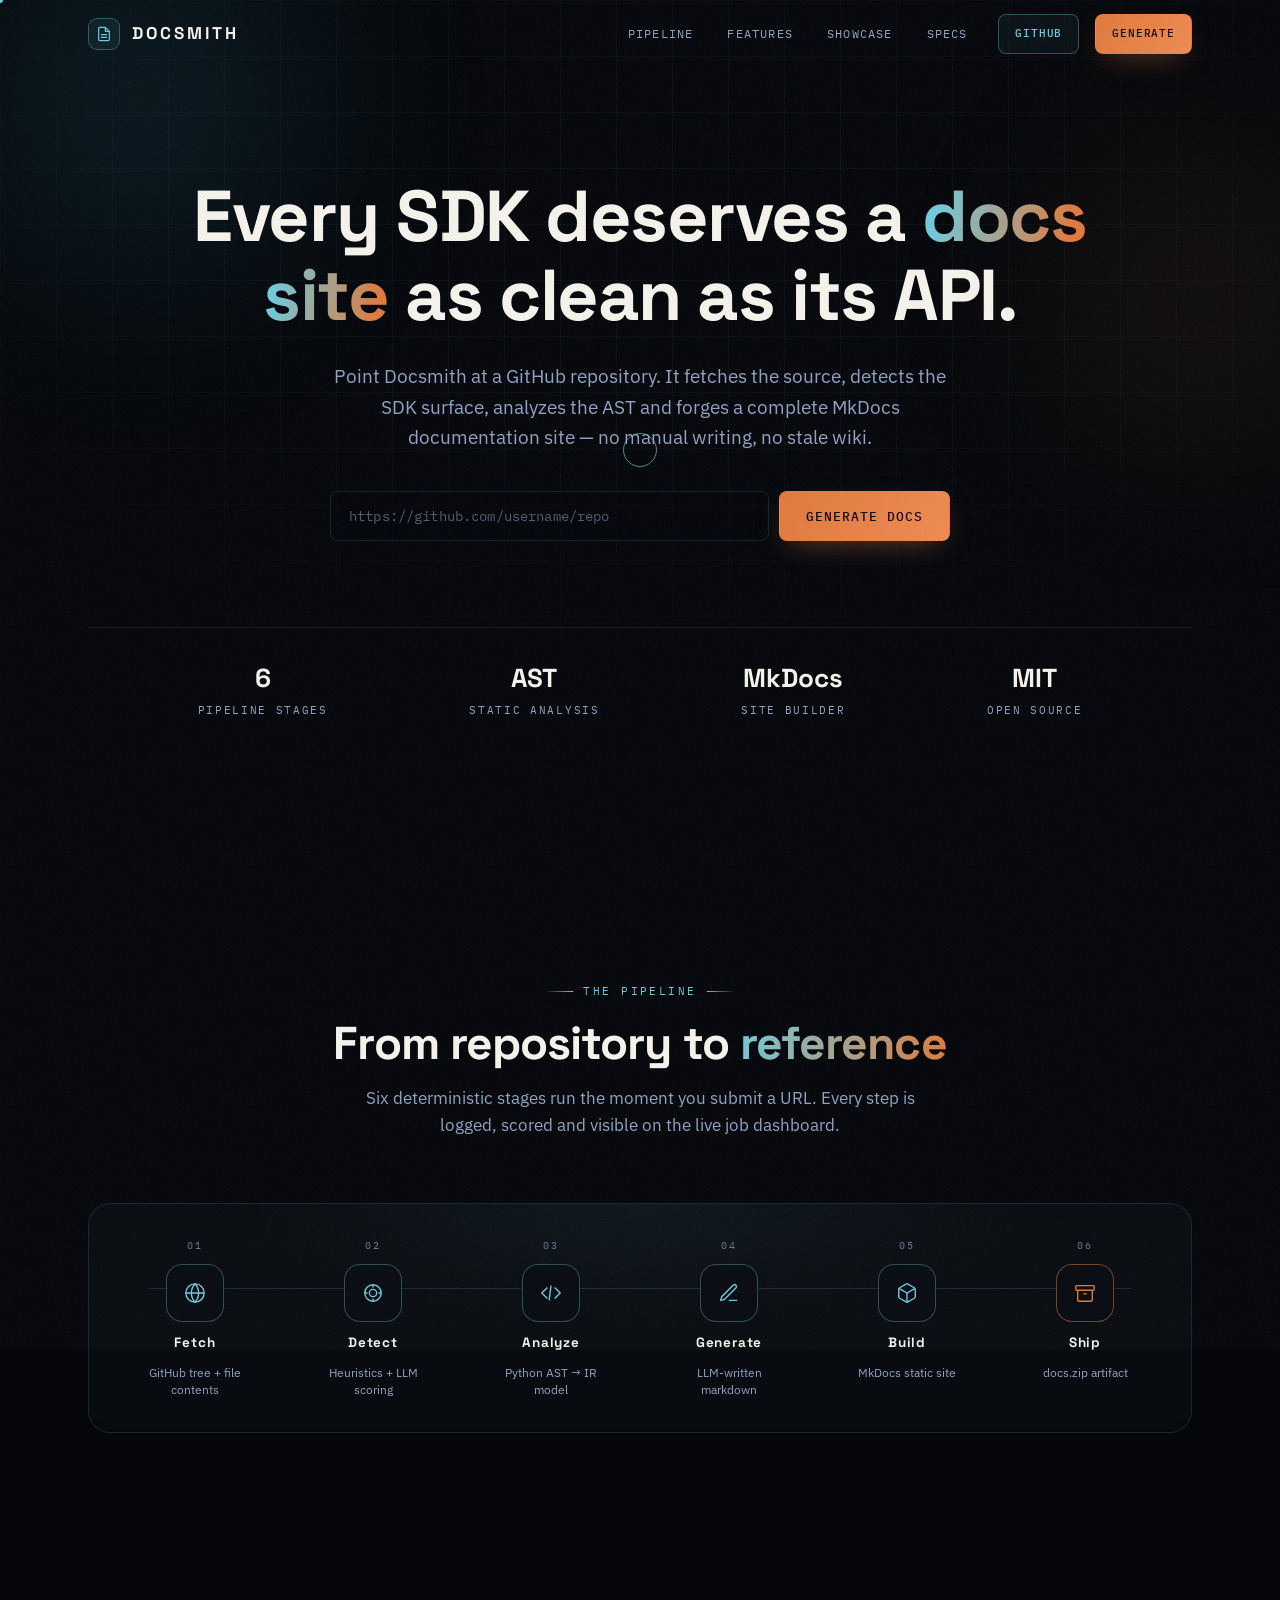
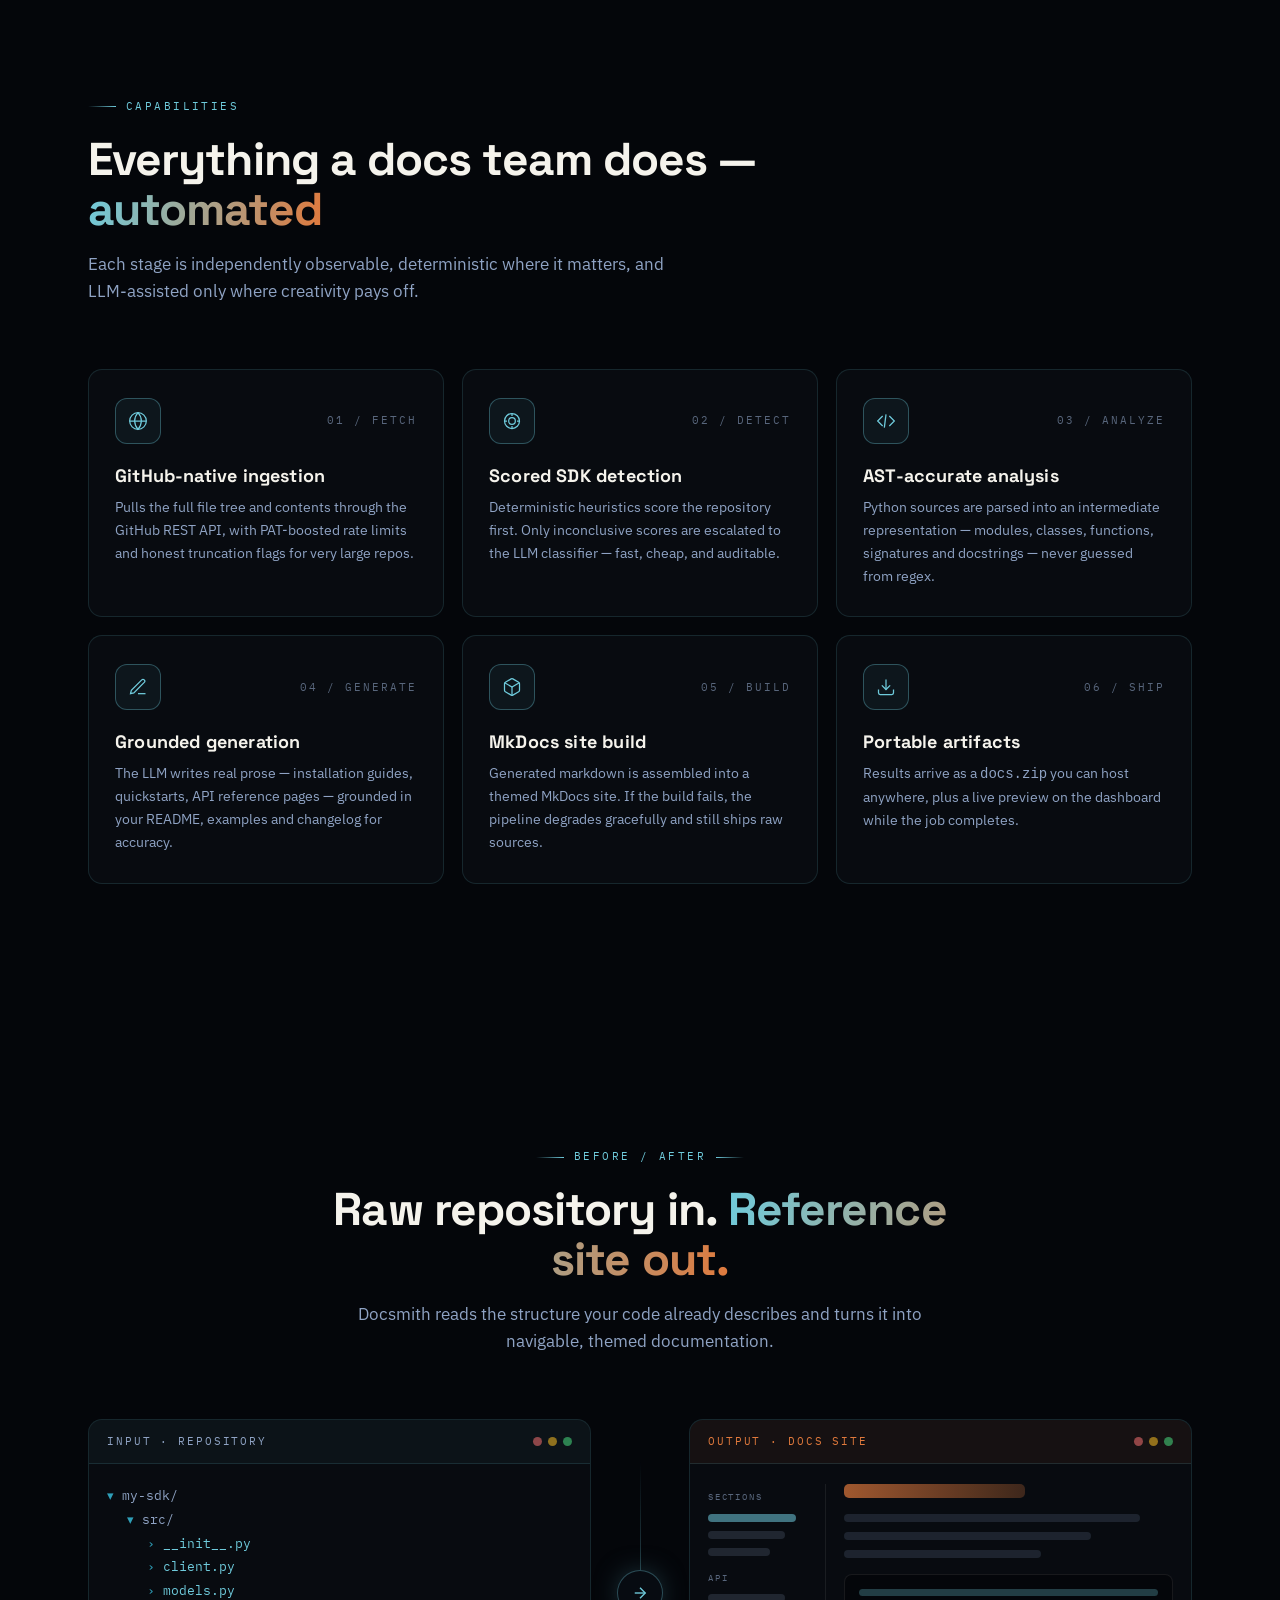
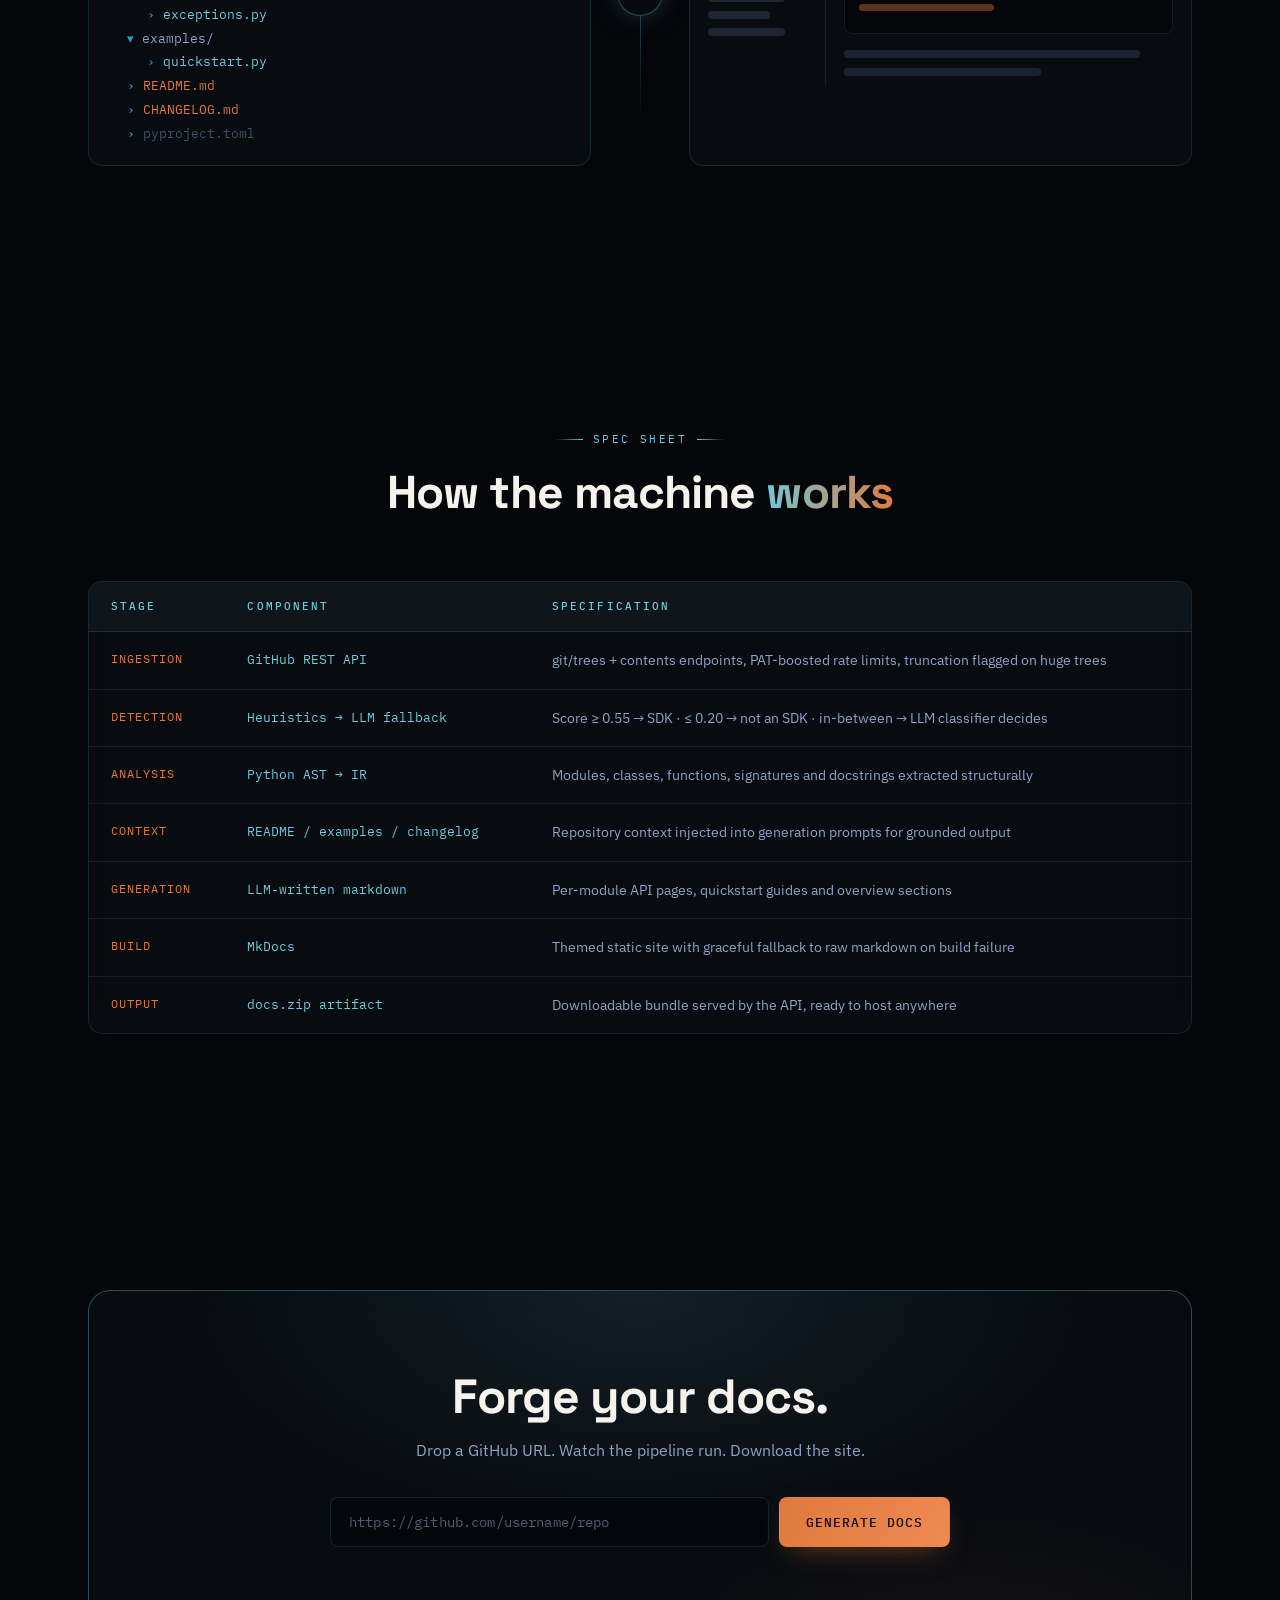
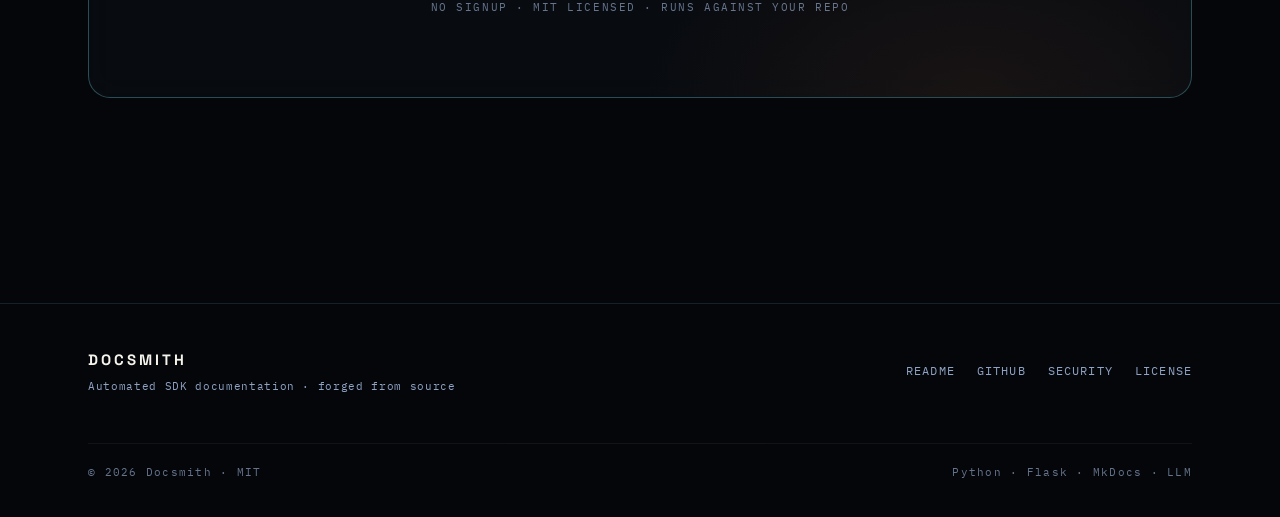
==== templates/landing.html @ de10f851 "feat: premium UI overhaul for landing and dashboard - Restyle landing page and dashboard with dark p" ====
<!DOCTYPE html>
<html lang="en">
<head>
<meta charset="UTF-8">
<meta name="viewport" content="width=device-width, initial-scale=1.0">
<meta name="description" content="Docsmith turns any GitHub SDK repo into a polished MkDocs documentation site — fetched, analyzed and generated automatically.">
<meta name="theme-color" content="#04060a">
<link rel="icon" href="data:image/svg+xml,%3Csvg xmlns='http://www.w3.org/2000/svg' viewBox='0 0 64 64'%3E%3Crect width='64' height='64' rx='16' fill='%2304060a'/%3E%3Crect x='2' y='2' width='60' height='60' rx='14' fill='none' stroke='%236fcbdc' stroke-opacity='.65' stroke-width='2'/%3E%3Ctext x='32' y='46' text-anchor='middle' font-family='monospace' font-weight='700' font-style='italic' font-size='38' fill='%23e08a55'%3ED%3C/text%3E%3C/svg%3E">
<title>Docsmith — Automated SDK Documentation</title>
<link rel="preconnect" href="https://fonts.googleapis.com">
<link rel="preconnect" href="https://fonts.gstatic.com" crossorigin>
<link href="https://fonts.googleapis.com/css2?family=Space+Grotesk:wght@500;700&family=IBM+Plex+Sans:wght@400;500;600&family=IBM+Plex+Mono:wght@400;500&display=swap" rel="stylesheet">
<link rel="stylesheet" href="/static/app.css">
<noscript>
  <style>
    .preloader { display: none !important; }
    [data-reveal] { opacity: 1 !important; transform: none !important; }
    .hero-title .w, .hero-lede, .hero-form-wrap, .hero-metrics { opacity: 1 !important; transform: none !important; }
  </style>
</noscript>
</head>
<body>

<!-- Entry sequence -->
<div class="preloader" id="preloader" aria-hidden="true">
  <div class="preloader-logo">DOCSMITH</div>
  <div class="preloader-bar"><div class="preloader-fill"></div></div>
  <div class="preloader-tag">forging documentation</div>
</div>

<!-- Custom cursor (fine pointers only) -->
<div class="cursor-dot" id="cursor-dot" aria-hidden="true"></div>
<div class="cursor-ring" id="cursor-ring" aria-hidden="true"></div>

<!-- Film grain -->
<div class="grain" aria-hidden="true"></div>

<!-- Header -->
<header class="site-header" id="site-header">
  <div class="container nav">
    <a class="nav-brand" href="/" aria-label="Docsmith home">
      <span class="brand-mark" aria-hidden="true">
        <svg width="16" height="16" viewBox="0 0 24 24" fill="none" stroke="currentColor" stroke-width="1.8" stroke-linecap="round" stroke-linejoin="round"><path d="M14 2H6a2 2 0 0 0-2 2v16a2 2 0 0 0 2 2h12a2 2 0 0 0 2-2V8z"/><polyline points="14 2 14 8 20 8"/><line x1="16" y1="13" x2="8" y2="13"/><line x1="16" y1="17" x2="8" y2="17"/></svg>
      </span>
      DOCSMITH
    </a>

    <nav class="nav-links" id="nav-links" aria-label="Primary">
      <a class="nav-link" href="#pipeline">Pipeline</a>
      <a class="nav-link" href="#features">Features</a>
      <a class="nav-link" href="#showcase">Showcase</a>
      <a class="nav-link" href="#specs">Specs</a>
      <a class="btn btn-ghost btn-sm" href="https://github.com/Big-BenW3/Docsmith" target="_blank" rel="noopener">GitHub</a>
      <a class="btn btn-primary btn-sm" href="#generate">Generate</a>
    </nav>

    <button class="nav-toggle" id="nav-toggle" aria-label="Toggle menu" aria-expanded="false">
      <span></span><span></span><span></span>
    </button>
  </div>
</header>

<main>

<!-- ============================== HERO ============================== -->
<section class="hero" id="generate">
  <div class="aurora a1" aria-hidden="true"></div>
  <div class="aurora a2" aria-hidden="true"></div>
  <div class="grid-overlay" aria-hidden="true"></div>

  <div class="container">
    <h1 class="hero-title">
      <span class="line"><span class="w" style="--i:0">Every</span> <span class="w" style="--i:1">SDK</span> <span class="w" style="--i:2">deserves</span> <span class="w" style="--i:3">a</span> <span class="w grad" style="--i:4">docs</span></span>
      <span class="line"><span class="w grad" style="--i:5">site</span> <span class="w" style="--i:6">as</span> <span class="w" style="--i:7">clean</span> <span class="w" style="--i:8">as</span> <span class="w" style="--i:9">its</span> <span class="w" style="--i:10">API.</span></span>
    </h1>

    <p class="hero-lede">
      Point Docsmith at a GitHub repository. It fetches the source, detects the SDK surface,
      analyzes the AST and forges a complete MkDocs documentation site — no manual writing, no stale wiki.
    </p>

    <div class="hero-form-wrap">
      <form class="repo-form" novalidate>
        <div class="field">
          <input type="text" name="repo_url" placeholder="https://github.com/username/repo" autocomplete="off" spellcheck="false" aria-label="GitHub repository URL">
        </div>
        <button type="submit" class="btn btn-primary">Generate docs</button>
      </form>
      <div class="form-msg" role="status" aria-live="polite"></div>
    </div>

    <div class="hero-metrics">
      <div class="metric">
        <span class="metric-num">6</span>
        <span class="metric-label">Pipeline stages</span>
      </div>
      <div class="metric">
        <span class="metric-num">AST</span>
        <span class="metric-label">Static analysis</span>
      </div>
      <div class="metric">
        <span class="metric-num">MkDocs</span>
        <span class="metric-label">Site builder</span>
      </div>
      <div class="metric">
        <span class="metric-num">MIT</span>
        <span class="metric-label">Open source</span>
      </div>
    </div>
  </div>
</section>

<!-- ============================ PIPELINE ============================ -->
<section class="section" id="pipeline">
  <div class="container">
    <div class="section-head center" data-reveal>
      <span class="eyebrow">The pipeline</span>
      <h2 class="section-title">From repository to <span class="accent">reference</span></h2>
      <p class="section-desc">Six deterministic stages run the moment you submit a URL. Every step is logged, scored and visible on the live job dashboard.</p>
    </div>

    <div class="flow-shell" data-reveal style="--d:120ms">
      <div class="flow-line" aria-hidden="true"></div>
      <div class="flow">
        <div class="flow-node">
          <span class="node-idx">01</span>
          <span class="node-icon"><svg width="22" height="22" viewBox="0 0 24 24" fill="none" stroke="currentColor" stroke-width="1.5"><circle cx="12" cy="12" r="10"/><path d="M2 12h20"/><path d="M12 2a15.3 15.3 0 0 1 4 10 15.3 15.3 0 0 1-4 10 15.3 15.3 0 0 1-4-10 15.3 15.3 0 0 1 4-10z"/></svg></span>
          <span class="node-title">Fetch</span>
          <span class="node-desc">GitHub tree + file contents</span>
        </div>
        <div class="flow-node">
          <span class="node-idx">02</span>
          <span class="node-icon"><svg width="22" height="22" viewBox="0 0 24 24" fill="none" stroke="currentColor" stroke-width="1.5"><circle cx="12" cy="12" r="9"/><circle cx="12" cy="12" r="4"/><path d="M12 3v3M12 18v3M3 12h3M18 12h3"/></svg></span>
          <span class="node-title">Detect</span>
          <span class="node-desc">Heuristics + LLM scoring</span>
        </div>
        <div class="flow-node">
          <span class="node-idx">03</span>
          <span class="node-icon"><svg width="22" height="22" viewBox="0 0 24 24" fill="none" stroke="currentColor" stroke-width="1.5"><polyline points="16 18 22 12 16 6"/><polyline points="8 6 2 12 8 18"/><line x1="12" y1="4" x2="10" y2="20"/></svg></span>
          <span class="node-title">Analyze</span>
          <span class="node-desc">Python AST → IR model</span>
        </div>
        <div class="flow-node">
          <span class="node-idx">04</span>
          <span class="node-icon"><svg width="22" height="22" viewBox="0 0 24 24" fill="none" stroke="currentColor" stroke-width="1.5"><path d="M12 20h9"/><path d="M16.5 3.5a2.12 2.12 0 0 1 3 3L7 19l-4 1 1-4L16.5 3.5z"/></svg></span>
          <span class="node-title">Generate</span>
          <span class="node-desc">LLM-written markdown</span>
        </div>
        <div class="flow-node">
          <span class="node-idx">05</span>
          <span class="node-icon"><svg width="22" height="22" viewBox="0 0 24 24" fill="none" stroke="currentColor" stroke-width="1.5"><path d="M21 16V8a2 2 0 0 0-1-1.73l-7-4a2 2 0 0 0-2 0l-7 4A2 2 0 0 0 3 8v8a2 2 0 0 0 1 1.73l7 4a2 2 0 0 0 2 0l7-4A2 2 0 0 0 21 16z"/><polyline points="3.27 6.96 12 12.01 20.73 6.96"/><line x1="12" y1="22.08" x2="12" y2="12"/></svg></span>
          <span class="node-title">Build</span>
          <span class="node-desc">MkDocs static site</span>
        </div>
        <div class="flow-node">
          <span class="node-idx">06</span>
          <span class="node-icon"><svg width="22" height="22" viewBox="0 0 24 24" fill="none" stroke="currentColor" stroke-width="1.5"><rect x="2" y="4" width="20" height="5" rx="1"/><path d="M4 9v10a2 2 0 0 0 2 2h12a2 2 0 0 0 2-2V9"/><line x1="10" y1="13" x2="14" y2="13"/></svg></span>
          <span class="node-title">Ship</span>
          <span class="node-desc">docs.zip artifact</span>
        </div>
      </div>
    </div>
  </div>
</section>

<!-- ============================ FEATURES ============================ -->
<section class="section" id="features">
  <div class="container">
    <div class="section-head" data-reveal>
      <span class="eyebrow">Capabilities</span>
      <h2 class="section-title">Everything a docs team does — <span class="accent">automated</span></h2>
      <p class="section-desc">Each stage is independently observable, deterministic where it matters, and LLM-assisted only where creativity pays off.</p>
    </div>

    <div class="feature-grid">
      <article class="feature-card" data-reveal style="--d:0ms">
        <div class="fc-head">
          <span class="fc-icon"><svg width="20" height="20" viewBox="0 0 24 24" fill="none" stroke="currentColor" stroke-width="1.5"><circle cx="12" cy="12" r="10"/><path d="M2 12h20"/><path d="M12 2a15.3 15.3 0 0 1 4 10 15.3 15.3 0 0 1-4 10 15.3 15.3 0 0 1-4-10 15.3 15.3 0 0 1 4-10z"/></svg></span>
          <span class="fc-idx">01 / FETCH</span>
        </div>
        <h3>GitHub-native ingestion</h3>
        <p>Pulls the full file tree and contents through the GitHub REST API, with PAT-boosted rate limits and honest truncation flags for very large repos.</p>
      </article>

      <article class="feature-card" data-reveal style="--d:80ms">
        <div class="fc-head">
          <span class="fc-icon"><svg width="20" height="20" viewBox="0 0 24 24" fill="none" stroke="currentColor" stroke-width="1.5"><circle cx="12" cy="12" r="9"/><circle cx="12" cy="12" r="4"/><path d="M12 3v3M12 18v3M3 12h3M18 12h3"/></svg></span>
          <span class="fc-idx">02 / DETECT</span>
        </div>
        <h3>Scored SDK detection</h3>
        <p>Deterministic heuristics score the repository first. Only inconclusive scores are escalated to the LLM classifier — fast, cheap, and auditable.</p>
      </article>

      <article class="feature-card" data-reveal style="--d:160ms">
        <div class="fc-head">
          <span class="fc-icon"><svg width="20" height="20" viewBox="0 0 24 24" fill="none" stroke="currentColor" stroke-width="1.5"><polyline points="16 18 22 12 16 6"/><polyline points="8 6 2 12 8 18"/><line x1="12" y1="4" x2="10" y2="20"/></svg></span>
          <span class="fc-idx">03 / ANALYZE</span>
        </div>
        <h3>AST-accurate analysis</h3>
        <p>Python sources are parsed into an intermediate representation — modules, classes, functions, signatures and docstrings — never guessed from regex.</p>
      </article>

      <article class="feature-card" data-reveal style="--d:0ms">
        <div class="fc-head">
          <span class="fc-icon"><svg width="20" height="20" viewBox="0 0 24 24" fill="none" stroke="currentColor" stroke-width="1.5"><path d="M12 20h9"/><path d="M16.5 3.5a2.12 2.12 0 0 1 3 3L7 19l-4 1 1-4L16.5 3.5z"/></svg></span>
          <span class="fc-idx">04 / GENERATE</span>
        </div>
        <h3>Grounded generation</h3>
        <p>The LLM writes real prose — installation guides, quickstarts, API reference pages — grounded in your README, examples and changelog for accuracy.</p>
      </article>

      <article class="feature-card" data-reveal style="--d:80ms">
        <div class="fc-head">
          <span class="fc-icon"><svg width="20" height="20" viewBox="0 0 24 24" fill="none" stroke="currentColor" stroke-width="1.5"><path d="M21 16V8a2 2 0 0 0-1-1.73l-7-4a2 2 0 0 0-2 0l-7 4A2 2 0 0 0 3 8v8a2 2 0 0 0 1 1.73l7 4a2 2 0 0 0 2 0l7-4A2 2 0 0 0 21 16z"/><polyline points="3.27 6.96 12 12.01 20.73 6.96"/><line x1="12" y1="22.08" x2="12" y2="12"/></svg></span>
          <span class="fc-idx">05 / BUILD</span>
        </div>
        <h3>MkDocs site build</h3>
        <p>Generated markdown is assembled into a themed MkDocs site. If the build fails, the pipeline degrades gracefully and still ships raw sources.</p>
      </article>

      <article class="feature-card" data-reveal style="--d:160ms">
        <div class="fc-head">
          <span class="fc-icon"><svg width="20" height="20" viewBox="0 0 24 24" fill="none" stroke="currentColor" stroke-width="1.5"><path d="M21 15v4a2 2 0 0 1-2 2H5a2 2 0 0 1-2-2v-4"/><polyline points="7 10 12 15 17 10"/><line x1="12" y1="15" x2="12" y2="3"/></svg></span>
          <span class="fc-idx">06 / SHIP</span>
        </div>
        <h3>Portable artifacts</h3>
        <p>Results arrive as a <code>docs.zip</code> you can host anywhere, plus a live preview on the dashboard while the job completes.</p>
      </article>
    </div>
  </div>
</section>

<!-- ============================ SHOWCASE ============================ -->
<section class="section" id="showcase">
  <div class="container">
    <div class="section-head center" data-reveal>
      <span class="eyebrow">Before / after</span>
      <h2 class="section-title">Raw repository in. <span class="accent">Reference site out.</span></h2>
      <p class="section-desc">Docsmith reads the structure your code already describes and turns it into navigable, themed documentation.</p>
    </div>

    <div class="compare" data-reveal style="--d:120ms">
      <!-- Input -->
      <div class="compare-pane pane-input">
        <div class="pane-head">
          <span>Input · repository</span>
          <span class="pane-dots" aria-hidden="true"><i></i><i></i><i></i></span>
        </div>
        <div class="pane-body">
          <div class="file-tree" aria-hidden="true">
            <div class="row"><span class="ico">▾</span><span>my-sdk/</span></div>
            <div class="row indent-1"><span class="ico">▾</span><span>src/</span></div>
            <div class="row indent-2"><span class="ico">›</span><span class="py">__init__.py</span></div>
            <div class="row indent-2"><span class="ico">›</span><span class="py">client.py</span></div>
            <div class="row indent-2"><span class="ico">›</span><span class="py">models.py</span></div>
            <div class="row indent-2"><span class="ico">›</span><span class="py">exceptions.py</span></div>
            <div class="row indent-1"><span class="ico">▾</span><span>examples/</span></div>
            <div class="row indent-2"><span class="ico">›</span><span class="py">quickstart.py</span></div>
            <div class="row indent-1"><span class="ico">›</span><span class="md">README.md</span></div>
            <div class="row indent-1"><span class="ico">›</span><span class="md">CHANGELOG.md</span></div>
            <div class="row indent-1"><span class="ico">›</span><span class="dim">pyproject.toml</span></div>
          </div>
        </div>
      </div>

      <!-- Arrow -->
      <div class="compare-arrow" aria-hidden="true">
        <span class="pill">
          <svg width="18" height="18" viewBox="0 0 24 24" fill="none" stroke="currentColor" stroke-width="1.8"><line x1="5" y1="12" x2="19" y2="12"/><polyline points="12 5 19 12 12 19"/></svg>
        </span>
      </div>

      <!-- Output -->
      <div class="compare-pane pane-output">
        <div class="pane-head">
          <span>Output · docs site</span>
          <span class="pane-dots" aria-hidden="true"><i></i><i></i><i></i></span>
        </div>
        <div class="pane-body">
          <div class="doc-mock" aria-hidden="true">
            <div class="doc-nav">
              <span class="nav-label">Sections</span>
              <span class="nav-item active"></span>
              <span class="nav-item mid"></span>
              <span class="nav-item short"></span>
              <span class="nav-label">API</span>
              <span class="nav-item mid"></span>
              <span class="nav-item short"></span>
              <span class="nav-item mid"></span>
            </div>
            <div class="doc-page">
              <div class="dm-title"></div>
              <div class="dm-line w90"></div>
              <div class="dm-line w75"></div>
              <div class="dm-line w60"></div>
              <div class="dm-code">
                <div class="dm-line"></div>
                <div class="dm-line copper"></div>
              </div>
              <div class="dm-line w90"></div>
              <div class="dm-line w60"></div>
            </div>
          </div>
        </div>
      </div>
    </div>
  </div>
</section>

<!-- ============================== SPECS ============================== -->
<section class="section" id="specs">
  <div class="container">
    <div class="section-head center" data-reveal>
      <span class="eyebrow">Spec sheet</span>
      <h2 class="section-title">How the machine <span class="accent">works</span></h2>
    </div>

    <div class="table-wrap" data-reveal style="--d:100ms">
      <table class="spec-table">
        <thead>
          <tr><th>Stage</th><th>Component</th><th>Specification</th></tr>
        </thead>
        <tbody>
          <tr>
            <td>Ingestion</td>
            <td>GitHub REST API</td>
            <td>git/trees + contents endpoints, PAT-boosted rate limits, truncation flagged on huge trees</td>
          </tr>
          <tr>
            <td>Detection</td>
            <td>Heuristics → LLM fallback</td>
            <td>Score ≥ 0.55 → SDK · ≤ 0.20 → not an SDK · in-between → LLM classifier decides</td>
          </tr>
          <tr>
            <td>Analysis</td>
            <td>Python AST → IR</td>
            <td>Modules, classes, functions, signatures and docstrings extracted structurally</td>
          </tr>
          <tr>
            <td>Context</td>
            <td>README / examples / changelog</td>
            <td>Repository context injected into generation prompts for grounded output</td>
          </tr>
          <tr>
            <td>Generation</td>
            <td>LLM-written markdown</td>
            <td>Per-module API pages, quickstart guides and overview sections</td>
          </tr>
          <tr>
            <td>Build</td>
            <td>MkDocs</td>
            <td>Themed static site with graceful fallback to raw markdown on build failure</td>
          </tr>
          <tr>
            <td>Output</td>
            <td>docs.zip artifact</td>
            <td>Downloadable bundle served by the API, ready to host anywhere</td>
          </tr>
        </tbody>
      </table>
    </div>
  </div>
</section>

<!-- =============================== CTA =============================== -->
<section class="section" id="cta">
  <div class="container">
    <div class="cta-box" data-reveal>
      <h2>Forge your docs.</h2>
      <p class="cta-sub">Drop a GitHub URL. Watch the pipeline run. Download the site.</p>
      <form class="repo-form" novalidate>
        <div class="field">
          <input type="text" name="repo_url" placeholder="https://github.com/username/repo" autocomplete="off" spellcheck="false" aria-label="GitHub repository URL">
        </div>
        <button type="submit" class="btn btn-primary">Generate docs</button>
      </form>
      <div class="form-msg" role="status" aria-live="polite"></div>
      <div class="cta-note">No signup · MIT licensed · runs against your repo</div>
    </div>
  </div>
</section>

</main>

<!-- ============================= FOOTER ============================= -->
<footer class="site-footer">
  <div class="container">
    <div class="footer-grid">
      <div class="footer-brand">
        <span class="flogo">DOCSMITH</span>
        <span class="ftag">Automated SDK documentation · forged from source</span>
      </div>
      <nav class="footer-links" aria-label="Footer">
        <a href="https://github.com/Big-BenW3/Docsmith#readme" target="_blank" rel="noopener">README</a>
        <a href="https://github.com/Big-BenW3/Docsmith" target="_blank" rel="noopener">GitHub</a>
        <a href="https://github.com/Big-BenW3/Docsmith/blob/main/SECURITY.md" target="_blank" rel="noopener">Security</a>
        <a href="https://github.com/Big-BenW3/Docsmith/blob/main/LICENSE" target="_blank" rel="noopener">License</a>
      </nav>
      <div class="footer-meta">
        <span>© 2026 Docsmith · MIT</span>
        <span>Python · Flask · MkDocs · LLM</span>
      </div>
    </div>
  </div>
</footer>

<div class="toast-stack" id="toast-stack" aria-live="polite"></div>

<script>
/* =========================================================================
   Docsmith landing — interactions
   Vanilla JS, no dependencies. Everything degrades gracefully without it.
   ========================================================================= */
(function () {
  'use strict';

  const $  = (s, c) => (c || document).querySelector(s);
  const $$ = (s, c) => Array.from((c || document).querySelectorAll(s));
  const finePointer = window.matchMedia('(hover: hover) and (pointer: fine)');

  /* ---------------------------------------------------------------------
     Toasts
     --------------------------------------------------------------------- */
  const toastStack = $('#toast-stack');
  function toast(message, kind) {
    if (!toastStack) return;
    const el = document.createElement('div');
    el.className = 'toast ' + (kind || '');
    el.textContent = message;
    toastStack.appendChild(el);
    requestAnimationFrame(() => el.classList.add('in'));
    setTimeout(() => {
      el.classList.remove('in');
      setTimeout(() => el.remove(), 400);
    }, 3600);
  }

  /* ---------------------------------------------------------------------
     Preloader — reveal once assets settle (with hard fallbacks)
     --------------------------------------------------------------------- */
  const preloader = $('#preloader');
  const bootAt = Date.now();
  function dismissPreloader() {
    if (!preloader || preloader.classList.contains('done')) return;
    const wait = Math.max(0, 750 - (Date.now() - bootAt));
    setTimeout(() => preloader.classList.add('done'), wait);
  }
  if (document.readyState === 'complete') dismissPreloader();
  else window.addEventListener('load', dismissPreloader);
  setTimeout(dismissPreloader, 2600); // never trap the user

  /* ---------------------------------------------------------------------
     Custom cursor — lerped ring + instant dot (fine pointers only)
     --------------------------------------------------------------------- */
  const dot = $('#cursor-dot');
  const ring = $('#cursor-ring');
  if (finePointer.matches && dot && ring) {
    document.body.classList.add('has-cursor');
    let mx = innerWidth / 2, my = innerHeight / 2;
    let rx = mx, ry = my;

    window.addEventListener('mousemove', (e) => {
      mx = e.clientX; my = e.clientY;
      dot.style.transform = 'translate(' + (mx - 3) + 'px,' + (my - 3) + 'px)';
    }, { passive: true });

    (function loop() {
      rx += (mx - rx) * 0.16;
      ry += (my - ry) * 0.16;
      ring.style.transform = 'translate(' + (rx - 17) + 'px,' + (ry - 17) + 'px)';
      requestAnimationFrame(loop);
    })();

    document.addEventListener('mouseover', (e) => {
      if (e.target.closest('a, button, input, .feature-card, .flow-node')) ring.classList.add('hovering');
    });
    document.addEventListener('mouseout', (e) => {
      if (e.target.closest('a, button, input, .feature-card, .flow-node')) ring.classList.remove('hovering');
    });
    window.addEventListener('mousedown', () => ring.classList.add('pressed'));
    window.addEventListener('mouseup', () => ring.classList.remove('pressed'));
  }

  /* ---------------------------------------------------------------------
     Header — glass on scroll, hide on scroll-down / reveal on scroll-up
     --------------------------------------------------------------------- */
  const header = $('#site-header');
  let lastY = window.scrollY;
  function onScroll() {
    if (!header) return;
    const y = window.scrollY;
    header.classList.toggle('scrolled', y > 12);
    const goingDown = y > lastY && y > 240;
    const menuOpen = $('#nav-links') && $('#nav-links').classList.contains('open');
    header.classList.toggle('hidden-up', goingDown && !menuOpen);
    lastY = y;
  }
  window.addEventListener('scroll', onScroll, { passive: true });
  onScroll();

  /* ---------------------------------------------------------------------
     Mobile nav
     --------------------------------------------------------------------- */
  const navToggle = $('#nav-toggle');
  const navLinks = $('#nav-links');
  if (navToggle && navLinks) {
    navToggle.addEventListener('click', () => {
      const open = navLinks.classList.toggle('open');
      navToggle.classList.toggle('open', open);
      navToggle.setAttribute('aria-expanded', String(open));
    });
    navLinks.addEventListener('click', (e) => {
      if (e.target.closest('a')) {
        navLinks.classList.remove('open');
        navToggle.classList.remove('open');
        navToggle.setAttribute('aria-expanded', 'false');
      }
    });
  }

  /* ---------------------------------------------------------------------
     Smooth anchor scrolling (accounts for fixed header)
     --------------------------------------------------------------------- */
  $$('a[href^="#"]').forEach((a) => {
    a.addEventListener('click', (e) => {
      const id = a.getAttribute('href');
      if (!id || id === '#') return;
      const target = document.querySelector(id);
      if (!target) return;
      e.preventDefault();
      const top = target.getBoundingClientRect().top + window.scrollY - 74;
      window.scrollTo({ top: top, behavior: 'smooth' });
    });
  });

  /* ---------------------------------------------------------------------
     Scroll reveals
     --------------------------------------------------------------------- */
  const revealables = $$('[data-reveal]');
  if ('IntersectionObserver' in window) {
    const io = new IntersectionObserver((entries) => {
      entries.forEach((entry) => {
        if (entry.isIntersecting) {
          entry.target.classList.add('in');
          io.unobserve(entry.target);
        }
      });
    }, { rootMargin: '0px 0px -8% 0px', threshold: 0.08 });
    revealables.forEach((el) => io.observe(el));
  } else {
    revealables.forEach((el) => el.classList.add('in'));
  }

  /* ---------------------------------------------------------------------
     Repo submission forms — validation, loading and inline error states
     --------------------------------------------------------------------- */
  function setMsg(form, text, ok) {
    const msg = form.parentElement.querySelector('.form-msg');
    if (!msg) return;
    msg.textContent = text || '';
    msg.classList.toggle('ok', !!ok);
    msg.classList.toggle('visible', !!text);
  }

  function normalizeRepoUrl(raw) {
    let url = raw.trim();
    if (!url) return null;
    if (!/^https?:\/\//i.test(url)) url = 'https://' + url;
    if (!/^https?:\/\/(www\.)?github\.com\/[\w.-]+\/[\w.-]+\/?$/i.test(url)) return null;
    return url.replace(/\/+$/, '');
  }

  $$('.repo-form').forEach((form) => {
    const input = form.querySelector('input');
    const button = form.querySelector('button');
    const defaultLabel = button.textContent;

    input.addEventListener('input', () => {
      form.classList.remove('error');
      setMsg(form, '');
    });

    form.addEventListener('submit', async (e) => {
      e.preventDefault();
      const repoUrl = normalizeRepoUrl(input.value);

      if (!repoUrl) {
        form.classList.remove('error');
        void form.offsetWidth; /* restart shake animation */
        form.classList.add('error');
        setMsg(form, '✕ Enter a valid GitHub URL — e.g. https://github.com/owner/repo');
        input.focus();
        return;
      }

      form.classList.remove('error');
      button.disabled = true;
      button.innerHTML = '<span class="spinner" aria-hidden="true"></span> Queued…';
      setMsg(form, 'Contacting the pipeline…', true);

      try {
        const resp = await fetch('/api/generate', {
          method: 'POST',
          headers: { 'Content-Type': 'application/json' },
          body: JSON.stringify({ repo_url: repoUrl, branch: 'main' }),
        });
        const data = await resp.json().catch(() => ({}));
        if (!resp.ok) throw new Error(data.error || ('HTTP ' + resp.status));

        setMsg(form, '✓ Job ' + data.job_id + ' queued — opening dashboard…', true);
        toast('Job queued: ' + data.job_id, 'ok');
        setTimeout(() => { window.location.href = '/generate?job=' + data.job_id; }, 550);
      } catch (err) {
        setMsg(form, '✕ ' + (err.message || 'Request failed') + ' — try again');
        toast(err.message || 'Failed to queue job', 'err');
        button.disabled = false;
        button.textContent = defaultLabel;
      }
    });
  });

  /* ---------------------------------------------------------------------
     Magnetic pull on primary CTAs (fine pointers only)
     --------------------------------------------------------------------- */
  if (finePointer.matches) {
    $$('.btn-primary').forEach((btn) => {
      btn.addEventListener('mousemove', (e) => {
        const r = btn.getBoundingClientRect();
        const dx = e.clientX - (r.left + r.width / 2);
        const dy = e.clientY - (r.top + r.height / 2);
        btn.style.transform = 'translate(' + dx * 0.14 + 'px,' + dy * 0.22 + 'px)';
      });
      btn.addEventListener('mouseleave', () => { btn.style.transform = ''; });
    });
  }
})();
</script>
</body>
</html>
---- static/app.css ----
/* =============================================================================
   DOCSMITH — Premium Design System
   -----------------------------------------------------------------------------
   Deep-space dark theme · cyan/copper accents · glass surfaces · grain texture
   Type: Space Grotesk (display) / IBM Plex Sans (body) / IBM Plex Mono (data)

   Performance rules:
     - Only transform & opacity are animated (compositor-friendly).
     - Heavy loops are gated behind (hover:hover) / prefers-reduced-motion.
     - Custom properties are read once at paint time, never animated.
   ============================================================================= */

/* ---------------------------------------------------------------------------
   1. Tokens
   --------------------------------------------------------------------------- */
:root {
  /* Surfaces */
  --bg:            #04060a;
  --bg-2:          #070b11;
  --panel:         rgba(10, 14, 20, 0.72);
  --panel-solid:   #0a0e14;
  --panel-raise:   rgba(16, 22, 30, 0.85);

  /* Lines */
  --border:        rgba(111, 203, 220, 0.14);
  --border-hi:     rgba(111, 203, 220, 0.34);
  --hair:          rgba(245, 243, 236, 0.08);

  /* Accents */
  --cyan:          #6FCBDC;
  --cyan-deep:     #2f9fb8;
  --copper:        #E0793C;
  --copper-hi:     #f08a52;
  --bone:          #F5F3EC;
  --slate:         #8FA3C4;
  --ok:            #4ade80;
  --err:           #f87171;
  --warn:          #fbbf24;

  /* Type */
  --font-display:  'Space Grotesk', system-ui, sans-serif;
  --font-body:     'IBM Plex Sans', system-ui, sans-serif;
  --font-mono:     'IBM Plex Mono', ui-monospace, 'SF Mono', Menlo, monospace;

  /* Geometry */
  --r-sm: 8px;
  --r-md: 14px;
  --r-lg: 22px;
  --r-pill: 999px;
  --wrap: 1160px;

  /* Motion */
  --ease-out:   cubic-bezier(0.16, 1, 0.3, 1);
  --ease-soft:  cubic-bezier(0.4, 0, 0.2, 1);
  --ease-spring: cubic-bezier(0.34, 1.56, 0.64, 1);
  --t-fast: 0.18s;
  --t-med: 0.35s;
  --t-slow: 0.7s;

  /* Elevation */
  --glow-cyan:  0 0 0 1px rgba(111, 203, 220, 0.25), 0 8px 40px -12px rgba(111, 203, 220, 0.35);
  --shadow-lg:  0 24px 60px -24px rgba(0, 0, 0, 0.8);
}

/* ---------------------------------------------------------------------------
   2. Reset & base
   --------------------------------------------------------------------------- */
*, *::before, *::after { box-sizing: border-box; }

html {
  scroll-behavior: smooth;
  -webkit-text-size-adjust: 100%;
}

body {
  margin: 0;
  background: var(--bg);
  color: var(--bone);
  font-family: var(--font-body);
  font-size: 16px;
  line-height: 1.6;
  -webkit-font-smoothing: antialiased;
  text-rendering: optimizeLegibility;
  overflow-x: hidden;
}

h1, h2, h3, h4 {
  font-family: var(--font-display);
  font-weight: 700;
  line-height: 1.1;
  letter-spacing: -0.02em;
  margin: 0;
}

p { margin: 0; }
a { color: inherit; text-decoration: none; }
img, svg { display: block; max-width: 100%; }
button { font: inherit; color: inherit; background: none; border: 0; cursor: pointer; }
input { font: inherit; }

[hidden] { display: none !important; }

::selection { background: rgba(111, 203, 220, 0.35); color: #04121a; }

:focus-visible {
  outline: 2px solid var(--cyan);
  outline-offset: 3px;
  border-radius: 4px;
}

/* Scrollbars */
* { scrollbar-width: thin; scrollbar-color: rgba(111, 203, 220, 0.3) transparent; }
*::-webkit-scrollbar { width: 10px; height: 10px; }
*::-webkit-scrollbar-track { background: transparent; }
*::-webkit-scrollbar-thumb {
  background: rgba(111, 203, 220, 0.25);
  border-radius: 8px;
  border: 3px solid var(--bg);
}
*::-webkit-scrollbar-thumb:hover { background: rgba(111, 203, 220, 0.5); }

/* ---------------------------------------------------------------------------
   3. Layout helpers
   --------------------------------------------------------------------------- */
.container {
  width: 100%;
  max-width: var(--wrap);
  margin-inline: auto;
  padding-inline: 28px;
}

.section { position: relative; padding: clamp(72px, 10vw, 128px) 0; }

.section-head {
  max-width: 680px;
  margin-bottom: clamp(40px, 6vw, 64px);
}
.section-head.center { margin-inline: auto; text-align: center; }

.eyebrow {
  display: inline-flex;
  align-items: center;
  gap: 10px;
  font-family: var(--font-mono);
  font-size: 11px;
  letter-spacing: 0.22em;
  text-transform: uppercase;
  color: var(--cyan);
  margin-bottom: 18px;
}
.eyebrow::before {
  content: "";
  width: 28px;
  height: 1px;
  background: linear-gradient(90deg, transparent, var(--cyan));
}
.section-head.center .eyebrow::after {
  content: "";
  width: 28px;
  height: 1px;
  background: linear-gradient(270deg, transparent, var(--cyan));
}

.section-title {
  font-size: clamp(30px, 4.4vw, 46px);
  margin-bottom: 16px;
}
.section-title .accent {
  background: linear-gradient(100deg, var(--cyan), var(--copper));
  -webkit-background-clip: text;
  background-clip: text;
  color: transparent;
}

.section-desc {
  color: var(--slate);
  font-size: 17px;
  max-width: 58ch;
}
.section-head.center .section-desc { margin-inline: auto; }

/* ---------------------------------------------------------------------------
   4. Shared components
   --------------------------------------------------------------------------- */

/* --- Chips & badges ------------------------------------------------------ */
.chip {
  display: inline-flex;
  align-items: center;
  gap: 9px;
  padding: 8px 16px;
  border: 1px solid var(--border);
  border-radius: var(--r-pill);
  background: rgba(111, 203, 220, 0.05);
  font-family: var(--font-mono);
  font-size: 11px;
  letter-spacing: 0.14em;
  text-transform: uppercase;
  color: var(--slate);
}
.chip .dot {
  width: 7px;
  height: 7px;
  border-radius: 50%;
  background: var(--cyan);
  box-shadow: 0 0 10px var(--cyan);
  animation: pulse-dot 2s var(--ease-soft) infinite;
}

.mono-tag {
  font-family: var(--font-mono);
  font-size: 11px;
  letter-spacing: 0.1em;
  color: var(--slate);
}

/* --- Buttons ------------------------------------------------------------- */
.btn {
  position: relative;
  display: inline-flex;
  align-items: center;
  justify-content: center;
  gap: 10px;
  padding: 14px 26px;
  border-radius: var(--r-sm);
  font-family: var(--font-mono);
  font-size: 12.5px;
  font-weight: 500;
  letter-spacing: 0.08em;
  text-transform: uppercase;
  white-space: nowrap;
  border: 1px solid transparent;
  transition: transform var(--t-fast) var(--ease-out),
              box-shadow var(--t-med) var(--ease-out),
              background-color var(--t-fast) var(--ease-soft),
              border-color var(--t-fast) var(--ease-soft),
              color var(--t-fast) var(--ease-soft);
  overflow: hidden;
  will-change: transform;
}
.btn:active { transform: translateY(1px) scale(0.985); }
.btn:disabled {
  opacity: 0.55;
  cursor: not-allowed;
  transform: none;
}

/* Sweeping highlight on primary */
.btn-primary {
  background: linear-gradient(120deg, var(--copper), var(--copper-hi));
  color: #12080a;
  box-shadow: 0 10px 30px -12px rgba(224, 121, 60, 0.55);
}
.btn-primary::after {
  content: "";
  position: absolute;
  inset: 0;
  background: linear-gradient(110deg, transparent 30%, rgba(255, 255, 255, 0.35) 50%, transparent 70%);
  transform: translateX(-120%);
  transition: transform 0.6s var(--ease-out);
  pointer-events: none;
}
.btn-primary:hover::after { transform: translateX(120%); }
.btn-primary:hover {
  box-shadow: 0 14px 38px -12px rgba(224, 121, 60, 0.7);
}

.btn-ghost {
  background: rgba(111, 203, 220, 0.06);
  border-color: var(--border-hi);
  color: var(--cyan);
}
.btn-ghost:hover {
  background: rgba(111, 203, 220, 0.14);
  border-color: var(--cyan);
  box-shadow: 0 0 24px -6px rgba(111, 203, 220, 0.45);
}

.btn-solid-cyan {
  background: linear-gradient(120deg, var(--cyan), #8fdcec);
  color: #04121a;
  box-shadow: 0 10px 30px -12px rgba(111, 203, 220, 0.6);
}
.btn-solid-cyan:hover { box-shadow: 0 14px 38px -12px rgba(111, 203, 220, 0.8); }

.btn-sm { padding: 10px 16px; font-size: 11px; }

/* Spinner inside buttons */
.btn .spinner {
  width: 14px;
  height: 14px;
  border: 2px solid rgba(18, 8, 10, 0.3);
  border-top-color: #12080a;
  border-radius: 50%;
  animation: spin 0.7s linear infinite;
}
.btn-ghost .spinner,
.btn-secondary .spinner {
  border-color: rgba(111, 203, 220, 0.25);
  border-top-color: var(--cyan);
}

/* --- Glass card ---------------------------------------------------------- */
.card {
  position: relative;
  background: var(--panel);
  border: 1px solid var(--border);
  border-radius: var(--r-md);
  padding: clamp(20px, 3vw, 28px);
  backdrop-filter: blur(14px);
  -webkit-backdrop-filter: blur(14px);
  transition: border-color var(--t-med) var(--ease-soft),
              transform var(--t-med) var(--ease-out),
              box-shadow var(--t-med) var(--ease-out);
}
.card::before {
  content: "";
  position: absolute;
  inset: 0;
  border-radius: inherit;
  background: linear-gradient(160deg, rgba(111, 203, 220, 0.07), transparent 40%);
  pointer-events: none;
}
.card-hover:hover {
  border-color: var(--border-hi);
  transform: translateY(-4px);
  box-shadow: var(--shadow-lg);
}

.card-title {
  font-family: var(--font-display);
  font-size: 15px;
  font-weight: 700;
  letter-spacing: 0.02em;
  margin-bottom: 18px;
  display: flex;
  align-items: center;
  gap: 10px;
}
.card-title::after {
  content: "";
  flex: 1;
  height: 1px;
  background: linear-gradient(90deg, var(--border-hi), transparent);
}

/* --- Forms --------------------------------------------------------------- */
.repo-form {
  display: flex;
  gap: 10px;
  width: 100%;
  max-width: 620px;
}
.repo-form .field {
  position: relative;
  flex: 1;
  min-width: 0;
}
.repo-form input {
  width: 100%;
  height: 100%;
  padding: 15px 18px;
  background: rgba(4, 6, 10, 0.7);
  border: 1px solid var(--border);
  border-radius: var(--r-sm);
  color: var(--bone);
  font-family: var(--font-mono);
  font-size: 14px;
  letter-spacing: 0.01em;
  transition: border-color var(--t-fast) var(--ease-soft),
              box-shadow var(--t-med) var(--ease-out),
              background-color var(--t-fast) var(--ease-soft);
}
.repo-form input::placeholder { color: var(--slate); opacity: 0.55; }
.repo-form input:hover { border-color: var(--border-hi); }
.repo-form input:focus {
  outline: none;
  border-color: var(--cyan);
  background: rgba(111, 203, 220, 0.04);
  box-shadow: 0 0 0 3px rgba(111, 203, 220, 0.12), 0 0 30px -8px rgba(111, 203, 220, 0.4);
}
.repo-form.error input {
  border-color: var(--err);
  animation: shake 0.4s var(--ease-soft);
}
.repo-form.error input:focus {
  box-shadow: 0 0 0 3px rgba(248, 113, 113, 0.15);
}
.repo-form .btn { flex-shrink: 0; }

.form-msg {
  min-height: 22px;
  margin-top: 12px;
  font-family: var(--font-mono);
  font-size: 12px;
  letter-spacing: 0.04em;
  color: var(--err);
  opacity: 0;
  transform: translateY(-4px);
  transition: opacity var(--t-fast) var(--ease-soft), transform var(--t-fast) var(--ease-out);
}
.form-msg.visible { opacity: 1; transform: translateY(0); }
.form-msg.ok { color: var(--ok); }

/* --- Scroll reveal ------------------------------------------------------- */
[data-reveal] {
  opacity: 0;
  transform: translateY(26px);
  transition: opacity 0.8s var(--ease-out), transform 0.8s var(--ease-out);
  transition-delay: var(--d, 0ms);
}
[data-reveal].in {
  opacity: 1;
  transform: translateY(0);
}

/* --- Toasts -------------------------------------------------------------- */
.toast-stack {
  position: fixed;
  bottom: 24px;
  right: 24px;
  z-index: 90;
  display: flex;
  flex-direction: column;
  gap: 10px;
  pointer-events: none;
}
.toast {
  display: flex;
  align-items: center;
  gap: 10px;
  padding: 13px 18px;
  background: var(--panel-raise);
  border: 1px solid var(--border-hi);
  border-radius: var(--r-sm);
  backdrop-filter: blur(16px);
  -webkit-backdrop-filter: blur(16px);
  font-family: var(--font-mono);
  font-size: 12.5px;
  color: var(--bone);
  box-shadow: var(--shadow-lg);
  opacity: 0;
  transform: translateY(14px) scale(0.97);
  transition: opacity 0.35s var(--ease-out), transform 0.35s var(--ease-spring);
  max-width: min(380px, calc(100vw - 48px));
}
.toast.in { opacity: 1; transform: translateY(0) scale(1); }
.toast::before {
  content: "";
  width: 8px;
  height: 8px;
  border-radius: 50%;
  flex-shrink: 0;
  background: var(--cyan);
  box-shadow: 0 0 8px var(--cyan);
}
.toast.ok::before   { background: var(--ok);   box-shadow: 0 0 8px var(--ok); }
.toast.err::before  { background: var(--err);  box-shadow: 0 0 8px var(--err); }

/* ---------------------------------------------------------------------------
   5. Atmosphere — preloader, cursor, grain, aurora
   --------------------------------------------------------------------------- */
.preloader {
  position: fixed;
  inset: 0;
  z-index: 100;
  display: flex;
  flex-direction: column;
  align-items: center;
  justify-content: center;
  gap: 22px;
  background: var(--bg);
  transition: transform 0.8s var(--ease-out), opacity 0.6s var(--ease-soft);
}
.preloader.done {
  transform: translateY(-100%);
  opacity: 0;
  pointer-events: none;
}
.preloader-logo {
  font-family: var(--font-display);
  font-weight: 700;
  font-size: clamp(26px, 4vw, 36px);
  letter-spacing: 0.34em;
  padding-left: 0.34em; /* optical centering for tracking */
  color: var(--bone);
  animation: preloader-breathe 1.4s var(--ease-soft) infinite alternate;
}
.preloader-bar {
  width: min(240px, 60vw);
  height: 2px;
  background: rgba(111, 203, 220, 0.15);
  border-radius: 2px;
  overflow: hidden;
}
.preloader-fill {
  height: 100%;
  width: 100%;
  background: linear-gradient(90deg, var(--cyan), var(--copper));
  transform: translateX(-100%);
  animation: preloader-fill 1s var(--ease-soft) forwards;
}
.preloader-tag {
  font-family: var(--font-mono);
  font-size: 10px;
  letter-spacing: 0.3em;
  text-transform: uppercase;
  color: var(--slate);
}

/* Film grain */
.grain {
  position: fixed;
  inset: -50%;
  z-index: 80;
  pointer-events: none;
  opacity: 0.05;
  background-image: url("data:image/svg+xml,%3Csvg xmlns='http://www.w3.org/2000/svg' width='240' height='240'%3E%3Cfilter id='n'%3E%3CfeTurbulence type='fractalNoise' baseFrequency='0.85' numOctaves='2' stitchTiles='stitch'/%3E%3C/filter%3E%3Crect width='100%25' height='100%25' filter='url(%23n)'/%3E%3C/svg%3E");
  animation: grain-shift 0.9s steps(4) infinite;
}

/* Custom cursor — fine pointers only */
.cursor-dot, .cursor-ring { display: none; }

@media (hover: hover) and (pointer: fine) {
  body.has-cursor, body.has-cursor a, body.has-cursor button, body.has-cursor input { cursor: none; }
  .cursor-dot {
    display: block;
    position: fixed;
    top: 0; left: 0;
    width: 6px; height: 6px;
    z-index: 95;
    border-radius: 50%;
    background: var(--cyan);
    pointer-events: none;
    transform: translate(-50%, -50%);
    will-change: transform;
  }
  .cursor-ring {
    display: block;
    position: fixed;
    top: 0; left: 0;
    width: 34px; height: 34px;
    z-index: 94;
    border: 1px solid rgba(111, 203, 220, 0.65);
    border-radius: 50%;
    pointer-events: none;
    transform: translate(-50%, -50%);
    transition: width 0.25s var(--ease-out), height 0.25s var(--ease-out),
                border-color 0.25s var(--ease-soft), background-color 0.25s var(--ease-soft);
    will-change: transform;
  }
  .cursor-ring.hovering {
    width: 56px; height: 56px;
    border-color: rgba(224, 121, 60, 0.8);
    background: rgba(224, 121, 60, 0.08);
  }
  .cursor-ring.pressed { width: 26px; height: 26px; }
}

/* Aurora glow blobs */
.aurora {
  position: absolute;
  border-radius: 50%;
  filter: blur(90px);
  opacity: 0.5;
  pointer-events: none;
  will-change: transform;
}
.aurora.a1 {
  width: 560px; height: 560px;
  top: -180px; left: -140px;
  background: radial-gradient(circle, rgba(47, 159, 184, 0.35), transparent 65%);
  animation: aurora-a 16s var(--ease-soft) infinite alternate;
}
.aurora.a2 {
  width: 480px; height: 480px;
  top: 60px; right: -160px;
  background: radial-gradient(circle, rgba(224, 121, 60, 0.22), transparent 65%);
  animation: aurora-b 20s var(--ease-soft) infinite alternate;
}

/* Faint technical grid */
.grid-overlay {
  position: absolute;
  inset: 0;
  pointer-events: none;
  background-image:
    linear-gradient(rgba(111, 203, 220, 0.05) 1px, transparent 1px),
    linear-gradient(90deg, rgba(111, 203, 220, 0.05) 1px, transparent 1px);
  background-size: 56px 56px;
  mask-image: radial-gradient(ellipse 90% 70% at 50% 30%, black 30%, transparent 75%);
  -webkit-mask-image: radial-gradient(ellipse 90% 70% at 50% 30%, black 30%, transparent 75%);
}

/* ---------------------------------------------------------------------------
   6. Site header (scroll-reactive glass nav)
   --------------------------------------------------------------------------- */
.site-header {
  position: fixed;
  top: 0; left: 0; right: 0;
  z-index: 70;
  transition: transform 0.45s var(--ease-out),
              background-color 0.35s var(--ease-soft),
              border-color 0.35s var(--ease-soft),
              backdrop-filter 0.35s var(--ease-soft);
  border-bottom: 1px solid transparent;
}
.site-header.hidden-up { transform: translateY(-100%); }
.site-header.scrolled {
  background: rgba(4, 6, 10, 0.72);
  backdrop-filter: blur(18px) saturate(1.4);
  -webkit-backdrop-filter: blur(18px) saturate(1.4);
  border-bottom-color: var(--border);
}

.nav {
  display: flex;
  align-items: center;
  justify-content: space-between;
  gap: 24px;
  height: 68px;
}

.nav-brand {
  display: inline-flex;
  align-items: center;
  gap: 12px;
  font-family: var(--font-display);
  font-weight: 700;
  font-size: 17px;
  letter-spacing: 0.18em;
}
.nav-brand .brand-mark {
  display: grid;
  place-items: center;
  width: 32px;
  height: 32px;
  border: 1px solid var(--border-hi);
  border-radius: 9px;
  color: var(--cyan);
  background: rgba(111, 203, 220, 0.07);
  transition: transform var(--t-med) var(--ease-spring), box-shadow var(--t-med) var(--ease-out);
}
.nav-brand:hover .brand-mark {
  transform: rotate(-8deg) scale(1.06);
  box-shadow: 0 0 22px -6px rgba(111, 203, 220, 0.7);
}

.nav-links {
  display: flex;
  align-items: center;
  gap: 6px;
}
.nav-links a.nav-link {
  position: relative;
  padding: 8px 14px;
  font-family: var(--font-mono);
  font-size: 12px;
  letter-spacing: 0.1em;
  text-transform: uppercase;
  color: var(--slate);
  transition: color var(--t-fast) var(--ease-soft);
}
.nav-links a.nav-link::after {
  content: "";
  position: absolute;
  left: 14px; right: 14px; bottom: 4px;
  height: 1px;
  background: var(--cyan);
  transform: scaleX(0);
  transform-origin: left;
  transition: transform 0.3s var(--ease-out);
}
.nav-links a.nav-link:hover { color: var(--bone); }
.nav-links a.nav-link:hover::after { transform: scaleX(1); }
.nav-links .btn { margin-left: 10px; }

/* Mobile nav */
.nav-toggle {
  display: none;
  flex-direction: column;
  justify-content: center;
  gap: 5px;
  width: 40px;
  height: 40px;
  padding: 8px;
  border: 1px solid var(--border);
  border-radius: var(--r-sm);
  background: rgba(111, 203, 220, 0.05);
}
.nav-toggle span {
  display: block;
  height: 1.5px;
  background: var(--bone);
  transition: transform 0.3s var(--ease-out), opacity 0.2s;
}
.nav-toggle.open span:nth-child(1) { transform: translateY(6.5px) rotate(45deg); }
.nav-toggle.open span:nth-child(2) { opacity: 0; }
.nav-toggle.open span:nth-child(3) { transform: translateY(-6.5px) rotate(-45deg); }

/* Breadcrumb (dashboard) */
.crumb {
  font-family: var(--font-mono);
  font-size: 12px;
  color: var(--slate);
  display: flex;
  align-items: center;
  gap: 8px;
  min-width: 0;
}
.crumb a { color: var(--slate); transition: color var(--t-fast); }
.crumb a:hover { color: var(--cyan); }
.crumb .sep { opacity: 0.4; }
.crumb .cur {
  color: var(--bone);
  overflow: hidden;
  text-overflow: ellipsis;
  white-space: nowrap;
}

/* ---------------------------------------------------------------------------
   7. Hero
   --------------------------------------------------------------------------- */
.hero {
  position: relative;
  min-height: min(94vh, 920px);
  display: flex;
  align-items: center;
  padding: 140px 0 90px;
  overflow: hidden;
}
.hero .container { position: relative; z-index: 2; text-align: center; }

.hero-title {
  font-size: clamp(36px, 6vw, 72px);
  margin-inline: auto;
  margin-bottom: 26px;
}
.hero-title .line { display: block; }
.hero-title .w {
  display: inline-block;
  opacity: 0;
  transform: translateY(0.6em) rotate(2deg);
  animation: word-in 0.9s var(--ease-out) forwards;
  animation-delay: calc(var(--i, 0) * 70ms + 1.05s);
}
.hero-title .grad {
  background: linear-gradient(100deg, var(--cyan) 10%, var(--copper) 90%);
  -webkit-background-clip: text;
  background-clip: text;
  color: transparent;
}

.hero-lede {
  font-size: clamp(16px, 1.6vw, 19px);
  color: var(--slate);
  max-width: 56ch;
  margin-inline: auto;
  margin-bottom: 38px;
  opacity: 0;
  animation: fade-up 0.9s var(--ease-out) 1.5s forwards;
}

.hero-form-wrap {
  opacity: 0;
  animation: fade-up 0.9s var(--ease-out) 1.65s forwards;
}
.hero-form-wrap .repo-form { margin-inline: auto; }

.hero-metrics {
  display: flex;
  flex-wrap: wrap;
  justify-content: space-evenly;
  gap: 16px 32px;
  margin-top: 52px;
  padding-top: 30px;
  border-top: 1px solid var(--hair);
  opacity: 0;
  animation: fade-up 0.9s var(--ease-out) 1.85s forwards;
}
.metric { display: flex; flex-direction: column; gap: 3px; }
.metric-num {
  font-family: var(--font-display);
  font-size: 26px;
  font-weight: 700;
  color: var(--bone);
}
.metric-num .unit { font-size: 14px; color: var(--cyan); }
.metric-label {
  font-family: var(--font-mono);
  font-size: 10.5px;
  letter-spacing: 0.16em;
  text-transform: uppercase;
  color: var(--slate);
}

/* ---------------------------------------------------------------------------
   8. Pipeline flow diagram
   --------------------------------------------------------------------------- */
.flow-shell {
  position: relative;
  padding: 34px 26px;
  background: var(--panel);
  border: 1px solid var(--border);
  border-radius: var(--r-lg);
  backdrop-filter: blur(14px);
  -webkit-backdrop-filter: blur(14px);
  overflow: hidden;
}
.flow-shell::after {
  content: "";
  position: absolute;
  inset: 0;
  background: radial-gradient(ellipse 60% 90% at 50% 0%, rgba(111, 203, 220, 0.06), transparent 60%);
  pointer-events: none;
}

.flow-line {
  position: absolute;
  top: 84px;
  left: 60px;
  right: 60px;
  height: 1px;
  background: rgba(111, 203, 220, 0.16);
  overflow: hidden;
  z-index: 0;
}
.flow-line::after {
  content: "";
  position: absolute;
  top: -1px;
  left: 0;
  width: 22%;
  height: 3px;
  background: linear-gradient(90deg, transparent, var(--cyan), transparent);
  transform: translateX(-120%);
  animation: flow-sweep 3.2s linear infinite;
}

.flow {
  position: relative;
  z-index: 1;
  display: grid;
  grid-template-columns: repeat(6, 1fr);
  gap: 18px;
}
.flow-node {
  display: flex;
  flex-direction: column;
  align-items: center;
  text-align: center;
  gap: 10px;
  transition: transform var(--t-med) var(--ease-out);
}
.flow-node:hover { transform: translateY(-6px); }

.node-idx {
  font-family: var(--font-mono);
  font-size: 10px;
  letter-spacing: 0.2em;
  color: var(--slate);
  opacity: 0.7;
}
.node-icon {
  display: grid;
  place-items: center;
  width: 58px;
  height: 58px;
  border: 1px solid var(--border-hi);
  border-radius: 16px;
  background: var(--bg-2);
  color: var(--cyan);
  position: relative;
  transition: box-shadow var(--t-med) var(--ease-out),
              border-color var(--t-med) var(--ease-soft),
              color var(--t-med) var(--ease-soft);
}
.node-icon::after {
  content: "";
  position: absolute;
  inset: -5px;
  border-radius: 20px;
  border: 1px solid transparent;
  transition: border-color var(--t-med) var(--ease-soft);
}
.flow-node:hover .node-icon {
  border-color: var(--cyan);
  color: var(--bone);
  box-shadow: 0 0 34px -8px rgba(111, 203, 220, 0.8);
}
.flow-node:last-child .node-icon {
  border-color: rgba(224, 121, 60, 0.5);
  color: var(--copper);
}
.flow-node:last-child:hover .node-icon {
  border-color: var(--copper);
  box-shadow: 0 0 34px -8px rgba(224, 121, 60, 0.8);
}
.node-title {
  font-family: var(--font-display);
  font-weight: 700;
  font-size: 13.5px;
  letter-spacing: 0.06em;
}
.node-desc {
  font-size: 11.5px;
  line-height: 1.5;
  color: var(--slate);
  max-width: 16ch;
}

/* ---------------------------------------------------------------------------
   9. Feature cards
   --------------------------------------------------------------------------- */
.feature-grid {
  display: grid;
  grid-template-columns: repeat(3, 1fr);
  gap: 18px;
}
.feature-card {
  position: relative;
  background: var(--panel);
  border: 1px solid var(--border);
  border-radius: var(--r-md);
  padding: 28px 26px;
  overflow: hidden;
  transition: transform var(--t-med) var(--ease-out),
              border-color var(--t-med) var(--ease-soft),
              box-shadow var(--t-med) var(--ease-out);
}
.feature-card::before {
  content: "";
  position: absolute;
  top: 0; left: 0; right: 0;
  height: 1px;
  background: linear-gradient(90deg, transparent, var(--cyan), transparent);
  opacity: 0;
  transition: opacity var(--t-med) var(--ease-soft);
}
.feature-card::after {
  content: "";
  position: absolute;
  width: 300px; height: 300px;
  top: -140px; right: -140px;
  border-radius: 50%;
  background: radial-gradient(circle, rgba(111, 203, 220, 0.14), transparent 65%);
  opacity: 0;
  transition: opacity var(--t-slow) var(--ease-soft);
  pointer-events: none;
}
.feature-card:hover {
  transform: translateY(-6px);
  border-color: var(--border-hi);
  box-shadow: var(--shadow-lg);
}
.feature-card:hover::before, .feature-card:hover::after { opacity: 1; }

.fc-head {
  display: flex;
  align-items: center;
  justify-content: space-between;
  margin-bottom: 22px;
}
.fc-icon {
  display: grid;
  place-items: center;
  width: 46px;
  height: 46px;
  border: 1px solid var(--border-hi);
  border-radius: 12px;
  color: var(--cyan);
  background: rgba(111, 203, 220, 0.06);
  transition: transform var(--t-med) var(--ease-spring);
}
.feature-card:hover .fc-icon { transform: scale(1.1) rotate(-6deg); }
.fc-idx {
  font-family: var(--font-mono);
  font-size: 11px;
  letter-spacing: 0.18em;
  color: var(--slate);
  opacity: 0.6;
}
.feature-card h3 {
  font-size: 18px;
  margin-bottom: 10px;
  letter-spacing: 0.01em;
}
.feature-card p {
  font-size: 14px;
  line-height: 1.65;
  color: var(--slate);
}

/* ---------------------------------------------------------------------------
   10. Showcase — before / after comparison
   --------------------------------------------------------------------------- */
.compare {
  display: grid;
  grid-template-columns: 1fr auto 1fr;
  gap: 26px;
  align-items: stretch;
}
.compare-pane {
  background: var(--panel);
  border: 1px solid var(--border);
  border-radius: var(--r-md);
  overflow: hidden;
  transition: border-color var(--t-med) var(--ease-soft), transform var(--t-med) var(--ease-out);
}
.compare-pane:hover { border-color: var(--border-hi); transform: translateY(-4px); }
.pane-head {
  display: flex;
  align-items: center;
  justify-content: space-between;
  padding: 13px 18px;
  border-bottom: 1px solid var(--border);
  background: rgba(111, 203, 220, 0.04);
  font-family: var(--font-mono);
  font-size: 10.5px;
  letter-spacing: 0.18em;
  text-transform: uppercase;
  color: var(--slate);
}
.pane-output .pane-head {
  background: rgba(224, 121, 60, 0.06);
  color: var(--copper);
}
.pane-dots { display: flex; gap: 6px; }
.pane-dots i {
  width: 9px; height: 9px;
  border-radius: 50%;
  background: rgba(143, 163, 196, 0.3);
}
.pane-dots i:first-child { background: rgba(248, 113, 113, 0.55); }
.pane-dots i:nth-child(2) { background: rgba(251, 191, 36, 0.55); }
.pane-dots i:nth-child(3) { background: rgba(74, 222, 128, 0.55); }

.pane-body { padding: 20px 18px; min-height: 300px; }

/* Input side — file tree */
.file-tree {
  font-family: var(--font-mono);
  font-size: 12.5px;
  line-height: 1.9;
  color: var(--slate);
}
.file-tree .row { display: flex; gap: 8px; align-items: center; white-space: nowrap; }
.file-tree .ico { color: var(--cyan-deep); flex-shrink: 0; }
.file-tree .py { color: var(--cyan); }
.file-tree .md { color: var(--copper); }
.file-tree .dim { opacity: 0.45; }
.file-tree .indent-1 { padding-left: 20px; }
.file-tree .indent-2 { padding-left: 40px; }

/* Output side — docs mock */
.doc-mock { display: flex; gap: 18px; }
.doc-nav {
  width: 118px;
  flex-shrink: 0;
  border-right: 1px solid var(--hair);
  padding-right: 14px;
  display: flex;
  flex-direction: column;
  gap: 9px;
}
.doc-nav .nav-item {
  height: 8px;
  border-radius: 4px;
  background: rgba(143, 163, 196, 0.18);
}
.doc-nav .nav-item.active { background: rgba(111, 203, 220, 0.55); width: 85%; }
.doc-nav .nav-item.short { width: 60%; }
.doc-nav .nav-item.mid { width: 75%; }
.doc-nav .nav-label {
  font-family: var(--font-mono);
  font-size: 9px;
  letter-spacing: 0.2em;
  text-transform: uppercase;
  color: var(--slate);
  opacity: 0.6;
  margin-top: 6px;
}
.doc-page { flex: 1; min-width: 0; }
.doc-page .dm-title {
  height: 14px;
  width: 55%;
  border-radius: 5px;
  background: linear-gradient(90deg, rgba(224, 121, 60, 0.7), rgba(224, 121, 60, 0.25));
  margin-bottom: 16px;
}
.doc-page .dm-line {
  height: 8px;
  border-radius: 4px;
  background: rgba(143, 163, 196, 0.16);
  margin-bottom: 10px;
}
.doc-page .dm-line.w90 { width: 90%; }
.doc-page .dm-line.w75 { width: 75%; }
.doc-page .dm-line.w60 { width: 60%; }
.doc-page .dm-code {
  margin: 16px 0;
  padding: 14px;
  border: 1px solid var(--hair);
  border-radius: 8px;
  background: rgba(4, 6, 10, 0.75);
}
.doc-page .dm-code .dm-line { background: rgba(111, 203, 220, 0.28); margin-bottom: 8px; height: 7px; }
.doc-page .dm-code .dm-line.copper { background: rgba(224, 121, 60, 0.4); width: 45%; }

.compare-arrow {
  display: flex;
  align-items: center;
  justify-content: center;
  color: var(--cyan);
  position: relative;
}
.compare-arrow::before {
  content: "";
  position: absolute;
  width: 1px;
  top: 12%; bottom: 12%;
  background: linear-gradient(transparent, var(--border-hi), transparent);
}
.compare-arrow .pill {
  position: relative;
  z-index: 1;
  display: grid;
  place-items: center;
  width: 46px;
  height: 46px;
  border: 1px solid var(--border-hi);
  border-radius: 50%;
  background: var(--bg-2);
  box-shadow: 0 0 30px -8px rgba(111, 203, 220, 0.5);
  animation: pulse-glow 2.4s var(--ease-soft) infinite;
}

/* ---------------------------------------------------------------------------
   11. Spec table
   --------------------------------------------------------------------------- */
.table-wrap {
  border: 1px solid var(--border);
  border-radius: var(--r-md);
  overflow: hidden;
  background: var(--panel);
  backdrop-filter: blur(14px);
  -webkit-backdrop-filter: blur(14px);
}
.spec-table {
  width: 100%;
  border-collapse: collapse;
}
.spec-table th {
  font-family: var(--font-mono);
  font-size: 10.5px;
  font-weight: 500;
  letter-spacing: 0.2em;
  text-transform: uppercase;
  color: var(--cyan);
  text-align: left;
  padding: 16px 22px;
  background: rgba(111, 203, 220, 0.05);
  border-bottom: 1px solid var(--border);
}
.spec-table td {
  padding: 17px 22px;
  font-size: 14px;
  color: var(--bone);
  border-bottom: 1px solid var(--hair);
  vertical-align: top;
}
.spec-table tr:last-child td { border-bottom: none; }
.spec-table tbody tr {
  transition: background-color var(--t-fast) var(--ease-soft);
}
.spec-table tbody tr:hover { background: rgba(111, 203, 220, 0.05); }
.spec-table td:first-child {
  font-family: var(--font-mono);
  font-size: 12px;
  letter-spacing: 0.08em;
  text-transform: uppercase;
  color: var(--copper);
  white-space: nowrap;
}
.spec-table td:nth-child(2) {
  font-family: var(--font-mono);
  font-size: 12.5px;
  color: var(--cyan);
}
.spec-table td:nth-child(3) { color: var(--slate); }

/* ---------------------------------------------------------------------------
   12. CTA + footer
   --------------------------------------------------------------------------- */
.cta-box {
  position: relative;
  text-align: center;
  padding: clamp(44px, 7vw, 80px) clamp(24px, 5vw, 64px);
  background: var(--panel);
  border: 1px solid var(--border-hi);
  border-radius: var(--r-lg);
  overflow: hidden;
  backdrop-filter: blur(16px);
  -webkit-backdrop-filter: blur(16px);
}
.cta-box::before {
  content: "";
  position: absolute;
  inset: 0;
  background:
    radial-gradient(ellipse 70% 100% at 50% 0%, rgba(111, 203, 220, 0.1), transparent 60%),
    radial-gradient(ellipse 50% 80% at 80% 100%, rgba(224, 121, 60, 0.08), transparent 60%);
  pointer-events: none;
}
.cta-box > * { position: relative; }
.cta-box h2 {
  font-size: clamp(28px, 4.5vw, 48px);
  margin-bottom: 14px;
}
.cta-box .cta-sub {
  color: var(--slate);
  font-size: 16px;
  margin-bottom: 34px;
}
.cta-box .repo-form { margin-inline: auto; }
.cta-box .form-msg { text-align: left; max-width: 620px; margin-inline: auto; }
.cta-note {
  margin-top: 18px;
  font-family: var(--font-mono);
  font-size: 11px;
  letter-spacing: 0.14em;
  text-transform: uppercase;
  color: var(--slate);
  opacity: 0.7;
}

.site-footer {
  position: relative;
  border-top: 1px solid var(--border);
  padding: 44px 0 36px;
  margin-top: clamp(40px, 6vw, 80px);
}
.footer-grid {
  display: flex;
  flex-wrap: wrap;
  align-items: center;
  justify-content: space-between;
  gap: 22px;
}
.footer-brand {
  display: flex;
  flex-direction: column;
  gap: 6px;
}
.footer-brand .flogo {
  font-family: var(--font-display);
  font-weight: 700;
  font-size: 15px;
  letter-spacing: 0.2em;
}
.footer-brand .ftag {
  font-family: var(--font-mono);
  font-size: 11px;
  color: var(--slate);
  letter-spacing: 0.06em;
}
.footer-links {
  display: flex;
  flex-wrap: wrap;
  gap: 6px 22px;
}
.footer-links a {
  font-family: var(--font-mono);
  font-size: 11.5px;
  letter-spacing: 0.1em;
  text-transform: uppercase;
  color: var(--slate);
  transition: color var(--t-fast) var(--ease-soft);
}
.footer-links a:hover { color: var(--cyan); }
.footer-meta {
  width: 100%;
  display: flex;
  justify-content: space-between;
  gap: 14px;
  flex-wrap: wrap;
  margin-top: 26px;
  padding-top: 20px;
  border-top: 1px solid var(--hair);
  font-family: var(--font-mono);
  font-size: 10.5px;
  letter-spacing: 0.12em;
  color: var(--slate);
  opacity: 0.7;
}

/* ---------------------------------------------------------------------------
   13. Dashboard — job hero, progress ring, stage stepper
   --------------------------------------------------------------------------- */
.dashboard {
  padding: 128px 0 80px;
  min-height: 100vh;
}

.job-hero {
  display: grid;
  grid-template-columns: minmax(0, 1fr) auto;
  gap: 34px;
  align-items: center;
  margin-bottom: 20px;
}
.jh-left { min-width: 0; display: flex; flex-direction: column; gap: 18px; }

.status-badge {
  display: inline-flex;
  align-items: center;
  gap: 9px;
  width: fit-content;
  padding: 7px 15px;
  border-radius: var(--r-pill);
  border: 1px solid var(--border-hi);
  background: rgba(111, 203, 220, 0.07);
  font-family: var(--font-mono);
  font-size: 11px;
  letter-spacing: 0.16em;
  text-transform: uppercase;
  color: var(--cyan);
}
.status-badge::before {
  content: "";
  width: 8px; height: 8px;
  border-radius: 50%;
  background: currentColor;
  box-shadow: 0 0 10px currentColor;
  animation: pulse-dot 1.6s var(--ease-soft) infinite;
}
.status-badge.done { color: var(--ok); border-color: rgba(74, 222, 128, 0.4); background: rgba(74, 222, 128, 0.07); }
.status-badge.error { color: var(--err); border-color: rgba(248, 113, 113, 0.4); background: rgba(248, 113, 113, 0.07); }
.status-badge.queued { color: var(--warn); border-color: rgba(251, 191, 36, 0.4); background: rgba(251, 191, 36, 0.07); }
.status-badge.done::before,
.status-badge.error::before { animation: none; }

.job-id-row {
  display: flex;
  align-items: center;
  gap: 12px;
  flex-wrap: wrap;
  min-width: 0;
}
.job-id-label {
  font-family: var(--font-mono);
  font-size: 10px;
  letter-spacing: 0.22em;
  text-transform: uppercase;
  color: var(--slate);
}
.job-id {
  font-family: var(--font-display);
  font-size: clamp(24px, 3.4vw, 34px);
  font-weight: 700;
  letter-spacing: 0.04em;
  color: var(--bone);
  user-select: all;
}
.copy-btn {
  display: inline-grid;
  place-items: center;
  width: 36px; height: 36px;
  border: 1px solid var(--border);
  border-radius: 9px;
  color: var(--slate);
  background: rgba(111, 203, 220, 0.05);
  transition: color var(--t-fast), border-color var(--t-fast), transform var(--t-fast) var(--ease-out);
}
.copy-btn:hover { color: var(--cyan); border-color: var(--cyan); transform: translateY(-2px); }
.copy-btn.copied { color: var(--ok); border-color: var(--ok); }

.repo-badges { display: flex; flex-wrap: wrap; gap: 10px; }
.repo-badge {
  display: inline-flex;
  align-items: center;
  gap: 8px;
  max-width: 100%;
  padding: 8px 14px;
  border: 1px solid var(--hair);
  border-radius: var(--r-sm);
  background: rgba(4, 6, 10, 0.55);
  font-family: var(--font-mono);
  font-size: 12.5px;
  color: var(--slate);
  overflow: hidden;
}
.repo-badge svg { flex-shrink: 0; color: var(--cyan); }
.repo-badge .val {
  color: var(--bone);
  overflow: hidden;
  text-overflow: ellipsis;
  white-space: nowrap;
}
.repo-badge.branch .val { color: var(--copper); }

/* --- Progress ring ------------------------------------------------------- */
.ring-wrap {
  position: relative;
  width: 168px;
  height: 168px;
  flex-shrink: 0;
}
.ring-wrap svg { width: 100%; height: 100%; transform: rotate(-90deg); }
.ring-track {
  fill: none;
  stroke: rgba(111, 203, 220, 0.12);
  stroke-width: 7;
}
.ring-fill {
  fill: none;
  stroke: url(#ringGrad);
  stroke-width: 7;
  stroke-linecap: round;
  stroke-dasharray: 100;
  stroke-dashoffset: 100;
  transition: stroke-dashoffset 0.9s var(--ease-out);
  filter: drop-shadow(0 0 6px rgba(111, 203, 220, 0.7));
}
.ring-center {
  position: absolute;
  inset: 0;
  display: flex;
  flex-direction: column;
  align-items: center;
  justify-content: center;
  gap: 2px;
}
.ring-percent {
  font-family: var(--font-display);
  font-size: 40px;
  font-weight: 700;
  letter-spacing: -0.02em;
  color: var(--bone);
  line-height: 1;
}
.ring-percent .pct { font-size: 18px; color: var(--cyan); }
.ring-label {
  font-family: var(--font-mono);
  font-size: 9.5px;
  letter-spacing: 0.24em;
  text-transform: uppercase;
  color: var(--slate);
}

/* --- Linear progress ----------------------------------------------------- */
.progress-block { display: flex; flex-direction: column; gap: 10px; }
.progress-head {
  display: flex;
  justify-content: space-between;
  align-items: baseline;
  gap: 14px;
  font-family: var(--font-mono);
  font-size: 11.5px;
  letter-spacing: 0.1em;
  color: var(--slate);
}
.progress-head .stage-now { color: var(--cyan); text-transform: uppercase; }
.progress-head .elapsed { color: var(--slate); font-variant-numeric: tabular-nums; }

.progress-bar {
  position: relative;
  height: 8px;
  border-radius: var(--r-pill);
  background: rgba(111, 203, 220, 0.1);
  overflow: hidden;
}
.progress-fill {
  position: relative;
  height: 100%;
  width: 0%;
  border-radius: var(--r-pill);
  background: linear-gradient(90deg, var(--cyan-deep), var(--cyan) 60%, var(--copper));
  transition: width 0.9s var(--ease-out);
  overflow: hidden;
}
.progress-fill::after {
  content: "";
  position: absolute;
  inset: 0;
  background: linear-gradient(110deg, transparent 25%, rgba(255, 255, 255, 0.45) 50%, transparent 75%);
  transform: translateX(-100%);
  animation: shimmer 1.6s var(--ease-soft) infinite;
}
.progress-fill.full::after { animation: none; opacity: 0; }

/* --- Stage stepper ------------------------------------------------------- */
.steps {
  display: flex;
  justify-content: space-between;
  gap: 6px;
  margin-top: 22px;
  padding-top: 20px;
  border-top: 1px solid var(--hair);
}
.step {
  display: flex;
  flex-direction: column;
  align-items: center;
  gap: 8px;
  flex: 1;
  min-width: 0;
}
.step-dot {
  position: relative;
  width: 12px; height: 12px;
  border-radius: 50%;
  border: 2px solid rgba(143, 163, 196, 0.35);
  background: var(--bg-2);
  transition: border-color var(--t-med) var(--ease-soft),
              background-color var(--t-med) var(--ease-soft),
              box-shadow var(--t-med) var(--ease-out),
              transform var(--t-med) var(--ease-spring);
}
.step-label {
  font-family: var(--font-mono);
  font-size: 9px;
  letter-spacing: 0.14em;
  text-transform: uppercase;
  color: var(--slate);
  opacity: 0.55;
  white-space: nowrap;
  transition: color var(--t-med), opacity var(--t-med);
}
.step.active .step-dot {
  border-color: var(--cyan);
  background: rgba(111, 203, 220, 0.25);
  box-shadow: 0 0 14px -2px rgba(111, 203, 220, 0.9);
  transform: scale(1.25);
}
.step.active .step-label { color: var(--cyan); opacity: 1; }
.step.done .step-dot {
  border-color: var(--cyan);
  background: var(--cyan);
}
.step.done .step-label { color: var(--bone); opacity: 0.85; }
.step.head .step-dot { animation: pulse-dot 1.4s var(--ease-soft) infinite; }
.step.done.head .step-dot { animation: none; }

/* ---------------------------------------------------------------------------
   14. Dashboard grid — summary + detection
   --------------------------------------------------------------------------- */
.dash-grid {
  display: grid;
  grid-template-columns: 1fr 1fr;
  gap: 20px;
  margin-bottom: 20px;
  align-items: stretch;
}
.dash-grid > .card { margin-bottom: 0; }

.summary-rows { display: grid; gap: 14px; }
.summary-row {
  display: grid;
  grid-template-columns: 150px 1fr;
  gap: 14px;
  align-items: baseline;
  font-size: 13.5px;
}
.summary-label {
  font-family: var(--font-mono);
  font-size: 10.5px;
  letter-spacing: 0.16em;
  text-transform: uppercase;
  color: var(--slate);
}
.summary-value {
  color: var(--bone);
  font-family: var(--font-mono);
  font-size: 13px;
  word-break: break-all;
  min-width: 0;
}
.summary-value.accent { color: var(--cyan); }

/* --- Detection ----------------------------------------------------------- */
.det-grid {
  display: grid;
  grid-template-columns: auto 1fr;
  gap: 26px;
  align-items: center;
}
.det-meter { position: relative; width: 138px; height: 138px; }
.det-meter svg { width: 100%; height: 100%; transform: rotate(-90deg); }
.det-track { fill: none; stroke: rgba(111, 203, 220, 0.12); stroke-width: 8; }
.det-fill {
  fill: none;
  stroke: url(#detGrad);
  stroke-width: 8;
  stroke-linecap: round;
  stroke-dasharray: 100;
  stroke-dashoffset: 100;
  transition: stroke-dashoffset 1.1s var(--ease-out) 0.2s;
  filter: drop-shadow(0 0 6px rgba(111, 203, 220, 0.6));
}
.det-center {
  position: absolute;
  inset: 0;
  display: flex;
  flex-direction: column;
  align-items: center;
  justify-content: center;
  gap: 3px;
}
.confidence-score {
  font-family: var(--font-display);
  font-size: 32px;
  font-weight: 700;
  color: var(--bone);
  line-height: 1;
  font-variant-numeric: tabular-nums;
}
.confidence-label {
  font-family: var(--font-mono);
  font-size: 8.5px;
  letter-spacing: 0.2em;
  text-transform: uppercase;
  color: var(--slate);
}
.det-meta { min-width: 0; display: flex; flex-direction: column; gap: 14px; }
.det-facts { display: flex; flex-wrap: wrap; gap: 10px; }
.fact {
  display: inline-flex;
  align-items: center;
  gap: 8px;
  padding: 7px 13px;
  border: 1px solid var(--hair);
  border-radius: var(--r-pill);
  font-family: var(--font-mono);
  font-size: 11px;
  letter-spacing: 0.08em;
  color: var(--slate);
}
.fact .k { text-transform: uppercase; opacity: 0.65; font-size: 9.5px; letter-spacing: 0.16em; }
.fact .v { color: var(--bone); }
.fact.verdict-sdk { border-color: rgba(74, 222, 128, 0.4); background: rgba(74, 222, 128, 0.06); }
.fact.verdict-sdk .v { color: var(--ok); }
.fact.verdict-not { border-color: rgba(251, 191, 36, 0.4); background: rgba(251, 191, 36, 0.06); }
.fact.verdict-not .v { color: var(--warn); }
.fact .v.mono { color: var(--cyan); }

.heuristics-list {
  list-style: none;
  margin: 0;
  padding: 0;
  display: flex;
  flex-direction: column;
  gap: 8px;
  max-height: 190px;
  overflow-y: auto;
  padding-right: 6px;
}
.heuristics-list li {
  position: relative;
  padding: 8px 12px 8px 30px;
  background: rgba(4, 6, 10, 0.5);
  border: 1px solid var(--hair);
  border-radius: 9px;
  font-size: 12.5px;
  line-height: 1.5;
  color: var(--slate);
  opacity: 0;
  transform: translateX(-8px);
  animation: chip-in 0.5s var(--ease-out) forwards;
}
.heuristics-list li::before {
  content: "›";
  position: absolute;
  left: 12px;
  color: var(--copper);
  font-weight: 700;
}
.heuristics-list li strong { color: var(--bone); font-weight: 600; }

/* ---------------------------------------------------------------------------
   15. Success / error states
   --------------------------------------------------------------------------- */
.success-card {
  border-color: rgba(74, 222, 128, 0.35);
  display: flex;
  align-items: center;
  gap: 24px;
  flex-wrap: wrap;
  margin-bottom: 20px;
  animation: card-pop 0.6s var(--ease-spring) both;
}
.success-card::before {
  background: radial-gradient(ellipse 80% 120% at 0% 0%, rgba(74, 222, 128, 0.1), transparent 55%);
}
.success-ico {
  display: grid;
  place-items: center;
  width: 64px; height: 64px;
  flex-shrink: 0;
  border-radius: 50%;
  border: 1px solid rgba(74, 222, 128, 0.5);
  background: rgba(74, 222, 128, 0.08);
  color: var(--ok);
  box-shadow: 0 0 34px -8px rgba(74, 222, 128, 0.7);
}
.success-ico svg path {
  stroke-dasharray: 40;
  stroke-dashoffset: 40;
  animation: check-draw 0.7s var(--ease-out) 0.3s forwards;
}
.success-body { flex: 1; min-width: 220px; }
.success-body h3 {
  font-size: 19px;
  color: var(--ok);
  margin-bottom: 6px;
}
.success-body p { font-size: 13.5px; color: var(--slate); }
.success-body p code {
  font-family: var(--font-mono);
  color: var(--bone);
  background: rgba(4, 6, 10, 0.6);
  padding: 2px 7px;
  border-radius: 5px;
  border: 1px solid var(--hair);
}
.btn-row { display: flex; gap: 12px; flex-wrap: wrap; }

.error-card {
  border-color: rgba(248, 113, 113, 0.4);
  margin-bottom: 20px;
  animation: shake 0.45s var(--ease-soft) both;
}
.error-card::before {
  background: radial-gradient(ellipse 80% 120% at 0% 0%, rgba(248, 113, 113, 0.1), transparent 55%);
}
.error-head {
  display: flex;
  align-items: center;
  gap: 14px;
  margin-bottom: 14px;
}
.error-ico {
  display: grid;
  place-items: center;
  width: 44px; height: 44px;
  flex-shrink: 0;
  border-radius: 12px;
  border: 1px solid rgba(248, 113, 113, 0.5);
  background: rgba(248, 113, 113, 0.08);
  color: var(--err);
}
.error-head h3 { font-size: 18px; color: var(--err); }
.error-message {
  display: block;
  font-family: var(--font-mono);
  font-size: 13px;
  line-height: 1.6;
  color: var(--bone);
  background: rgba(4, 6, 10, 0.65);
  border: 1px solid var(--hair);
  border-radius: 9px;
  padding: 13px 16px;
  margin-bottom: 16px;
  word-break: break-word;
}
.hint-list {
  margin: 0 0 20px;
  padding-left: 18px;
  color: var(--slate);
  font-size: 13.5px;
  line-height: 1.8;
}
.hint-list strong { color: var(--bone); }

/* ---------------------------------------------------------------------------
   16. Terminal log
   --------------------------------------------------------------------------- */
.terminal {
  padding: 0;
  overflow: hidden;
  margin-bottom: 20px;
}
.term-head {
  display: flex;
  align-items: center;
  gap: 14px;
  padding: 13px 18px;
  border-bottom: 1px solid var(--border);
  background: rgba(111, 203, 220, 0.04);
}
.term-dots { display: flex; gap: 6px; }
.term-dots i {
  width: 10px; height: 10px;
  border-radius: 50%;
  background: rgba(143, 163, 196, 0.3);
}
.term-dots i:first-child { background: rgba(248, 113, 113, 0.6); }
.term-dots i:nth-child(2) { background: rgba(251, 191, 36, 0.6); }
.term-dots i:nth-child(3) { background: rgba(74, 222, 128, 0.6); }
.term-title {
  font-family: var(--font-mono);
  font-size: 11px;
  letter-spacing: 0.18em;
  text-transform: uppercase;
  color: var(--slate);
  flex: 1;
}
.term-actions { display: flex; gap: 8px; }
.term-btn {
  padding: 6px 12px;
  border: 1px solid var(--border);
  border-radius: 7px;
  font-family: var(--font-mono);
  font-size: 10px;
  letter-spacing: 0.12em;
  text-transform: uppercase;
  color: var(--slate);
  transition: color var(--t-fast), border-color var(--t-fast), background-color var(--t-fast);
}
.term-btn:hover { color: var(--cyan); border-color: var(--cyan); }
.term-btn.on { color: var(--ok); border-color: rgba(74, 222, 128, 0.45); }

.term-body {
  max-height: 320px;
  overflow-y: auto;
  background: rgba(2, 4, 7, 0.8);
  padding: 18px;
}
.term-body pre {
  margin: 0;
  font-family: var(--font-mono);
  font-size: 12.5px;
  line-height: 1.75;
  white-space: pre-wrap;
  word-break: break-word;
}
.log-line { color: var(--slate); }
.log-line .ts { color: rgba(143, 163, 196, 0.45); }
.log-line .msg { color: var(--cyan); }
.log-line.error .msg { color: var(--err); }
.log-line.ok .msg { color: var(--ok); }
.log-line .caret {
  display: inline-block;
  width: 7px;
  height: 13px;
  margin-left: 4px;
  background: var(--cyan);
  vertical-align: text-bottom;
  animation: blink 1s steps(2) infinite;
}

/* ---------------------------------------------------------------------------
   17. Skeleton loading
   --------------------------------------------------------------------------- */
.skeleton-wrap { display: grid; gap: 20px; }
.skeleton {
  position: relative;
  border: 1px solid var(--border);
  border-radius: var(--r-md);
  background: var(--panel);
  padding: 28px;
  overflow: hidden;
}
.skeleton::after {
  content: "";
  position: absolute;
  inset: 0;
  background: linear-gradient(100deg, transparent 30%, rgba(111, 203, 220, 0.07) 50%, transparent 70%);
  transform: translateX(-100%);
  animation: shimmer 1.4s var(--ease-soft) infinite;
}
.sk-line {
  height: 14px;
  border-radius: 7px;
  background: rgba(143, 163, 196, 0.12);
  margin-bottom: 14px;
}
.sk-line.w40 { width: 40%; }
.sk-line.w60 { width: 60%; }
.sk-line.w80 { width: 80%; }
.sk-line.big { height: 30px; }
.sk-line:last-child { margin-bottom: 0; }
.sk-label {
  font-family: var(--font-mono);
  font-size: 10.5px;
  letter-spacing: 0.2em;
  text-transform: uppercase;
  color: var(--slate);
  margin-bottom: 18px;
}

/* ---------------------------------------------------------------------------
   18. Keyframes
   --------------------------------------------------------------------------- */
@keyframes pulse-dot {
  0%, 100% { transform: scale(1);    opacity: 1; }
  50%      { transform: scale(1.5);  opacity: 0.55; }
}
@keyframes spin { to { transform: rotate(360deg); } }

@keyframes shake {
  0%, 100% { transform: translateX(0); }
  20%      { transform: translateX(-7px); }
  40%      { transform: translateX(6px); }
  60%      { transform: translateX(-4px); }
  80%      { transform: translateX(3px); }
}

@keyframes preloader-breathe {
  from { opacity: 0.65; letter-spacing: 0.3em; }
  to   { opacity: 1;    letter-spacing: 0.36em; }
}
@keyframes preloader-fill {
  from { transform: translateX(-100%); }
  to   { transform: translateX(0); }
}

@keyframes grain-shift {
  0%   { transform: translate(0, 0); }
  25%  { transform: translate(-4%, 3%); }
  50%  { transform: translate(3%, -4%); }
  75%  { transform: translate(-3%, -2%); }
  100% { transform: translate(0, 0); }
}

@keyframes aurora-a {
  from { transform: translate(0, 0) scale(1); }
  to   { transform: translate(70px, 50px) scale(1.15); }
}
@keyframes aurora-b {
  from { transform: translate(0, 0) scale(1); }
  to   { transform: translate(-60px, 40px) scale(0.9); }
}

@keyframes word-in {
  from { opacity: 0; transform: translateY(0.6em) rotate(2deg); }
  to   { opacity: 1; transform: translateY(0) rotate(0deg); }
}
@keyframes fade-up {
  from { opacity: 0; transform: translateY(22px); }
  to   { opacity: 1; transform: translateY(0); }
}

@keyframes flow-sweep {
  from { transform: translateX(-120%); }
  to   { transform: translateX(560%); }
}

@keyframes pulse-glow {
  0%, 100% { box-shadow: 0 0 24px -8px rgba(111, 203, 220, 0.5); }
  50%      { box-shadow: 0 0 40px -6px rgba(111, 203, 220, 0.9); }
}

@keyframes shimmer {
  from { transform: translateX(-100%); }
  to   { transform: translateX(100%); }
}

@keyframes blink {
  50% { opacity: 0; }
}

@keyframes check-draw {
  to { stroke-dashoffset: 0; }
}

@keyframes card-pop {
  from { opacity: 0; transform: translateY(18px) scale(0.97); }
  to   { opacity: 1; transform: translateY(0) scale(1); }
}

@keyframes chip-in {
  from { opacity: 0; transform: translateX(-8px); }
  to   { opacity: 1; transform: translateX(0); }
}

/* ---------------------------------------------------------------------------
   19. Responsive
   --------------------------------------------------------------------------- */
@media (max-width: 1080px) {
  .flow { grid-template-columns: repeat(3, 1fr); gap: 30px 18px; }
  .flow-line { display: none; }
  .feature-grid { grid-template-columns: repeat(2, 1fr); }
}

@media (max-width: 900px) {
  /* Mobile nav */
  .nav-toggle { display: flex; }
  .nav-links {
    position: absolute;
    top: 68px;
    left: 0;
    right: 0;
    flex-direction: column;
    align-items: stretch;
    gap: 4px;
    padding: 18px 28px 26px;
    background: rgba(4, 6, 10, 0.97);
    backdrop-filter: blur(20px);
    -webkit-backdrop-filter: blur(20px);
    border-bottom: 1px solid var(--border);
    opacity: 0;
    transform: translateY(-10px);
    pointer-events: none;
    transition: opacity 0.3s var(--ease-out), transform 0.3s var(--ease-out);
  }
  .nav-links.open {
    opacity: 1;
    transform: translateY(0);
    pointer-events: auto;
  }
  .nav-links .btn { margin-left: 0; margin-top: 10px; width: 100%; }
  .nav-links a.nav-link { padding: 12px 4px; }

  /* Dashboard stacking */
  .job-hero { grid-template-columns: minmax(0, 1fr); }
  .ring-wrap { align-self: center; justify-self: center; }
  .dash-grid { grid-template-columns: 1fr; }

  /* Showcase stacks */
  .compare { grid-template-columns: 1fr; }
  .compare-arrow { padding: 4px 0; }
  .compare-arrow::before {
    width: auto; height: 1px;
    left: 12%; right: 12%;
    top: auto; bottom: auto;
    background: linear-gradient(90deg, transparent, var(--border-hi), transparent);
  }
  .compare-arrow .pill { transform: rotate(90deg); }

  /* Steps scroll on narrow */
  .steps { overflow-x: auto; scrollbar-width: none; }
  .steps::-webkit-scrollbar { display: none; }
  .step { min-width: 84px; }
}

@media (max-width: 760px) {
  .section { padding: 72px 0; }
  .hero { padding: 120px 0 80px; min-height: auto; }
  .hero-metrics { gap: 18px 30px; }
  .metric-num { font-size: 22px; }

  .feature-grid { grid-template-columns: 1fr; }
  .flow { grid-template-columns: repeat(2, 1fr); }

  .det-grid { grid-template-columns: 1fr; justify-items: center; text-align: center; }
  .det-meta { align-items: center; }
  .det-facts { justify-content: center; }

  .summary-row { grid-template-columns: 1fr; gap: 4px; }

  .success-card { flex-direction: column; align-items: flex-start; }

  .table-wrap { overflow-x: auto; }
  .spec-table { min-width: 640px; }

  .footer-grid { flex-direction: column; align-items: flex-start; }
}

@media (max-width: 560px) {
  .container { padding-inline: 18px; }

  /* Stacked form */
  .repo-form { flex-direction: column; }
  .repo-form .btn { width: 100%; }

  .hero-title { font-size: clamp(34px, 10vw, 44px); }
  .cta-box { padding: 40px 18px; }

  .ring-wrap { width: 138px; height: 138px; }
  .ring-percent { font-size: 32px; }

  .job-id { font-size: 22px; }
  .btn-row { width: 100%; }
  .btn-row .btn { flex: 1; }

  .term-head { flex-wrap: wrap; }
  .term-title { flex-basis: 100%; order: 3; }

  .toast-stack { left: 18px; right: 18px; align-items: stretch; }
  .toast { max-width: none; }
}

/* ---------------------------------------------------------------------------
   20. Reduced motion & print
   --------------------------------------------------------------------------- */
@media (prefers-reduced-motion: reduce) {
  *, *::before, *::after {
    animation-duration: 0.01ms !important;
    animation-iteration-count: 1 !important;
    transition-duration: 0.01ms !important;
    scroll-behavior: auto !important;
  }
  .hero-title .w,
  .hero-lede,
  .hero-form-wrap,
  .hero-metrics { opacity: 1; transform: none; }
  [data-reveal] { opacity: 1; transform: none; }
  .grain, .aurora { display: none; }
}

@media print {
  .site-header, .grain, .preloader, .cursor-dot, .cursor-ring,
  .toast-stack, .aurora { display: none !important; }
  body { background: #fff; color: #000; }
}
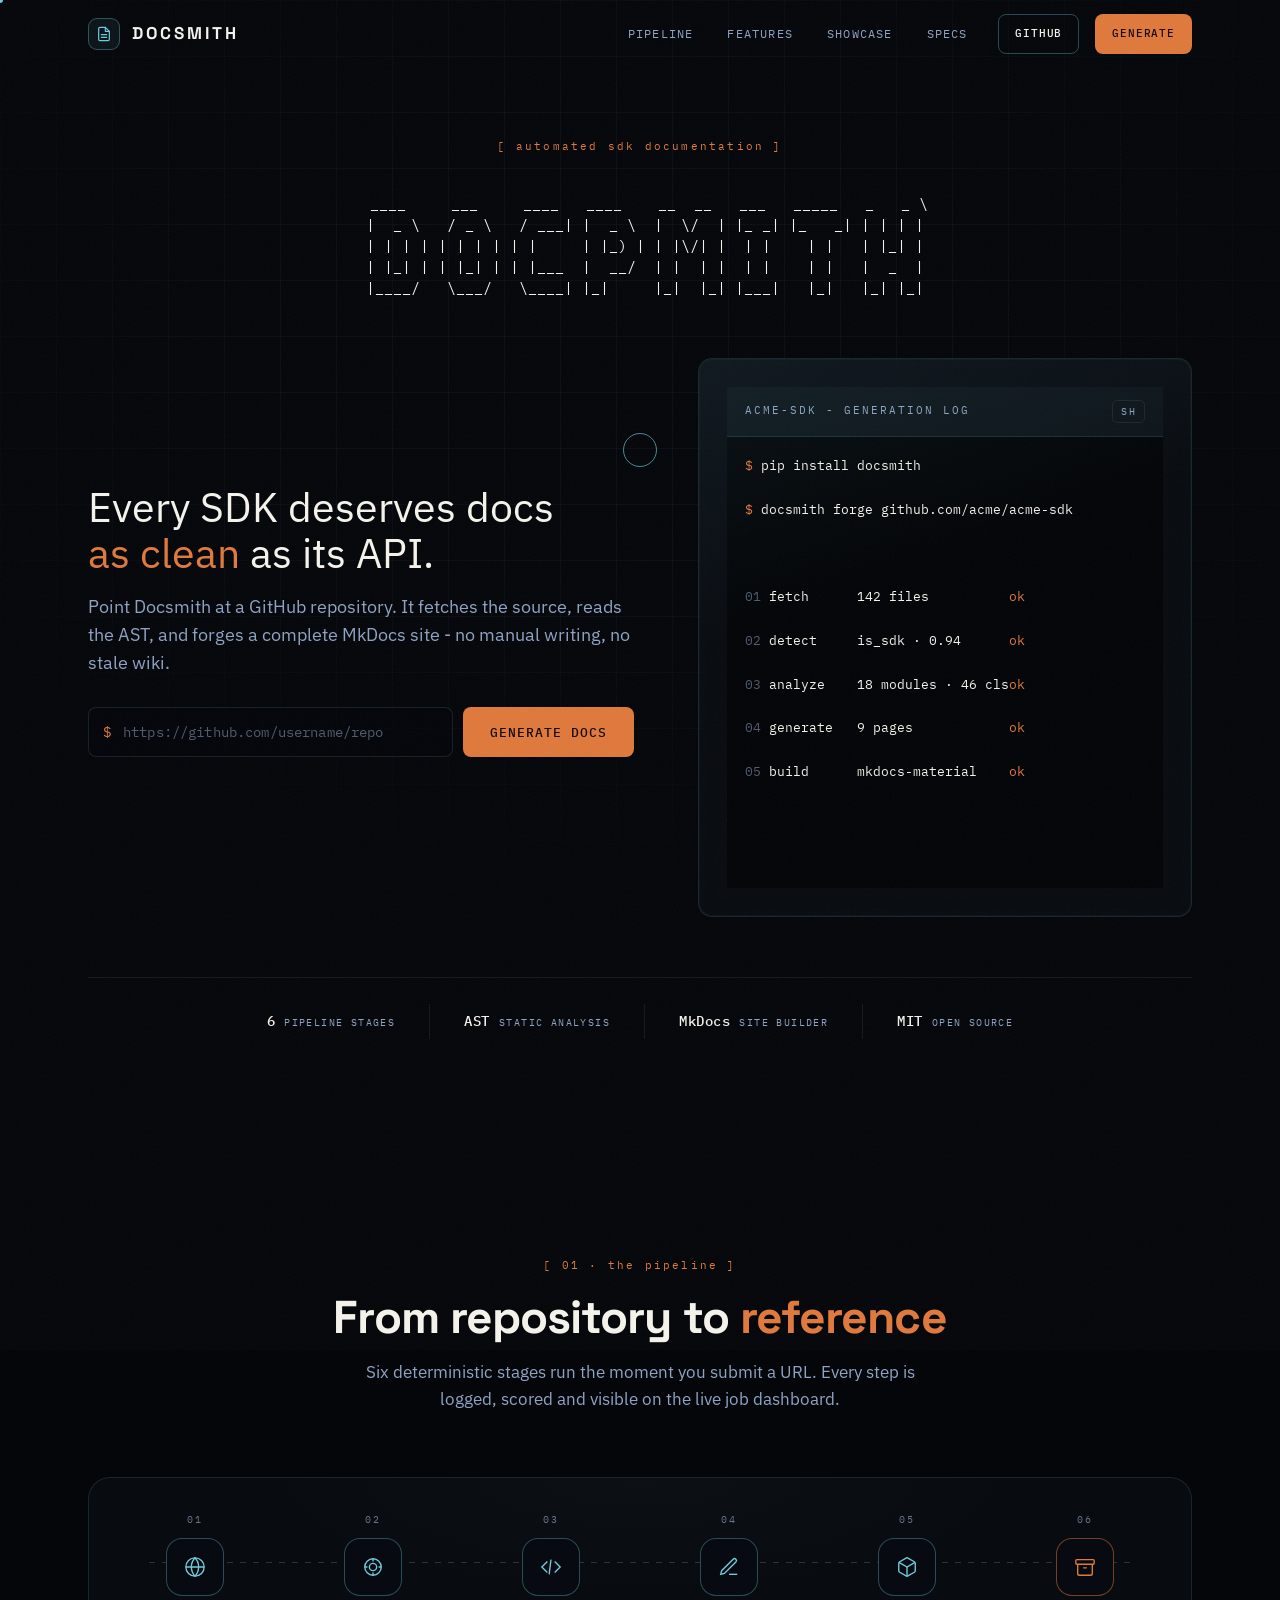
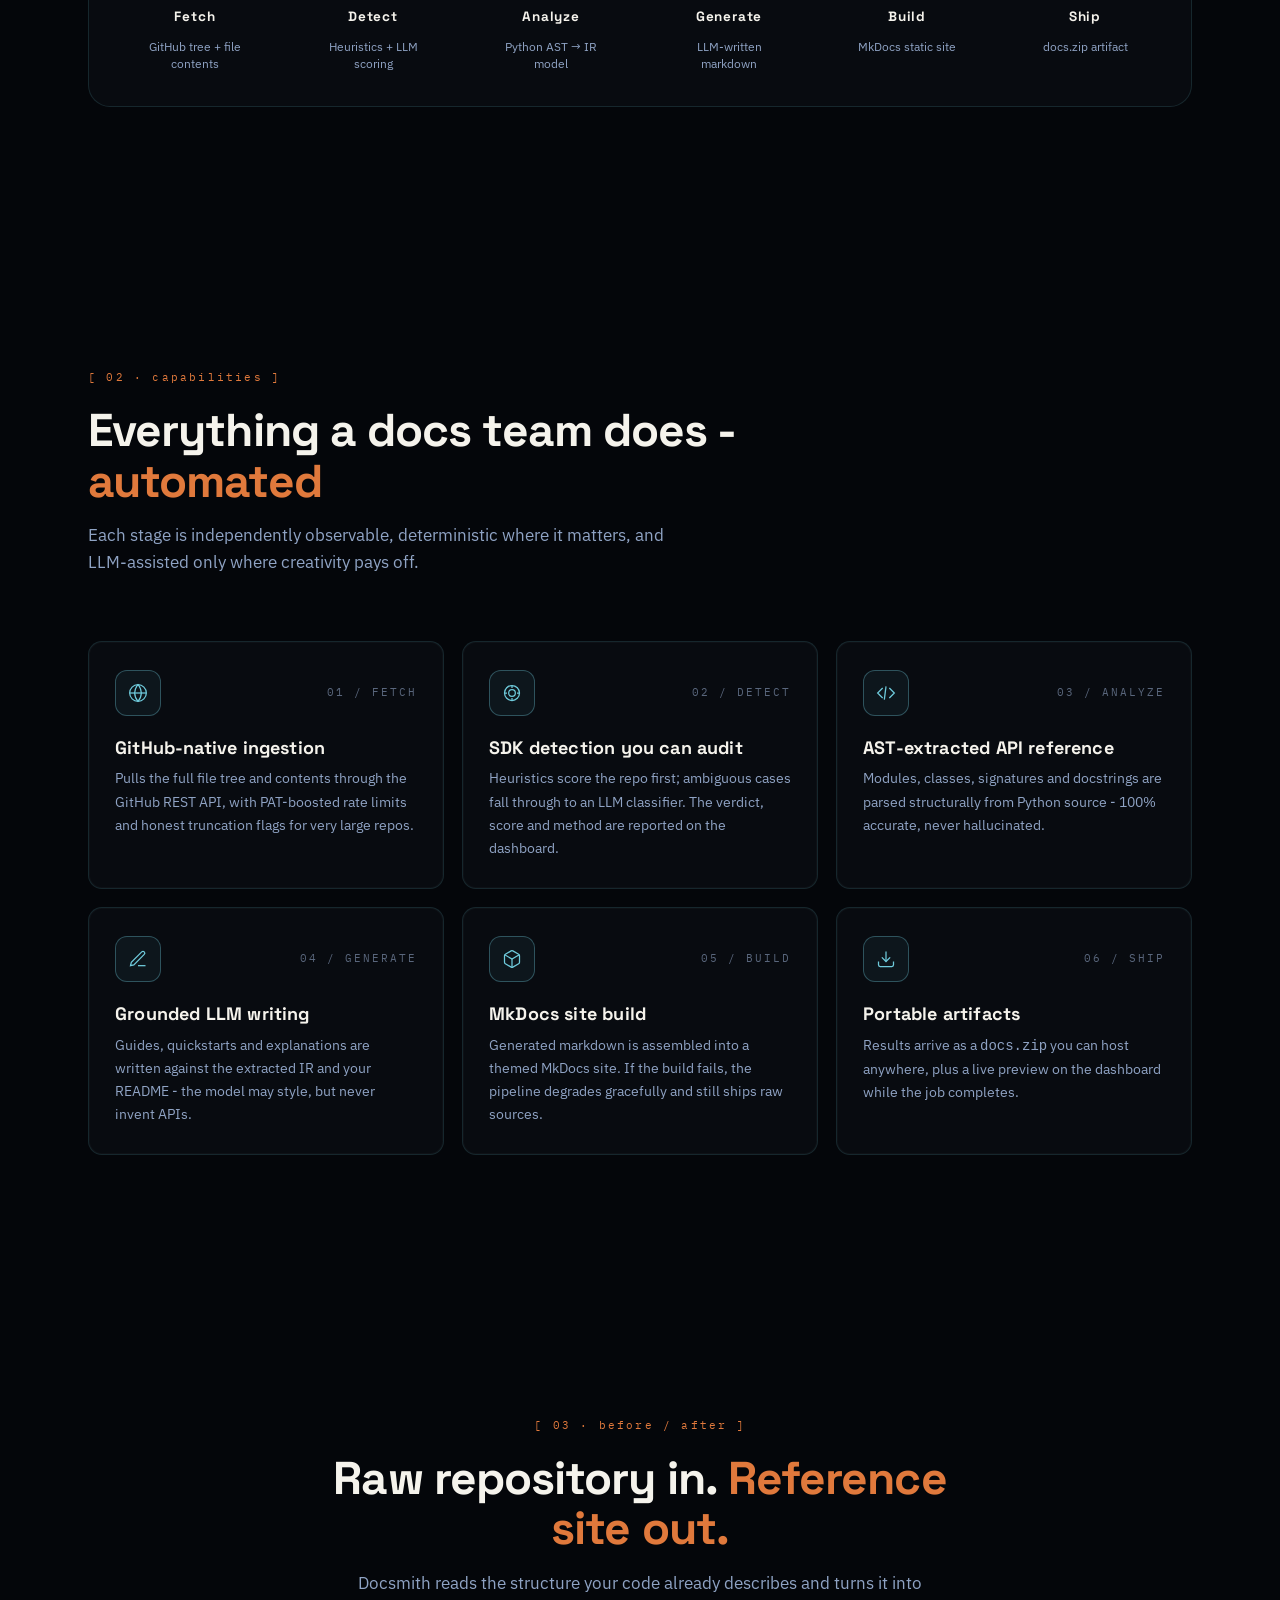
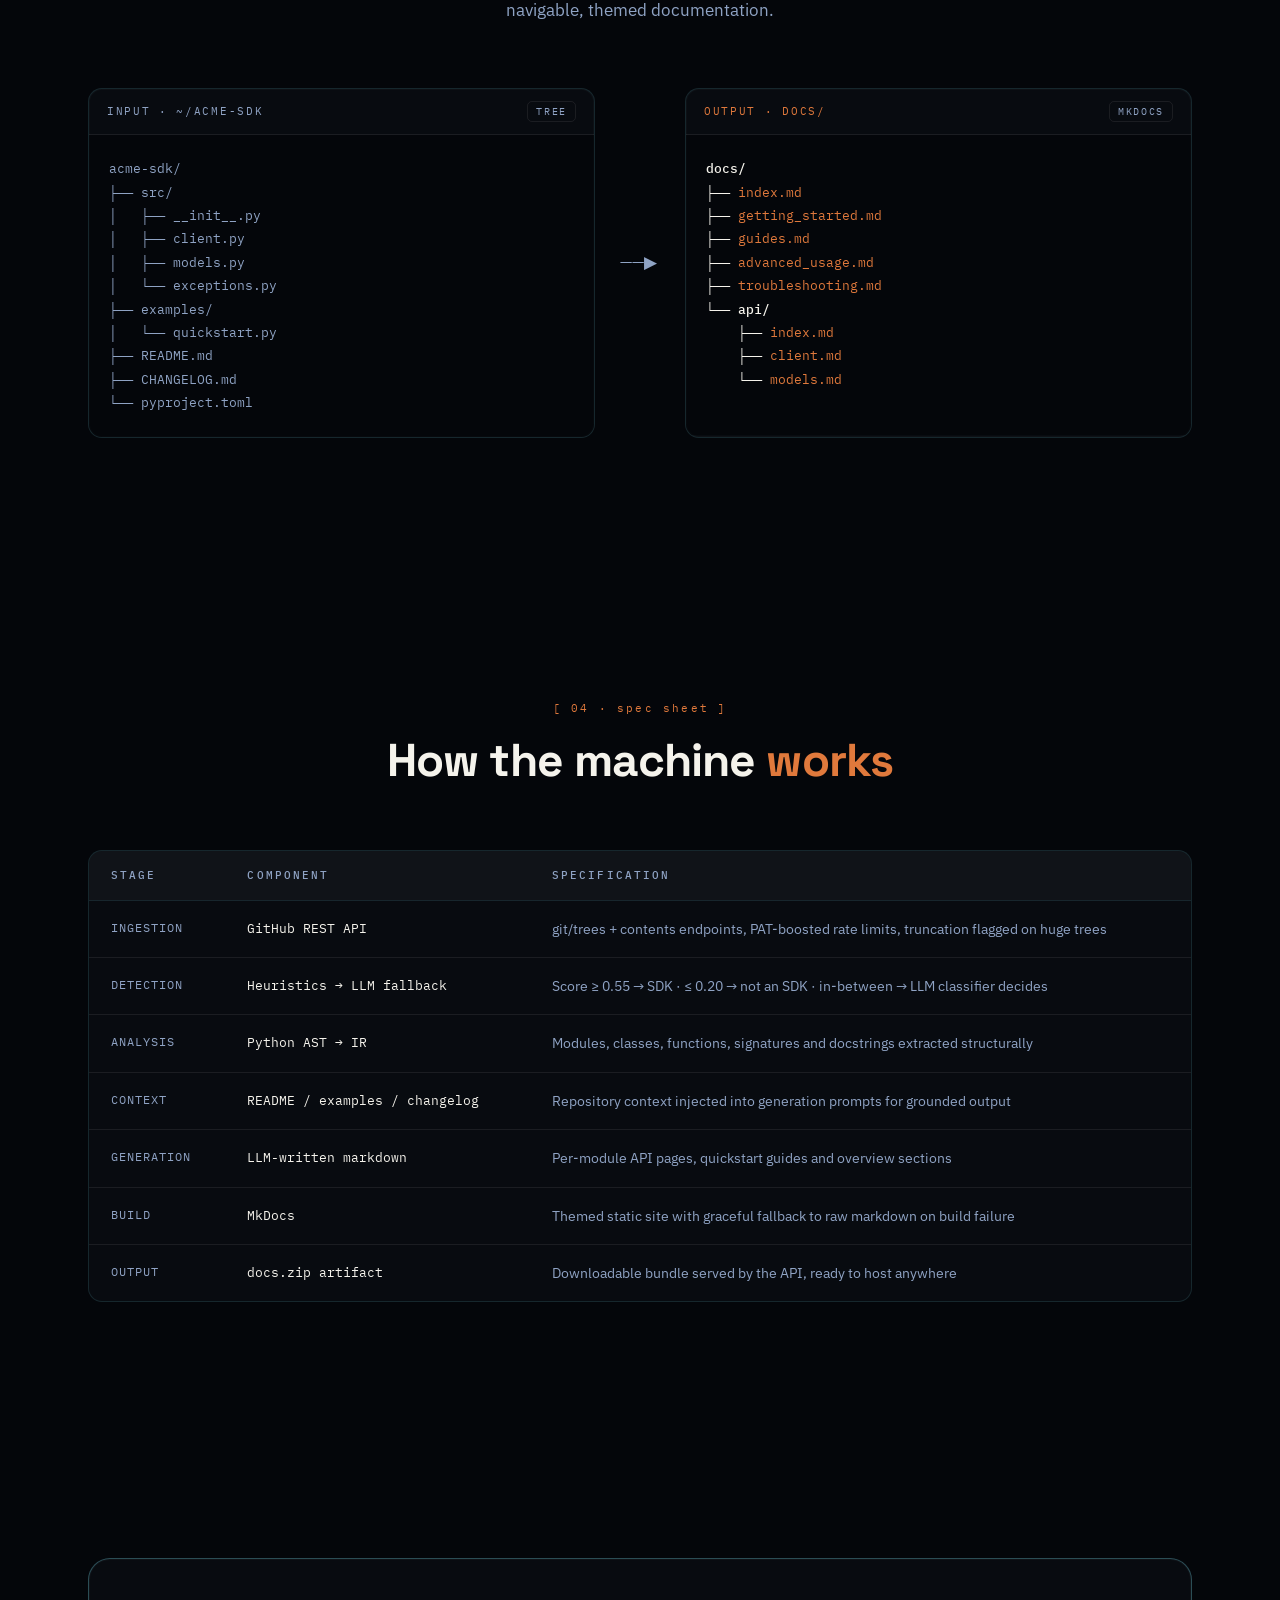
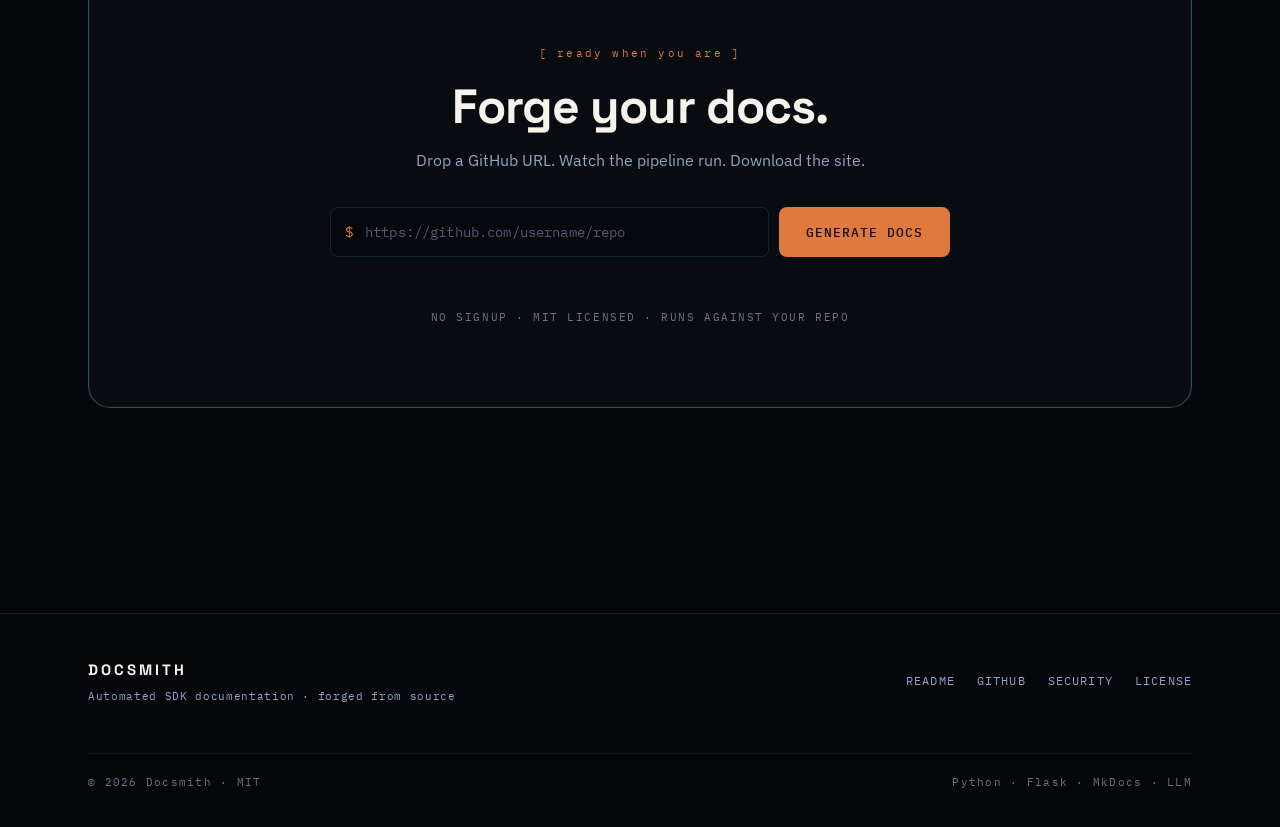
==== commit 4cf92641: "feat: solana-mobile inspired minimal landing, ascii masthead, em-dash-free docs - Minimalist landing" ====
--- a/templates/landing.html
+++ b/templates/landing.html
@@ -3,19 +3,19 @@
 <head>
 <meta charset="UTF-8">
 <meta name="viewport" content="width=device-width, initial-scale=1.0">
-<meta name="description" content="Docsmith turns any GitHub SDK repo into a polished MkDocs documentation site — fetched, analyzed and generated automatically.">
+<meta name="description" content="Docsmith turns any GitHub SDK repo into a polished MkDocs documentation site - fetched, analyzed and generated automatically.">
 <meta name="theme-color" content="#04060a">
 <link rel="icon" href="data:image/svg+xml,%3Csvg xmlns='http://www.w3.org/2000/svg' viewBox='0 0 64 64'%3E%3Crect width='64' height='64' rx='16' fill='%2304060a'/%3E%3Crect x='2' y='2' width='60' height='60' rx='14' fill='none' stroke='%236fcbdc' stroke-opacity='.65' stroke-width='2'/%3E%3Ctext x='32' y='46' text-anchor='middle' font-family='monospace' font-weight='700' font-style='italic' font-size='38' fill='%23e08a55'%3ED%3C/text%3E%3C/svg%3E">
-<title>Docsmith — Automated SDK Documentation</title>
+<title>Docsmith - Automated SDK Documentation</title>
 <link rel="preconnect" href="https://fonts.googleapis.com">
 <link rel="preconnect" href="https://fonts.gstatic.com" crossorigin>
-<link href="https://fonts.googleapis.com/css2?family=Space+Grotesk:wght@500;700&family=IBM+Plex+Sans:wght@400;500;600&family=IBM+Plex+Mono:wght@400;500&display=swap" rel="stylesheet">
+<link href="https://fonts.googleapis.com/css2?family=Space+Grotesk:wght@500;700&amp;family=IBM+Plex+Sans:wght@400;500;600&amp;family=IBM+Plex+Mono:wght@400;500&amp;display=swap" rel="stylesheet">
 <link rel="stylesheet" href="/static/app.css">
 <noscript>
   <style>
     .preloader { display: none !important; }
     [data-reveal] { opacity: 1 !important; transform: none !important; }
-    .hero-title .w, .hero-lede, .hero-form-wrap, .hero-metrics { opacity: 1 !important; transform: none !important; }
+    .hero-title .w, .hero-lede, .hero-form-wrap, .hero-metrics, .ascii-logo { opacity: 1 !important; transform: none !important; }
   </style>
 </noscript>
 </head>
@@ -64,29 +64,65 @@
 
 <!-- ============================== HERO ============================== -->
 <section class="hero" id="generate">
-  <div class="aurora a1" aria-hidden="true"></div>
-  <div class="aurora a2" aria-hidden="true"></div>
   <div class="grid-overlay" aria-hidden="true"></div>
 
   <div class="container">
-    <h1 class="hero-title">
-      <span class="line"><span class="w" style="--i:0">Every</span> <span class="w" style="--i:1">SDK</span> <span class="w" style="--i:2">deserves</span> <span class="w" style="--i:3">a</span> <span class="w grad" style="--i:4">docs</span></span>
-      <span class="line"><span class="w grad" style="--i:5">site</span> <span class="w" style="--i:6">as</span> <span class="w" style="--i:7">clean</span> <span class="w" style="--i:8">as</span> <span class="w" style="--i:9">its</span> <span class="w" style="--i:10">API.</span></span>
-    </h1>
-
-    <p class="hero-lede">
-      Point Docsmith at a GitHub repository. It fetches the source, detects the SDK surface,
-      analyzes the AST and forges a complete MkDocs documentation site — no manual writing, no stale wiki.
-    </p>
-
-    <div class="hero-form-wrap">
-      <form class="repo-form" novalidate>
-        <div class="field">
-          <input type="text" name="repo_url" placeholder="https://github.com/username/repo" autocomplete="off" spellcheck="false" aria-label="GitHub repository URL">
-        </div>
-        <button type="submit" class="btn btn-primary">Generate docs</button>
-      </form>
-      <div class="form-msg" role="status" aria-live="polite"></div>
+
+    <!-- ASCII masthead -->
+    <div class="hero-mast">
+      <p class="eyebrow hero-eyebrow">[ automated sdk documentation ]</p>
+      <pre class="ascii-logo" aria-hidden="true">  ____     ___     ____   ____    __  __   ___   _____   _   _ \
+ |  _ \   / _ \   / ___| |  _ \  |  \/  | |_ _| |_   _| | | | |
+ | | | | | | | | | |     | |_) | | |\/| |  | |    | |   | |_| |
+ | |_| | | |_| | | |___  |  __/  | |  | |  | |    | |   |  _  |
+ |____/   \___/   \____| |_|     |_|  |_| |___|   |_|   |_| |_|</pre>
+      <h1 class="sr-only">Docsmith - automated SDK documentation generator</h1>
+    </div>
+
+    <div class="hero-grid">
+      <!-- Left: copy + form -->
+      <div class="hero-copy">
+        <p class="hero-title" aria-hidden="true">
+          <span class="line"><span class="w" style="--i:0">Every</span> <span class="w" style="--i:1">SDK</span> <span class="w" style="--i:2">deserves</span> <span class="w" style="--i:3">docs</span></span>
+          <span class="line"><span class="w accent" style="--i:4">as</span> <span class="w accent" style="--i:5">clean</span> <span class="w" style="--i:6">as</span> <span class="w" style="--i:7">its</span> <span class="w" style="--i:8">API.</span></span>
+        </p>
+
+        <p class="hero-lede">
+          Point Docsmith at a GitHub repository. It fetches the source, reads the AST,
+          and forges a complete MkDocs site - no manual writing, no stale wiki.
+        </p>
+
+        <div class="hero-form-wrap">
+          <form class="repo-form" novalidate>
+            <div class="field">
+              <span class="field-prompt" aria-hidden="true">$</span>
+              <input type="text" name="repo_url" placeholder="https://github.com/username/repo" autocomplete="off" spellcheck="false" aria-label="GitHub repository URL">
+            </div>
+            <button type="submit" class="btn btn-primary">Generate docs</button>
+          </form>
+          <div class="form-msg" role="status" aria-live="polite"></div>
+        </div>
+      </div>
+
+      <!-- Right: terminal session -->
+      <div class="hero-term card" data-reveal style="--d:200ms">
+        <div class="term-head">
+          <span class="term-title">acme-sdk - generation log</span>
+          <span class="term-chip">sh</span>
+        </div>
+        <div class="term-body">
+          <pre class="run-log"><code><span class="run-line" data-reveal style="--d:300ms"><span class="t-p">$</span> <span class="t-c">pip install docsmith</span></span>
+<span class="run-line" data-reveal style="--d:420ms"><span class="t-p">$</span> <span class="t-c">docsmith forge github.com/acme/acme-sdk</span></span>
+<span class="run-line" data-reveal style="--d:560ms"> </span>
+<span class="run-line" data-reveal style="--d:640ms"><span class="t-n">01</span> fetch      <span class="t-v">142 files</span>          <span class="t-a">ok</span></span>
+<span class="run-line" data-reveal style="--d:740ms"><span class="t-n">02</span> detect     <span class="t-v">is_sdk · 0.94</span>      <span class="t-a">ok</span></span>
+<span class="run-line" data-reveal style="--d:840ms"><span class="t-n">03</span> analyze    <span class="t-v">18 modules · 46 cls</span><span class="t-a">ok</span></span>
+<span class="run-line" data-reveal style="--d:940ms"><span class="t-n">04</span> generate   <span class="t-v">9 pages</span>            <span class="t-a">ok</span></span>
+<span class="run-line" data-reveal style="--d:1040ms"><span class="t-n">05</span> build      <span class="t-v">mkdocs-material</span>    <span class="t-a">ok</span></span>
+<span class="run-line" data-reveal style="--d:1140ms"> </span>
+<span class="run-line" data-reveal style="--d:1240ms"><span class="t-a">→</span> <span class="t-v">acme-sdk-docs.zip</span> <span class="t-n">· 2.4 mb</span><span class="caret"></span></span></code></pre>
+        </div>
+      </div>
     </div>
 
     <div class="hero-metrics">
@@ -107,6 +143,7 @@
         <span class="metric-label">Open source</span>
       </div>
     </div>
+
   </div>
 </section>
 
@@ -114,7 +151,7 @@
 <section class="section" id="pipeline">
   <div class="container">
     <div class="section-head center" data-reveal>
-      <span class="eyebrow">The pipeline</span>
+      <span class="eyebrow">[ 01 · the pipeline ]</span>
       <h2 class="section-title">From repository to <span class="accent">reference</span></h2>
       <p class="section-desc">Six deterministic stages run the moment you submit a URL. Every step is logged, scored and visible on the live job dashboard.</p>
     </div>
@@ -167,8 +204,8 @@
 <section class="section" id="features">
   <div class="container">
     <div class="section-head" data-reveal>
-      <span class="eyebrow">Capabilities</span>
-      <h2 class="section-title">Everything a docs team does — <span class="accent">automated</span></h2>
+      <span class="eyebrow">[ 02 · capabilities ]</span>
+      <h2 class="section-title">Everything a docs team does - <span class="accent">automated</span></h2>
       <p class="section-desc">Each stage is independently observable, deterministic where it matters, and LLM-assisted only where creativity pays off.</p>
     </div>
 
@@ -182,22 +219,22 @@
         <p>Pulls the full file tree and contents through the GitHub REST API, with PAT-boosted rate limits and honest truncation flags for very large repos.</p>
       </article>
 
-      <article class="feature-card" data-reveal style="--d:80ms">
+      <article class="feature-card" data-reveal style="--d:60ms">
         <div class="fc-head">
           <span class="fc-icon"><svg width="20" height="20" viewBox="0 0 24 24" fill="none" stroke="currentColor" stroke-width="1.5"><circle cx="12" cy="12" r="9"/><circle cx="12" cy="12" r="4"/><path d="M12 3v3M12 18v3M3 12h3M18 12h3"/></svg></span>
           <span class="fc-idx">02 / DETECT</span>
         </div>
-        <h3>Scored SDK detection</h3>
-        <p>Deterministic heuristics score the repository first. Only inconclusive scores are escalated to the LLM classifier — fast, cheap, and auditable.</p>
+        <h3>SDK detection you can audit</h3>
+        <p>Heuristics score the repo first; ambiguous cases fall through to an LLM classifier. The verdict, score and method are reported on the dashboard.</p>
       </article>
 
-      <article class="feature-card" data-reveal style="--d:160ms">
+      <article class="feature-card" data-reveal style="--d:120ms">
         <div class="fc-head">
           <span class="fc-icon"><svg width="20" height="20" viewBox="0 0 24 24" fill="none" stroke="currentColor" stroke-width="1.5"><polyline points="16 18 22 12 16 6"/><polyline points="8 6 2 12 8 18"/><line x1="12" y1="4" x2="10" y2="20"/></svg></span>
           <span class="fc-idx">03 / ANALYZE</span>
         </div>
-        <h3>AST-accurate analysis</h3>
-        <p>Python sources are parsed into an intermediate representation — modules, classes, functions, signatures and docstrings — never guessed from regex.</p>
+        <h3>AST-extracted API reference</h3>
+        <p>Modules, classes, signatures and docstrings are parsed structurally from Python source - 100% accurate, never hallucinated.</p>
       </article>
 
       <article class="feature-card" data-reveal style="--d:0ms">
@@ -205,11 +242,11 @@
           <span class="fc-icon"><svg width="20" height="20" viewBox="0 0 24 24" fill="none" stroke="currentColor" stroke-width="1.5"><path d="M12 20h9"/><path d="M16.5 3.5a2.12 2.12 0 0 1 3 3L7 19l-4 1 1-4L16.5 3.5z"/></svg></span>
           <span class="fc-idx">04 / GENERATE</span>
         </div>
-        <h3>Grounded generation</h3>
-        <p>The LLM writes real prose — installation guides, quickstarts, API reference pages — grounded in your README, examples and changelog for accuracy.</p>
+        <h3>Grounded LLM writing</h3>
+        <p>Guides, quickstarts and explanations are written against the extracted IR and your README - the model may style, but never invent APIs.</p>
       </article>
 
-      <article class="feature-card" data-reveal style="--d:80ms">
+      <article class="feature-card" data-reveal style="--d:60ms">
         <div class="fc-head">
           <span class="fc-icon"><svg width="20" height="20" viewBox="0 0 24 24" fill="none" stroke="currentColor" stroke-width="1.5"><path d="M21 16V8a2 2 0 0 0-1-1.73l-7-4a2 2 0 0 0-2 0l-7 4A2 2 0 0 0 3 8v8a2 2 0 0 0 1 1.73l7 4a2 2 0 0 0 2 0l7-4A2 2 0 0 0 21 16z"/><polyline points="3.27 6.96 12 12.01 20.73 6.96"/><line x1="12" y1="22.08" x2="12" y2="12"/></svg></span>
           <span class="fc-idx">05 / BUILD</span>
@@ -218,7 +255,7 @@
         <p>Generated markdown is assembled into a themed MkDocs site. If the build fails, the pipeline degrades gracefully and still ships raw sources.</p>
       </article>
 
-      <article class="feature-card" data-reveal style="--d:160ms">
+      <article class="feature-card" data-reveal style="--d:120ms">
         <div class="fc-head">
           <span class="fc-icon"><svg width="20" height="20" viewBox="0 0 24 24" fill="none" stroke="currentColor" stroke-width="1.5"><path d="M21 15v4a2 2 0 0 1-2 2H5a2 2 0 0 1-2-2v-4"/><polyline points="7 10 12 15 17 10"/><line x1="12" y1="15" x2="12" y2="3"/></svg></span>
           <span class="fc-idx">06 / SHIP</span>
@@ -234,7 +271,7 @@
 <section class="section" id="showcase">
   <div class="container">
     <div class="section-head center" data-reveal>
-      <span class="eyebrow">Before / after</span>
+      <span class="eyebrow">[ 03 · before / after ]</span>
       <h2 class="section-title">Raw repository in. <span class="accent">Reference site out.</span></h2>
       <p class="section-desc">Docsmith reads the structure your code already describes and turns it into navigable, themed documentation.</p>
     </div>
@@ -243,64 +280,44 @@
       <!-- Input -->
       <div class="compare-pane pane-input">
         <div class="pane-head">
-          <span>Input · repository</span>
-          <span class="pane-dots" aria-hidden="true"><i></i><i></i><i></i></span>
+          <span>input · ~/acme-sdk</span>
+          <span class="pane-tag">tree</span>
         </div>
         <div class="pane-body">
-          <div class="file-tree" aria-hidden="true">
-            <div class="row"><span class="ico">▾</span><span>my-sdk/</span></div>
-            <div class="row indent-1"><span class="ico">▾</span><span>src/</span></div>
-            <div class="row indent-2"><span class="ico">›</span><span class="py">__init__.py</span></div>
-            <div class="row indent-2"><span class="ico">›</span><span class="py">client.py</span></div>
-            <div class="row indent-2"><span class="ico">›</span><span class="py">models.py</span></div>
-            <div class="row indent-2"><span class="ico">›</span><span class="py">exceptions.py</span></div>
-            <div class="row indent-1"><span class="ico">▾</span><span>examples/</span></div>
-            <div class="row indent-2"><span class="ico">›</span><span class="py">quickstart.py</span></div>
-            <div class="row indent-1"><span class="ico">›</span><span class="md">README.md</span></div>
-            <div class="row indent-1"><span class="ico">›</span><span class="md">CHANGELOG.md</span></div>
-            <div class="row indent-1"><span class="ico">›</span><span class="dim">pyproject.toml</span></div>
-          </div>
+<pre class="ascii-tree">acme-sdk/
+├── src/
+│   ├── __init__.py
+│   ├── client.py
+│   ├── models.py
+│   └── exceptions.py
+├── examples/
+│   └── quickstart.py
+├── README.md
+├── CHANGELOG.md
+└── pyproject.toml</pre>
         </div>
       </div>
 
       <!-- Arrow -->
-      <div class="compare-arrow" aria-hidden="true">
-        <span class="pill">
-          <svg width="18" height="18" viewBox="0 0 24 24" fill="none" stroke="currentColor" stroke-width="1.8"><line x1="5" y1="12" x2="19" y2="12"/><polyline points="12 5 19 12 12 19"/></svg>
-        </span>
-      </div>
+      <div class="compare-arrow" aria-hidden="true">──▶</div>
 
       <!-- Output -->
       <div class="compare-pane pane-output">
         <div class="pane-head">
-          <span>Output · docs site</span>
-          <span class="pane-dots" aria-hidden="true"><i></i><i></i><i></i></span>
+          <span>output · docs/</span>
+          <span class="pane-tag">mkdocs</span>
         </div>
         <div class="pane-body">
-          <div class="doc-mock" aria-hidden="true">
-            <div class="doc-nav">
-              <span class="nav-label">Sections</span>
-              <span class="nav-item active"></span>
-              <span class="nav-item mid"></span>
-              <span class="nav-item short"></span>
-              <span class="nav-label">API</span>
-              <span class="nav-item mid"></span>
-              <span class="nav-item short"></span>
-              <span class="nav-item mid"></span>
-            </div>
-            <div class="doc-page">
-              <div class="dm-title"></div>
-              <div class="dm-line w90"></div>
-              <div class="dm-line w75"></div>
-              <div class="dm-line w60"></div>
-              <div class="dm-code">
-                <div class="dm-line"></div>
-                <div class="dm-line copper"></div>
-              </div>
-              <div class="dm-line w90"></div>
-              <div class="dm-line w60"></div>
-            </div>
-          </div>
+<pre class="ascii-tree"><span class="tree-dir">docs/</span>
+├── <span class="tree-md">index.md</span>
+├── <span class="tree-md">getting_started.md</span>
+├── <span class="tree-md">guides.md</span>
+├── <span class="tree-md">advanced_usage.md</span>
+├── <span class="tree-md">troubleshooting.md</span>
+└── <span class="tree-dir">api/</span>
+    ├── <span class="tree-md">index.md</span>
+    ├── <span class="tree-md">client.md</span>
+    └── <span class="tree-md">models.md</span></pre>
         </div>
       </div>
     </div>
@@ -311,7 +328,7 @@
 <section class="section" id="specs">
   <div class="container">
     <div class="section-head center" data-reveal>
-      <span class="eyebrow">Spec sheet</span>
+      <span class="eyebrow">[ 04 · spec sheet ]</span>
       <h2 class="section-title">How the machine <span class="accent">works</span></h2>
     </div>
 
@@ -366,10 +383,12 @@
 <section class="section" id="cta">
   <div class="container">
     <div class="cta-box" data-reveal>
+      <span class="eyebrow cta-eyebrow">[ ready when you are ]</span>
       <h2>Forge your docs.</h2>
       <p class="cta-sub">Drop a GitHub URL. Watch the pipeline run. Download the site.</p>
       <form class="repo-form" novalidate>
         <div class="field">
+          <span class="field-prompt" aria-hidden="true">$</span>
           <input type="text" name="repo_url" placeholder="https://github.com/username/repo" autocomplete="off" spellcheck="false" aria-label="GitHub repository URL">
         </div>
         <button type="submit" class="btn btn-primary">Generate docs</button>
@@ -408,7 +427,7 @@
 
 <script>
 /* =========================================================================
-   Docsmith landing — interactions
+   Docsmith landing - interactions
    Vanilla JS, no dependencies. Everything degrades gracefully without it.
    ========================================================================= */
 (function () {
@@ -436,7 +455,7 @@
   }
 
   /* ---------------------------------------------------------------------
-     Preloader — reveal once assets settle (with hard fallbacks)
+     Preloader - reveal once assets settle (with hard fallbacks)
      --------------------------------------------------------------------- */
   const preloader = $('#preloader');
   const bootAt = Date.now();
@@ -450,7 +469,7 @@
   setTimeout(dismissPreloader, 2600); // never trap the user
 
   /* ---------------------------------------------------------------------
-     Custom cursor — lerped ring + instant dot (fine pointers only)
+     Custom cursor - lerped ring + instant dot (fine pointers only)
      --------------------------------------------------------------------- */
   const dot = $('#cursor-dot');
   const ring = $('#cursor-ring');
@@ -482,7 +501,7 @@
   }
 
   /* ---------------------------------------------------------------------
-     Header — glass on scroll, hide on scroll-down / reveal on scroll-up
+     Header - glass on scroll, hide on scroll-down / reveal on scroll-up
      --------------------------------------------------------------------- */
   const header = $('#site-header');
   let lastY = window.scrollY;
@@ -552,7 +571,7 @@
   }
 
   /* ---------------------------------------------------------------------
-     Repo submission forms — validation, loading and inline error states
+     Repo submission forms - validation, loading and inline error states
      --------------------------------------------------------------------- */
   function setMsg(form, text, ok) {
     const msg = form.parentElement.querySelector('.form-msg');
@@ -588,7 +607,7 @@
         form.classList.remove('error');
         void form.offsetWidth; /* restart shake animation */
         form.classList.add('error');
-        setMsg(form, '✕ Enter a valid GitHub URL — e.g. https://github.com/owner/repo');
+        setMsg(form, '✕ Enter a valid GitHub URL - e.g. https://github.com/owner/repo');
         input.focus();
         return;
       }
@@ -607,38 +626,18 @@
         const data = await resp.json().catch(() => ({}));
         if (!resp.ok) throw new Error(data.error || ('HTTP ' + resp.status));
 
-        setMsg(form, '✓ Job ' + data.job_id + ' queued — opening dashboard…', true);
+        setMsg(form, '✓ Job ' + data.job_id + ' queued - opening dashboard…', true);
         toast('Job queued: ' + data.job_id, 'ok');
         setTimeout(() => { window.location.href = '/generate?job=' + data.job_id; }, 550);
       } catch (err) {
-        setMsg(form, '✕ ' + (err.message || 'Request failed') + ' — try again');
+        setMsg(form, '✕ ' + (err.message || 'Request failed') + ' - try again');
         toast(err.message || 'Failed to queue job', 'err');
         button.disabled = false;
         button.textContent = defaultLabel;
       }
     });
   });
-
-  /* ---------------------------------------------------------------------
-     Magnetic pull on primary CTAs (fine pointers only)
-     --------------------------------------------------------------------- */
-  if (finePointer.matches) {
-    $$('.btn-primary').forEach((btn) => {
-      btn.addEventListener('mousemove', (e) => {
-        const r = btn.getBoundingClientRect();
-        const dx = e.clientX - (r.left + r.width / 2);
-        const dy = e.clientY - (r.top + r.height / 2);
-        btn.style.transform = 'translate(' + dx * 0.14 + 'px,' + dy * 0.22 + 'px)';
-      });
-      btn.addEventListener('mouseleave', () => { btn.style.transform = ''; });
-    });
-  }
 })();
 </script>
 </body>
 </html>
-
-
-
-
-
--- a/static/app.css
+++ b/static/app.css
@@ -1,5 +1,5 @@
 /* =============================================================================
-   DOCSMITH — Premium Design System
+   DOCSMITH - Premium Design System
    -----------------------------------------------------------------------------
    Deep-space dark theme · cyan/copper accents · glass surfaces · grain texture
    Type: Space Grotesk (display) / IBM Plex Sans (body) / IBM Plex Mono (data)
@@ -138,27 +138,25 @@
 .section-head.center { margin-inline: auto; text-align: center; }
 
 .eyebrow {
-  display: inline-flex;
-  align-items: center;
-  gap: 10px;
+  display: inline-block;
   font-family: var(--font-mono);
   font-size: 11px;
-  letter-spacing: 0.22em;
-  text-transform: uppercase;
-  color: var(--cyan);
+  letter-spacing: 0.2em;
+  text-transform: lowercase;
+  color: var(--copper);
   margin-bottom: 18px;
 }
-.eyebrow::before {
-  content: "";
-  width: 28px;
+
+.sr-only {
+  position: absolute;
+  width: 1px;
   height: 1px;
-  background: linear-gradient(90deg, transparent, var(--cyan));
-}
-.section-head.center .eyebrow::after {
-  content: "";
-  width: 28px;
-  height: 1px;
-  background: linear-gradient(270deg, transparent, var(--cyan));
+  padding: 0;
+  margin: -1px;
+  overflow: hidden;
+  clip: rect(0 0 0 0);
+  white-space: nowrap;
+  border: 0;
 }
 
 .section-title {
@@ -166,10 +164,7 @@
   margin-bottom: 16px;
 }
 .section-title .accent {
-  background: linear-gradient(100deg, var(--cyan), var(--copper));
-  -webkit-background-clip: text;
-  background-clip: text;
-  color: transparent;
+  color: var(--copper);
 }
 
 .section-desc {
@@ -245,43 +240,28 @@
   transform: none;
 }
 
-/* Sweeping highlight on primary */
+/* Primary - flat copper, no glow */
 .btn-primary {
-  background: linear-gradient(120deg, var(--copper), var(--copper-hi));
-  color: #12080a;
-  box-shadow: 0 10px 30px -12px rgba(224, 121, 60, 0.55);
-}
-.btn-primary::after {
-  content: "";
-  position: absolute;
-  inset: 0;
-  background: linear-gradient(110deg, transparent 30%, rgba(255, 255, 255, 0.35) 50%, transparent 70%);
-  transform: translateX(-120%);
-  transition: transform 0.6s var(--ease-out);
-  pointer-events: none;
-}
-.btn-primary:hover::after { transform: translateX(120%); }
-.btn-primary:hover {
-  box-shadow: 0 14px 38px -12px rgba(224, 121, 60, 0.7);
-}
+  background: var(--copper);
+  color: #14090a;
+}
+.btn-primary:hover { background: var(--copper-hi); }
 
 .btn-ghost {
-  background: rgba(111, 203, 220, 0.06);
+  background: transparent;
   border-color: var(--border-hi);
-  color: var(--cyan);
+  color: var(--bone);
 }
 .btn-ghost:hover {
-  background: rgba(111, 203, 220, 0.14);
-  border-color: var(--cyan);
-  box-shadow: 0 0 24px -6px rgba(111, 203, 220, 0.45);
+  background: rgba(245, 243, 236, 0.05);
+  border-color: var(--slate);
 }
 
 .btn-solid-cyan {
-  background: linear-gradient(120deg, var(--cyan), #8fdcec);
+  background: var(--cyan);
   color: #04121a;
-  box-shadow: 0 10px 30px -12px rgba(111, 203, 220, 0.6);
-}
-.btn-solid-cyan:hover { box-shadow: 0 14px 38px -12px rgba(111, 203, 220, 0.8); }
+}
+.btn-solid-cyan:hover { background: #8fdcec; }
 
 .btn-sm { padding: 10px 16px; font-size: 11px; }
 
@@ -359,7 +339,7 @@
 .repo-form input {
   width: 100%;
   height: 100%;
-  padding: 15px 18px;
+  padding: 15px 18px 15px 34px;
   background: rgba(4, 6, 10, 0.7);
   border: 1px solid var(--border);
   border-radius: var(--r-sm);
@@ -368,16 +348,24 @@
   font-size: 14px;
   letter-spacing: 0.01em;
   transition: border-color var(--t-fast) var(--ease-soft),
-              box-shadow var(--t-med) var(--ease-out),
               background-color var(--t-fast) var(--ease-soft);
 }
 .repo-form input::placeholder { color: var(--slate); opacity: 0.55; }
 .repo-form input:hover { border-color: var(--border-hi); }
 .repo-form input:focus {
   outline: none;
-  border-color: var(--cyan);
-  background: rgba(111, 203, 220, 0.04);
-  box-shadow: 0 0 0 3px rgba(111, 203, 220, 0.12), 0 0 30px -8px rgba(111, 203, 220, 0.4);
+  border-color: var(--copper);
+  background: rgba(224, 121, 60, 0.04);
+}
+.field-prompt {
+  position: absolute;
+  left: 15px;
+  top: 50%;
+  transform: translateY(-50%);
+  font-family: var(--font-mono);
+  font-size: 14px;
+  color: var(--copper);
+  pointer-events: none;
 }
 .repo-form.error input {
   border-color: var(--err);
@@ -458,7 +446,7 @@
 .toast.err::before  { background: var(--err);  box-shadow: 0 0 8px var(--err); }
 
 /* ---------------------------------------------------------------------------
-   5. Atmosphere — preloader, cursor, grain, aurora
+   5. Atmosphere - preloader, cursor, grain, aurora
    --------------------------------------------------------------------------- */
 .preloader {
   position: fixed;
@@ -508,18 +496,17 @@
   color: var(--slate);
 }
 
-/* Film grain */
+/* Film grain - static texture, no motion */
 .grain {
   position: fixed;
   inset: -50%;
   z-index: 80;
   pointer-events: none;
-  opacity: 0.05;
+  opacity: 0.04;
   background-image: url("data:image/svg+xml,%3Csvg xmlns='http://www.w3.org/2000/svg' width='240' height='240'%3E%3Cfilter id='n'%3E%3CfeTurbulence type='fractalNoise' baseFrequency='0.85' numOctaves='2' stitchTiles='stitch'/%3E%3C/filter%3E%3Crect width='100%25' height='100%25' filter='url(%23n)'/%3E%3C/svg%3E");
-  animation: grain-shift 0.9s steps(4) infinite;
-}
-
-/* Custom cursor — fine pointers only */
+}
+
+/* Custom cursor - fine pointers only */
 .cursor-dot, .cursor-ring { display: none; }
 
 @media (hover: hover) and (pointer: fine) {
@@ -558,27 +545,7 @@
   .cursor-ring.pressed { width: 26px; height: 26px; }
 }
 
-/* Aurora glow blobs */
-.aurora {
-  position: absolute;
-  border-radius: 50%;
-  filter: blur(90px);
-  opacity: 0.5;
-  pointer-events: none;
-  will-change: transform;
-}
-.aurora.a1 {
-  width: 560px; height: 560px;
-  top: -180px; left: -140px;
-  background: radial-gradient(circle, rgba(47, 159, 184, 0.35), transparent 65%);
-  animation: aurora-a 16s var(--ease-soft) infinite alternate;
-}
-.aurora.a2 {
-  width: 480px; height: 480px;
-  top: 60px; right: -160px;
-  background: radial-gradient(circle, rgba(224, 121, 60, 0.22), transparent 65%);
-  animation: aurora-b 20s var(--ease-soft) infinite alternate;
-}
+/* Aurora glow blobs - removed for a flat, minimal landing surface */
 
 /* Faint technical grid */
 .grid-overlay {
@@ -644,7 +611,7 @@
 }
 .nav-brand:hover .brand-mark {
   transform: rotate(-8deg) scale(1.06);
-  box-shadow: 0 0 22px -6px rgba(111, 203, 220, 0.7);
+  border-color: var(--cyan);
 }
 
 .nav-links {
@@ -720,77 +687,153 @@
 }
 
 /* ---------------------------------------------------------------------------
-   7. Hero
+   7. Hero - ASCII masthead + editorial split (copy / terminal)
    --------------------------------------------------------------------------- */
 .hero {
   position: relative;
-  min-height: min(94vh, 920px);
-  display: flex;
-  align-items: center;
-  padding: 140px 0 90px;
+  padding: 132px 0 84px;
   overflow: hidden;
 }
-.hero .container { position: relative; z-index: 2; text-align: center; }
+.hero .container { position: relative; z-index: 2; }
+
+/* --- ASCII wordmark ------------------------------------------------------ */
+.hero-mast {
+  text-align: center;
+  margin-bottom: clamp(36px, 5vw, 60px);
+}
+.hero-eyebrow { margin-bottom: 22px; }
+
+.ascii-logo {
+  display: block;
+  margin-inline: auto;
+  font-family: var(--font-mono);
+  font-size: clamp(5px, 1.4vw, 15px);
+  line-height: 1.4;
+  color: var(--bone);
+  opacity: 0;
+  transform: translateY(14px);
+  animation: fade-up 0.9s var(--ease-out) 0.95s forwards;
+  overflow-x: auto;
+  scrollbar-width: none;
+}
+.ascii-logo::-webkit-scrollbar { display: none; }
+
+/* --- Split row ----------------------------------------------------------- */
+.hero-grid {
+  display: grid;
+  grid-template-columns: minmax(0, 1.05fr) minmax(0, 0.95fr);
+  gap: clamp(32px, 5vw, 64px);
+  align-items: center;
+}
+.hero-copy { min-width: 0; }
 
 .hero-title {
-  font-size: clamp(36px, 6vw, 72px);
-  margin-inline: auto;
-  margin-bottom: 26px;
+  font-size: clamp(28px, 3.2vw, 42px);
+  line-height: 1.12;
+  margin-bottom: 18px;
+  max-width: 24ch;
 }
 .hero-title .line { display: block; }
 .hero-title .w {
   display: inline-block;
   opacity: 0;
-  transform: translateY(0.6em) rotate(2deg);
-  animation: word-in 0.9s var(--ease-out) forwards;
-  animation-delay: calc(var(--i, 0) * 70ms + 1.05s);
-}
-.hero-title .grad {
-  background: linear-gradient(100deg, var(--cyan) 10%, var(--copper) 90%);
-  -webkit-background-clip: text;
-  background-clip: text;
-  color: transparent;
-}
+  transform: translateY(0.5em);
+  animation: word-in 0.8s var(--ease-out) forwards;
+  animation-delay: calc(var(--i, 0) * 60ms + 1.15s);
+}
+.hero-title .accent { color: var(--copper); }
 
 .hero-lede {
-  font-size: clamp(16px, 1.6vw, 19px);
-  color: var(--slate);
-  max-width: 56ch;
-  margin-inline: auto;
-  margin-bottom: 38px;
+  font-size: clamp(15.5px, 1.5vw, 17.5px);
+  color: var(--slate);
+  max-width: 52ch;
+  margin-bottom: 30px;
   opacity: 0;
-  animation: fade-up 0.9s var(--ease-out) 1.5s forwards;
+  animation: fade-up 0.9s var(--ease-out) 1.55s forwards;
 }
 
 .hero-form-wrap {
   opacity: 0;
-  animation: fade-up 0.9s var(--ease-out) 1.65s forwards;
-}
-.hero-form-wrap .repo-form { margin-inline: auto; }
-
+  animation: fade-up 0.9s var(--ease-out) 1.7s forwards;
+}
+.hero-form-wrap .form-msg { text-align: left; }
+
+/* --- Terminal session card ---------------------------------------------- */
+.hero-term {
+  overflow: hidden;
+  /* double-bezel: outer hairline + inner head/body divider */
+  box-shadow: inset 0 0 0 1px rgba(245, 243, 236, 0.03);
+}
+.term-chip {
+  font-family: var(--font-mono);
+  font-size: 9.5px;
+  letter-spacing: 0.14em;
+  text-transform: uppercase;
+  color: var(--slate);
+  border: 1px solid var(--hair);
+  border-radius: 5px;
+  padding: 3px 8px;
+}
+.hero-term .term-body {
+  max-height: none;
+  background: rgba(2, 4, 7, 0.85);
+}
+.run-log {
+  margin: 0;
+  font-family: var(--font-mono);
+  font-size: 12.5px;
+  line-height: 1.85;
+  white-space: pre;
+  overflow-x: auto;
+}
+.run-log code { font: inherit; }
+.run-line { display: block; }
+.t-p { color: var(--copper); }
+.t-c { color: var(--bone); }
+.t-n { color: rgba(143, 163, 196, 0.55); }
+.t-v { color: var(--bone); }
+.t-a { color: var(--copper); }
+.caret {
+  display: inline-block;
+  width: 7px;
+  height: 13px;
+  margin-left: 6px;
+  background: var(--copper);
+  vertical-align: text-bottom;
+  animation: blink 1.1s steps(2) infinite;
+}
+
+/* --- Metrics strip ------------------------------------------------------- */
 .hero-metrics {
   display: flex;
   flex-wrap: wrap;
-  justify-content: space-evenly;
-  gap: 16px 32px;
-  margin-top: 52px;
-  padding-top: 30px;
+  justify-content: center;
+  align-items: baseline;
+  margin-top: clamp(40px, 6vw, 60px);
+  padding-top: 26px;
   border-top: 1px solid var(--hair);
   opacity: 0;
-  animation: fade-up 0.9s var(--ease-out) 1.85s forwards;
-}
-.metric { display: flex; flex-direction: column; gap: 3px; }
+  animation: fade-up 0.9s var(--ease-out) 1.9s forwards;
+}
+.metric {
+  display: flex;
+  align-items: baseline;
+  gap: 9px;
+  padding: 6px clamp(16px, 3vw, 34px);
+  border-right: 1px solid var(--hair);
+}
+.metric:last-child { border-right: 0; }
 .metric-num {
-  font-family: var(--font-display);
-  font-size: 26px;
-  font-weight: 700;
+  font-family: var(--font-mono);
+  font-size: 14px;
+  font-weight: 500;
+  letter-spacing: 0.04em;
   color: var(--bone);
 }
-.metric-num .unit { font-size: 14px; color: var(--cyan); }
 .metric-label {
   font-family: var(--font-mono);
-  font-size: 10.5px;
-  letter-spacing: 0.16em;
+  font-size: 10px;
+  letter-spacing: 0.14em;
   text-transform: uppercase;
   color: var(--slate);
 }
@@ -804,15 +847,13 @@
   background: var(--panel);
   border: 1px solid var(--border);
   border-radius: var(--r-lg);
-  backdrop-filter: blur(14px);
-  -webkit-backdrop-filter: blur(14px);
   overflow: hidden;
 }
 .flow-shell::after {
   content: "";
   position: absolute;
   inset: 0;
-  background: radial-gradient(ellipse 60% 90% at 50% 0%, rgba(111, 203, 220, 0.06), transparent 60%);
+  background: radial-gradient(ellipse 60% 90% at 50% 0%, rgba(245, 243, 236, 0.02), transparent 60%);
   pointer-events: none;
 }
 
@@ -822,20 +863,9 @@
   left: 60px;
   right: 60px;
   height: 1px;
-  background: rgba(111, 203, 220, 0.16);
+  background: repeating-linear-gradient(90deg, rgba(245, 243, 236, 0.16) 0 6px, transparent 6px 13px);
   overflow: hidden;
   z-index: 0;
-}
-.flow-line::after {
-  content: "";
-  position: absolute;
-  top: -1px;
-  left: 0;
-  width: 22%;
-  height: 3px;
-  background: linear-gradient(90deg, transparent, var(--cyan), transparent);
-  transform: translateX(-120%);
-  animation: flow-sweep 3.2s linear infinite;
 }
 
 .flow {
@@ -885,9 +915,8 @@
   transition: border-color var(--t-med) var(--ease-soft);
 }
 .flow-node:hover .node-icon {
-  border-color: var(--cyan);
+  border-color: var(--copper);
   color: var(--bone);
-  box-shadow: 0 0 34px -8px rgba(111, 203, 220, 0.8);
 }
 .flow-node:last-child .node-icon {
   border-color: rgba(224, 121, 60, 0.5);
@@ -895,7 +924,6 @@
 }
 .flow-node:last-child:hover .node-icon {
   border-color: var(--copper);
-  box-shadow: 0 0 34px -8px rgba(224, 121, 60, 0.8);
 }
 .node-title {
   font-family: var(--font-display);
@@ -924,37 +952,14 @@
   border: 1px solid var(--border);
   border-radius: var(--r-md);
   padding: 28px 26px;
-  overflow: hidden;
+  box-shadow: inset 0 0 0 1px rgba(245, 243, 236, 0.025);
   transition: transform var(--t-med) var(--ease-out),
-              border-color var(--t-med) var(--ease-soft),
-              box-shadow var(--t-med) var(--ease-out);
-}
-.feature-card::before {
-  content: "";
-  position: absolute;
-  top: 0; left: 0; right: 0;
-  height: 1px;
-  background: linear-gradient(90deg, transparent, var(--cyan), transparent);
-  opacity: 0;
-  transition: opacity var(--t-med) var(--ease-soft);
-}
-.feature-card::after {
-  content: "";
-  position: absolute;
-  width: 300px; height: 300px;
-  top: -140px; right: -140px;
-  border-radius: 50%;
-  background: radial-gradient(circle, rgba(111, 203, 220, 0.14), transparent 65%);
-  opacity: 0;
-  transition: opacity var(--t-slow) var(--ease-soft);
-  pointer-events: none;
+              border-color var(--t-med) var(--ease-soft);
 }
 .feature-card:hover {
-  transform: translateY(-6px);
+  transform: translateY(-3px);
   border-color: var(--border-hi);
-  box-shadow: var(--shadow-lg);
-}
-.feature-card:hover::before, .feature-card:hover::after { opacity: 1; }
+}
 
 .fc-head {
   display: flex;
@@ -993,7 +998,7 @@
 }
 
 /* ---------------------------------------------------------------------------
-   10. Showcase — before / after comparison
+   10. Showcase - before / after with ASCII trees
    --------------------------------------------------------------------------- */
 .compare {
   display: grid;
@@ -1006,134 +1011,60 @@
   border: 1px solid var(--border);
   border-radius: var(--r-md);
   overflow: hidden;
-  transition: border-color var(--t-med) var(--ease-soft), transform var(--t-med) var(--ease-out);
-}
-.compare-pane:hover { border-color: var(--border-hi); transform: translateY(-4px); }
+  box-shadow: inset 0 0 0 1px rgba(245, 243, 236, 0.025);
+  transition: border-color var(--t-med) var(--ease-soft);
+}
+.compare-pane:hover { border-color: var(--border-hi); }
 .pane-head {
   display: flex;
   align-items: center;
   justify-content: space-between;
-  padding: 13px 18px;
-  border-bottom: 1px solid var(--border);
-  background: rgba(111, 203, 220, 0.04);
+  gap: 12px;
+  padding: 12px 18px;
+  border-bottom: 1px solid var(--hair);
   font-family: var(--font-mono);
   font-size: 10.5px;
-  letter-spacing: 0.18em;
+  letter-spacing: 0.16em;
   text-transform: uppercase;
   color: var(--slate);
 }
-.pane-output .pane-head {
-  background: rgba(224, 121, 60, 0.06);
-  color: var(--copper);
-}
-.pane-dots { display: flex; gap: 6px; }
-.pane-dots i {
-  width: 9px; height: 9px;
-  border-radius: 50%;
-  background: rgba(143, 163, 196, 0.3);
-}
-.pane-dots i:first-child { background: rgba(248, 113, 113, 0.55); }
-.pane-dots i:nth-child(2) { background: rgba(251, 191, 36, 0.55); }
-.pane-dots i:nth-child(3) { background: rgba(74, 222, 128, 0.55); }
-
-.pane-body { padding: 20px 18px; min-height: 300px; }
-
-/* Input side — file tree */
-.file-tree {
-  font-family: var(--font-mono);
-  font-size: 12.5px;
-  line-height: 1.9;
-  color: var(--slate);
-}
-.file-tree .row { display: flex; gap: 8px; align-items: center; white-space: nowrap; }
-.file-tree .ico { color: var(--cyan-deep); flex-shrink: 0; }
-.file-tree .py { color: var(--cyan); }
-.file-tree .md { color: var(--copper); }
-.file-tree .dim { opacity: 0.45; }
-.file-tree .indent-1 { padding-left: 20px; }
-.file-tree .indent-2 { padding-left: 40px; }
-
-/* Output side — docs mock */
-.doc-mock { display: flex; gap: 18px; }
-.doc-nav {
-  width: 118px;
-  flex-shrink: 0;
-  border-right: 1px solid var(--hair);
-  padding-right: 14px;
-  display: flex;
-  flex-direction: column;
-  gap: 9px;
-}
-.doc-nav .nav-item {
-  height: 8px;
-  border-radius: 4px;
-  background: rgba(143, 163, 196, 0.18);
-}
-.doc-nav .nav-item.active { background: rgba(111, 203, 220, 0.55); width: 85%; }
-.doc-nav .nav-item.short { width: 60%; }
-.doc-nav .nav-item.mid { width: 75%; }
-.doc-nav .nav-label {
-  font-family: var(--font-mono);
-  font-size: 9px;
-  letter-spacing: 0.2em;
-  text-transform: uppercase;
-  color: var(--slate);
-  opacity: 0.6;
-  margin-top: 6px;
-}
-.doc-page { flex: 1; min-width: 0; }
-.doc-page .dm-title {
-  height: 14px;
-  width: 55%;
+.pane-output .pane-head { color: var(--copper); }
+.pane-tag {
+  font-size: 9.5px;
+  border: 1px solid var(--hair);
   border-radius: 5px;
-  background: linear-gradient(90deg, rgba(224, 121, 60, 0.7), rgba(224, 121, 60, 0.25));
-  margin-bottom: 16px;
-}
-.doc-page .dm-line {
-  height: 8px;
-  border-radius: 4px;
-  background: rgba(143, 163, 196, 0.16);
-  margin-bottom: 10px;
-}
-.doc-page .dm-line.w90 { width: 90%; }
-.doc-page .dm-line.w75 { width: 75%; }
-.doc-page .dm-line.w60 { width: 60%; }
-.doc-page .dm-code {
-  margin: 16px 0;
-  padding: 14px;
-  border: 1px solid var(--hair);
-  border-radius: 8px;
-  background: rgba(4, 6, 10, 0.75);
-}
-.doc-page .dm-code .dm-line { background: rgba(111, 203, 220, 0.28); margin-bottom: 8px; height: 7px; }
-.doc-page .dm-code .dm-line.copper { background: rgba(224, 121, 60, 0.4); width: 45%; }
+  padding: 2px 8px;
+  color: var(--slate);
+}
+.pane-body {
+  padding: 22px 20px;
+  min-height: 300px;
+  background: rgba(2, 4, 7, 0.6);
+}
+
+/* ASCII trees */
+.ascii-tree {
+  margin: 0;
+  font-family: var(--font-mono);
+  font-size: 13px;
+  line-height: 1.8;
+  color: var(--slate);
+  overflow-x: auto;
+  scrollbar-width: none;
+}
+.ascii-tree::-webkit-scrollbar { display: none; }
+.pane-output .ascii-tree { color: var(--bone); }
+.tree-dir { color: var(--bone); font-weight: 500; }
+.tree-md { color: var(--copper); }
 
 .compare-arrow {
   display: flex;
   align-items: center;
   justify-content: center;
-  color: var(--cyan);
-  position: relative;
-}
-.compare-arrow::before {
-  content: "";
-  position: absolute;
-  width: 1px;
-  top: 12%; bottom: 12%;
-  background: linear-gradient(transparent, var(--border-hi), transparent);
-}
-.compare-arrow .pill {
-  position: relative;
-  z-index: 1;
-  display: grid;
-  place-items: center;
-  width: 46px;
-  height: 46px;
-  border: 1px solid var(--border-hi);
-  border-radius: 50%;
-  background: var(--bg-2);
-  box-shadow: 0 0 30px -8px rgba(111, 203, 220, 0.5);
-  animation: pulse-glow 2.4s var(--ease-soft) infinite;
+  font-family: var(--font-mono);
+  font-size: 17px;
+  letter-spacing: 0.1em;
+  color: var(--slate);
 }
 
 /* ---------------------------------------------------------------------------
@@ -1144,8 +1075,6 @@
   border-radius: var(--r-md);
   overflow: hidden;
   background: var(--panel);
-  backdrop-filter: blur(14px);
-  -webkit-backdrop-filter: blur(14px);
 }
 .spec-table {
   width: 100%;
@@ -1157,10 +1086,10 @@
   font-weight: 500;
   letter-spacing: 0.2em;
   text-transform: uppercase;
-  color: var(--cyan);
+  color: var(--slate);
   text-align: left;
   padding: 16px 22px;
-  background: rgba(111, 203, 220, 0.05);
+  background: rgba(245, 243, 236, 0.03);
   border-bottom: 1px solid var(--border);
 }
 .spec-table td {
@@ -1174,19 +1103,19 @@
 .spec-table tbody tr {
   transition: background-color var(--t-fast) var(--ease-soft);
 }
-.spec-table tbody tr:hover { background: rgba(111, 203, 220, 0.05); }
+.spec-table tbody tr:hover { background: rgba(245, 243, 236, 0.025); }
 .spec-table td:first-child {
   font-family: var(--font-mono);
   font-size: 12px;
   letter-spacing: 0.08em;
   text-transform: uppercase;
-  color: var(--copper);
+  color: var(--slate);
   white-space: nowrap;
 }
 .spec-table td:nth-child(2) {
   font-family: var(--font-mono);
   font-size: 12.5px;
-  color: var(--cyan);
+  color: var(--bone);
 }
 .spec-table td:nth-child(3) { color: var(--slate); }
 
@@ -1201,17 +1130,7 @@
   border: 1px solid var(--border-hi);
   border-radius: var(--r-lg);
   overflow: hidden;
-  backdrop-filter: blur(16px);
-  -webkit-backdrop-filter: blur(16px);
-}
-.cta-box::before {
-  content: "";
-  position: absolute;
-  inset: 0;
-  background:
-    radial-gradient(ellipse 70% 100% at 50% 0%, rgba(111, 203, 220, 0.1), transparent 60%),
-    radial-gradient(ellipse 50% 80% at 80% 100%, rgba(224, 121, 60, 0.08), transparent 60%);
-  pointer-events: none;
+  box-shadow: inset 0 0 0 1px rgba(245, 243, 236, 0.03);
 }
 .cta-box > * { position: relative; }
 .cta-box h2 {
@@ -1296,7 +1215,7 @@
 }
 
 /* ---------------------------------------------------------------------------
-   13. Dashboard — job hero, progress ring, stage stepper
+   13. Dashboard - job hero, progress ring, stage stepper
    --------------------------------------------------------------------------- */
 .dashboard {
   padding: 128px 0 80px;
@@ -1544,7 +1463,7 @@
 .step.done.head .step-dot { animation: none; }
 
 /* ---------------------------------------------------------------------------
-   14. Dashboard grid — summary + detection
+   14. Dashboard grid - summary + detection
    --------------------------------------------------------------------------- */
 .dash-grid {
   display: grid;
@@ -1916,40 +1835,13 @@
   to   { transform: translateX(0); }
 }
 
-@keyframes grain-shift {
-  0%   { transform: translate(0, 0); }
-  25%  { transform: translate(-4%, 3%); }
-  50%  { transform: translate(3%, -4%); }
-  75%  { transform: translate(-3%, -2%); }
-  100% { transform: translate(0, 0); }
-}
-
-@keyframes aurora-a {
-  from { transform: translate(0, 0) scale(1); }
-  to   { transform: translate(70px, 50px) scale(1.15); }
-}
-@keyframes aurora-b {
-  from { transform: translate(0, 0) scale(1); }
-  to   { transform: translate(-60px, 40px) scale(0.9); }
-}
-
 @keyframes word-in {
-  from { opacity: 0; transform: translateY(0.6em) rotate(2deg); }
-  to   { opacity: 1; transform: translateY(0) rotate(0deg); }
+  from { opacity: 0; transform: translateY(0.5em); }
+  to   { opacity: 1; transform: translateY(0); }
 }
 @keyframes fade-up {
   from { opacity: 0; transform: translateY(22px); }
   to   { opacity: 1; transform: translateY(0); }
-}
-
-@keyframes flow-sweep {
-  from { transform: translateX(-120%); }
-  to   { transform: translateX(560%); }
-}
-
-@keyframes pulse-glow {
-  0%, 100% { box-shadow: 0 0 24px -8px rgba(111, 203, 220, 0.5); }
-  50%      { box-shadow: 0 0 40px -6px rgba(111, 203, 220, 0.9); }
 }
 
 @keyframes shimmer {
@@ -2018,16 +1910,19 @@
   .ring-wrap { align-self: center; justify-self: center; }
   .dash-grid { grid-template-columns: 1fr; }
 
+  /* Hero stacks */
+  .hero-grid { grid-template-columns: minmax(0, 1fr); }
+  .hero-copy { text-align: left; }
+  .hero-term { max-width: 640px; }
+
   /* Showcase stacks */
   .compare { grid-template-columns: 1fr; }
-  .compare-arrow { padding: 4px 0; }
-  .compare-arrow::before {
-    width: auto; height: 1px;
-    left: 12%; right: 12%;
-    top: auto; bottom: auto;
-    background: linear-gradient(90deg, transparent, var(--border-hi), transparent);
+  .compare-arrow {
+    padding: 4px 0;
+    transform: rotate(90deg);
+    width: fit-content;
+    margin-inline: auto;
   }
-  .compare-arrow .pill { transform: rotate(90deg); }
 
   /* Steps scroll on narrow */
   .steps { overflow-x: auto; scrollbar-width: none; }
@@ -2037,9 +1932,9 @@
 
 @media (max-width: 760px) {
   .section { padding: 72px 0; }
-  .hero { padding: 120px 0 80px; min-height: auto; }
-  .hero-metrics { gap: 18px 30px; }
-  .metric-num { font-size: 22px; }
+  .hero { padding: 116px 0 76px; }
+  .metric { border-right: 0; padding: 4px 12px; }
+  .metric-num { font-size: 13px; }
 
   .feature-grid { grid-template-columns: 1fr; }
   .flow { grid-template-columns: repeat(2, 1fr); }
@@ -2065,7 +1960,7 @@
   .repo-form { flex-direction: column; }
   .repo-form .btn { width: 100%; }
 
-  .hero-title { font-size: clamp(34px, 10vw, 44px); }
+  .hero-title { font-size: clamp(26px, 7.5vw, 34px); }
   .cta-box { padding: 40px 18px; }
 
   .ring-wrap { width: 138px; height: 138px; }
@@ -2095,14 +1990,15 @@
   .hero-title .w,
   .hero-lede,
   .hero-form-wrap,
-  .hero-metrics { opacity: 1; transform: none; }
+  .hero-metrics,
+  .ascii-logo { opacity: 1; transform: none; }
   [data-reveal] { opacity: 1; transform: none; }
-  .grain, .aurora { display: none; }
+  .grain { display: none; }
 }
 
 @media print {
   .site-header, .grain, .preloader, .cursor-dot, .cursor-ring,
-  .toast-stack, .aurora { display: none !important; }
+  .toast-stack { display: none !important; }
   body { background: #fff; color: #000; }
 }
 
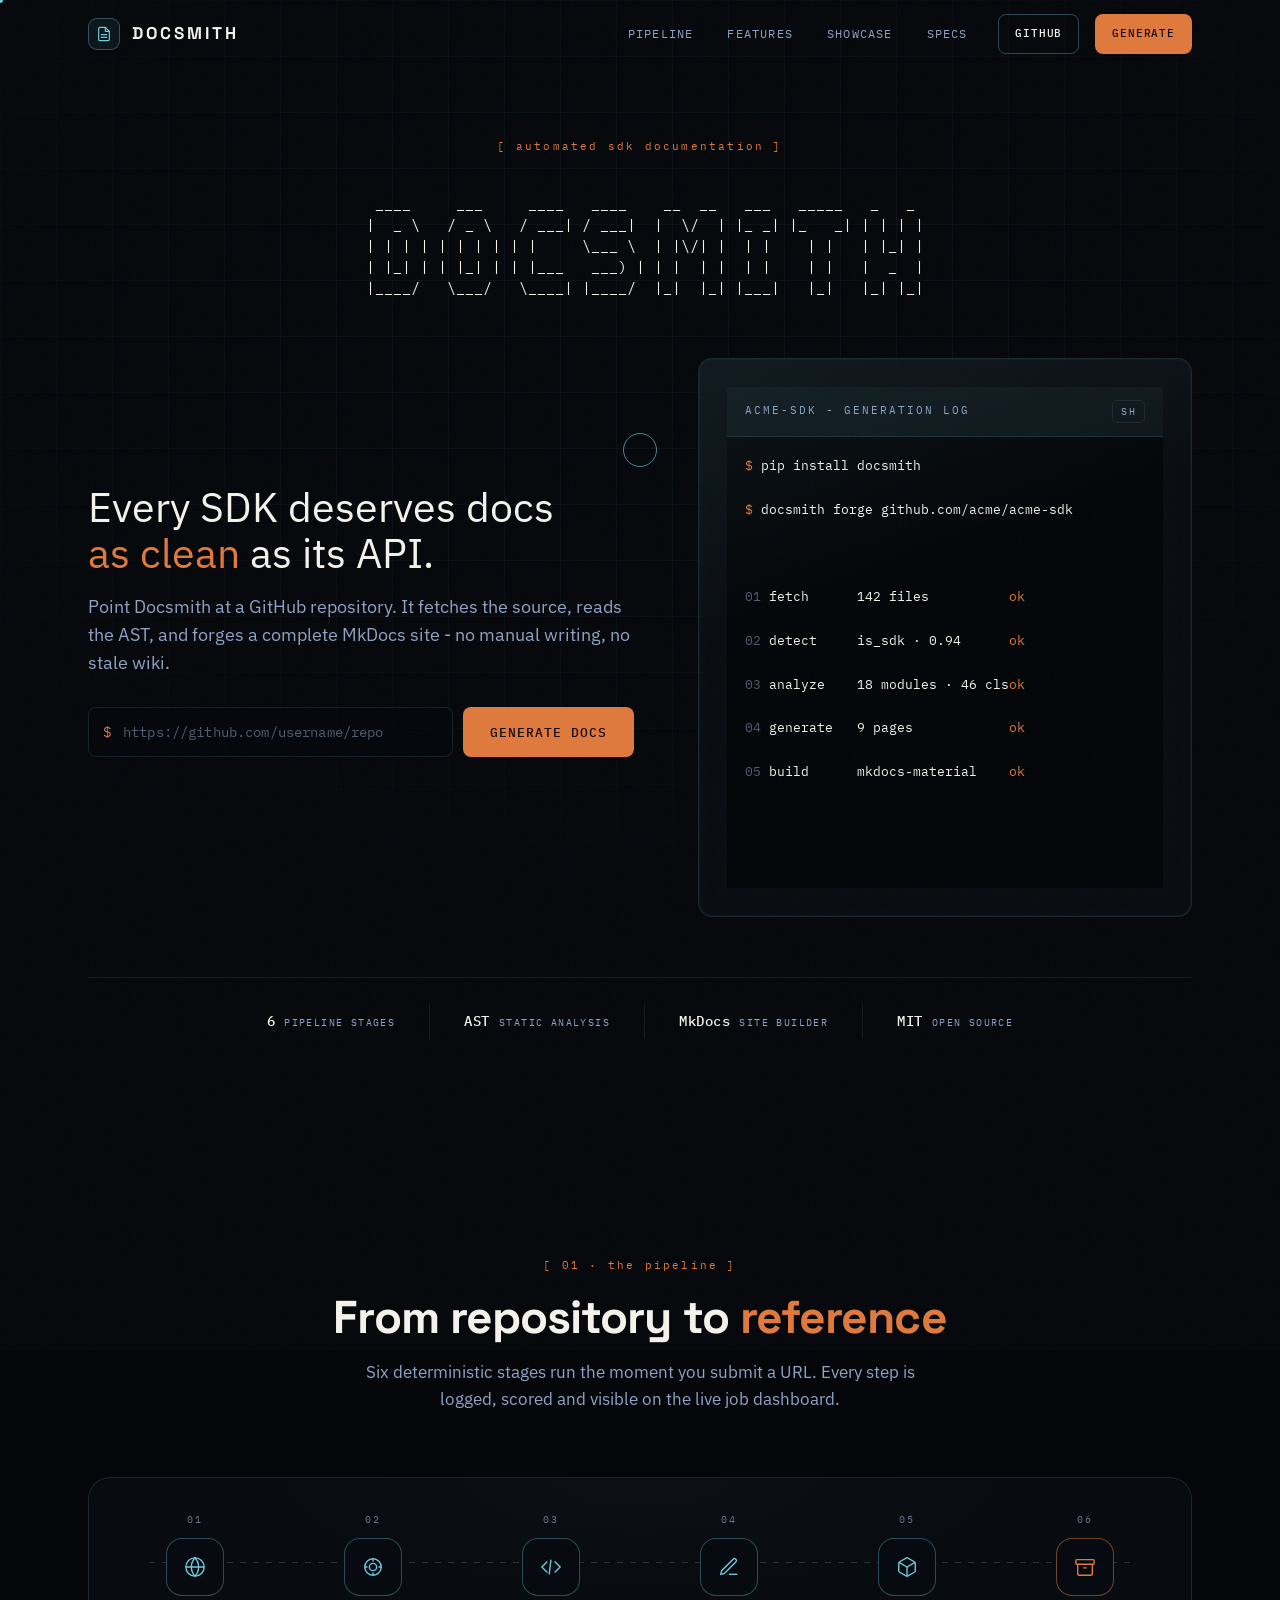
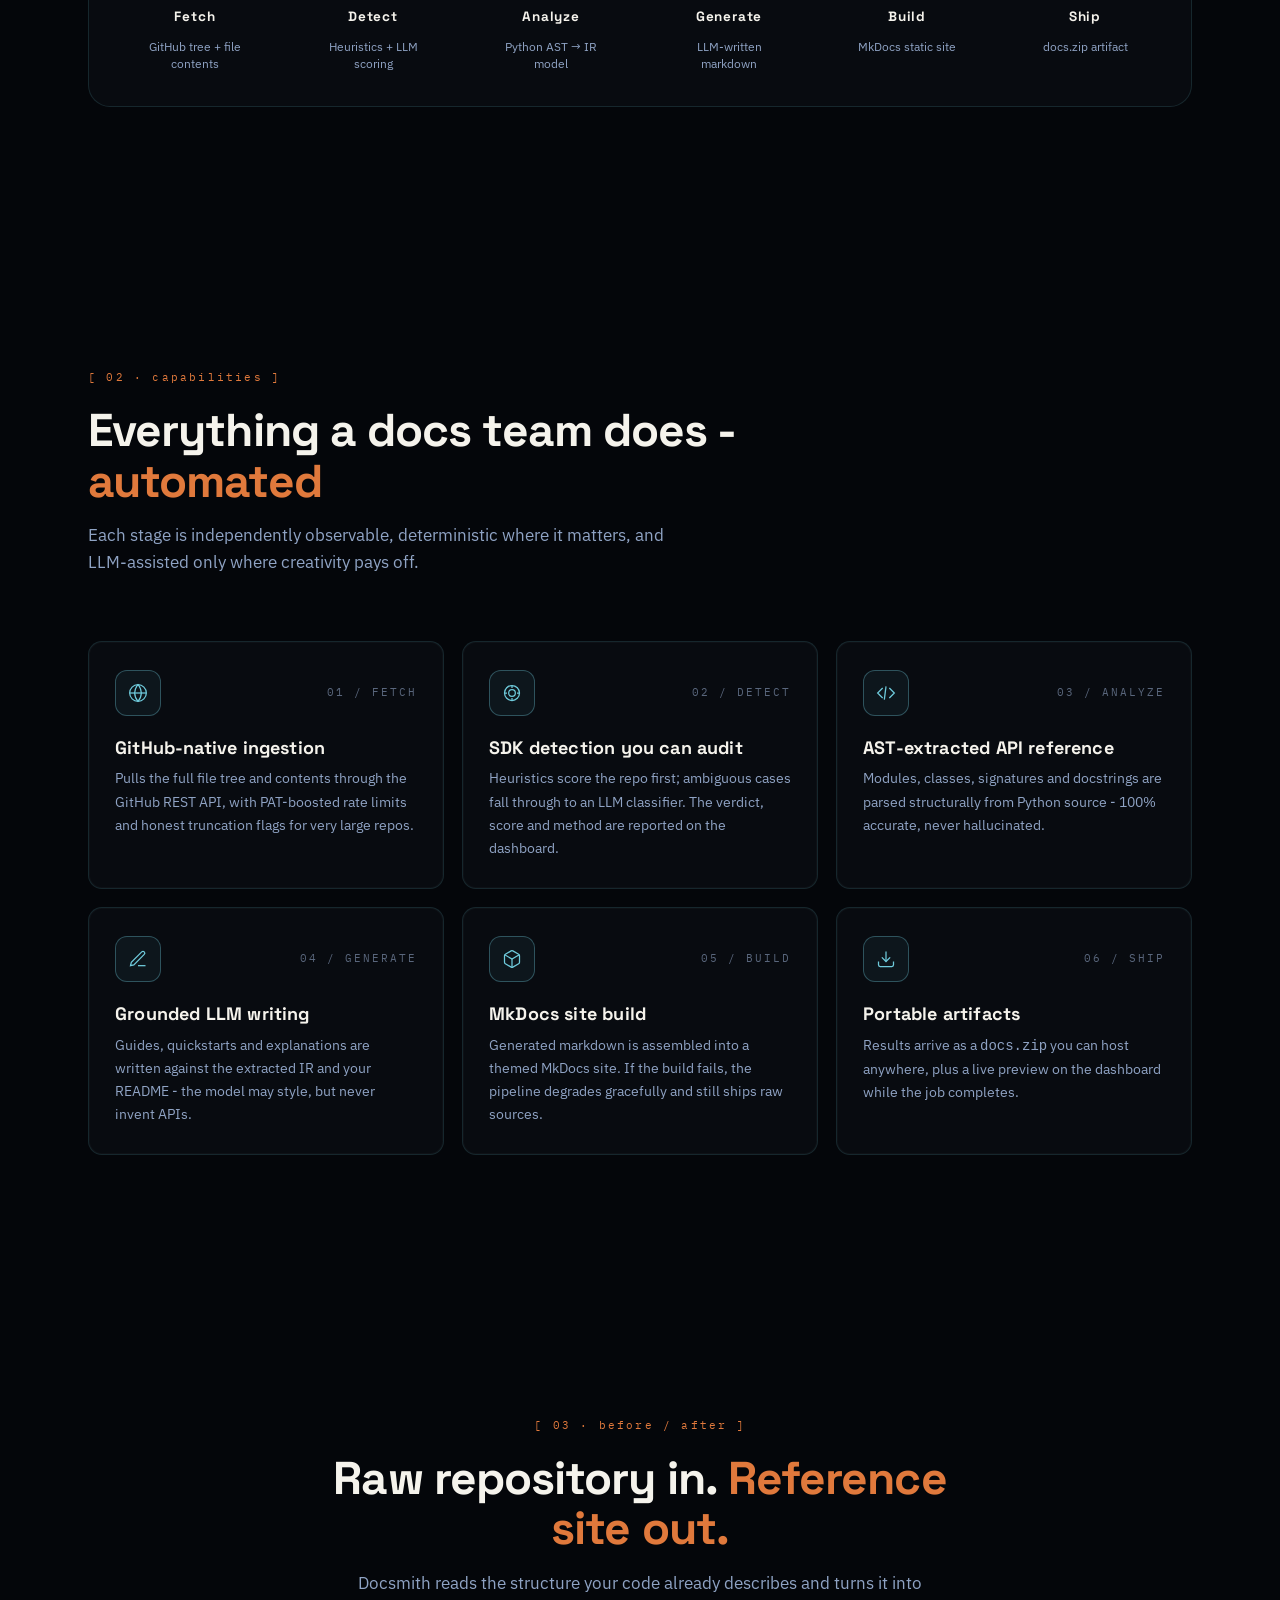
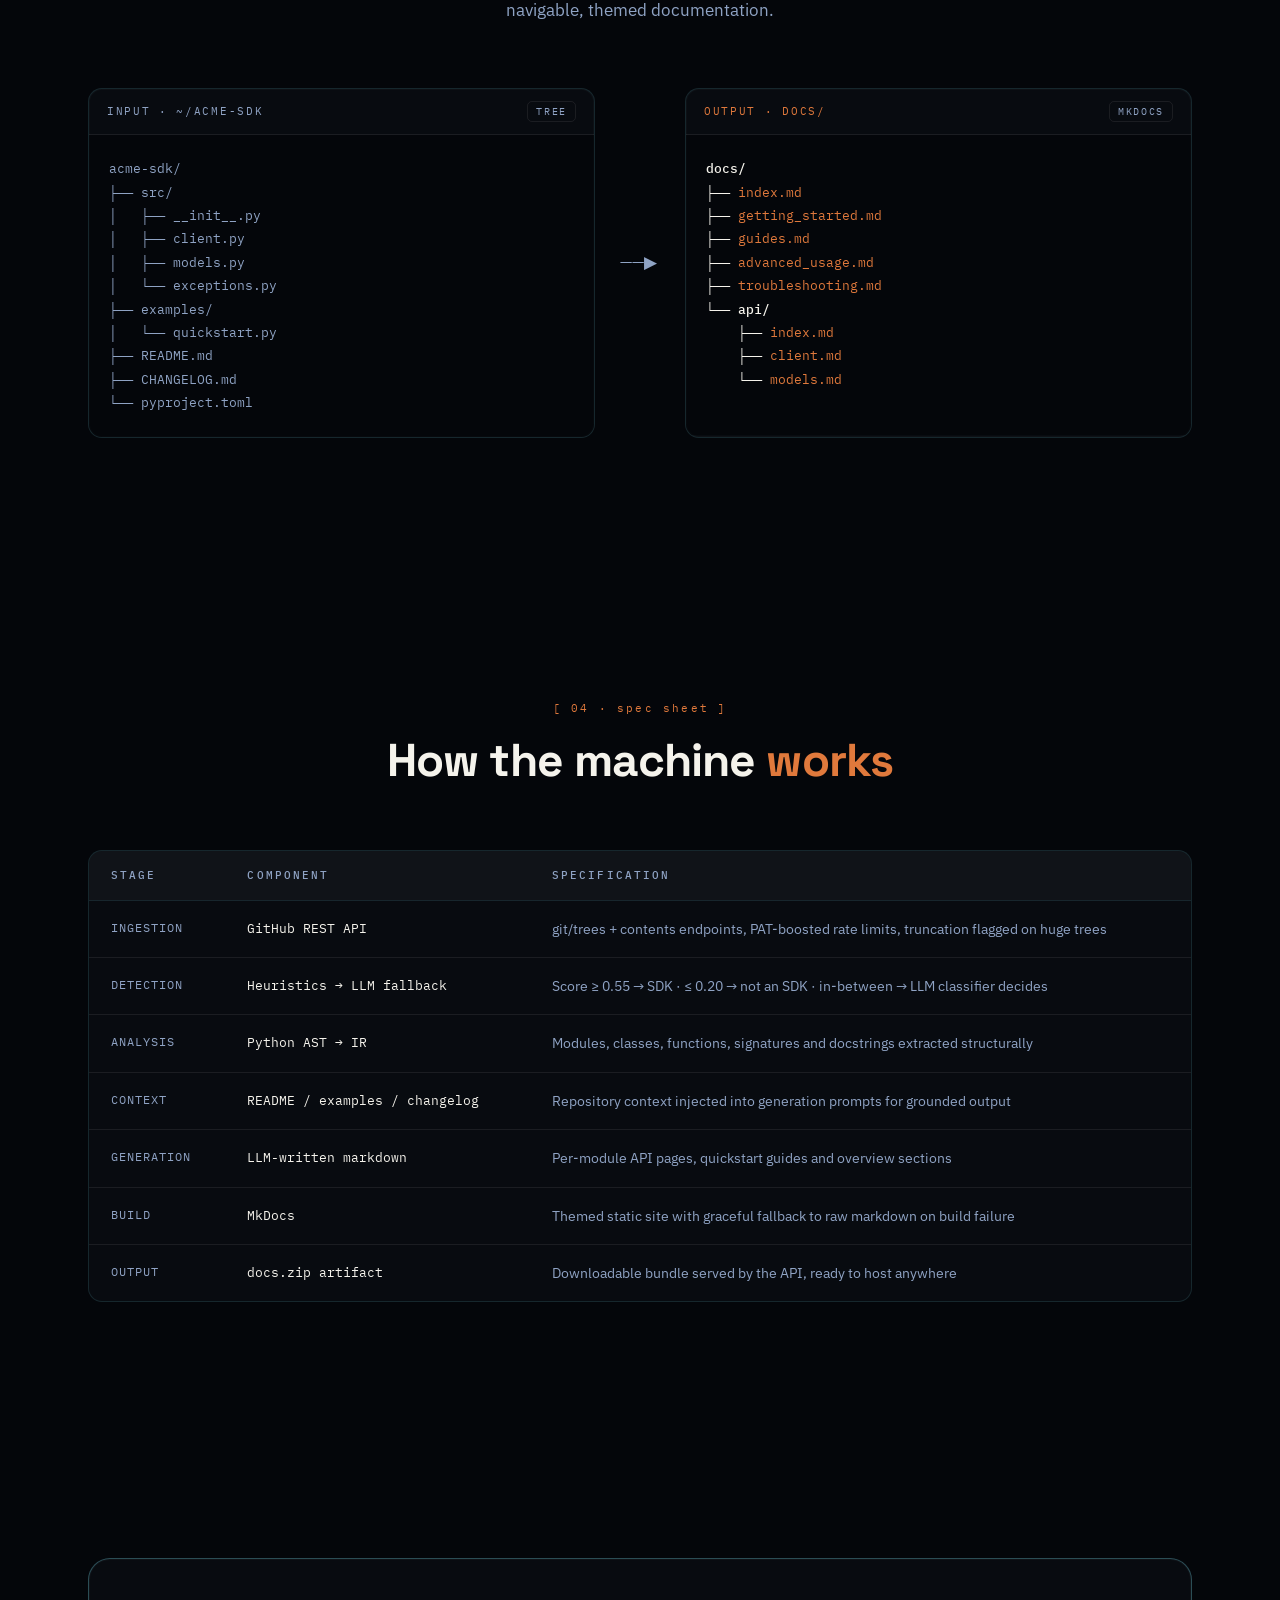
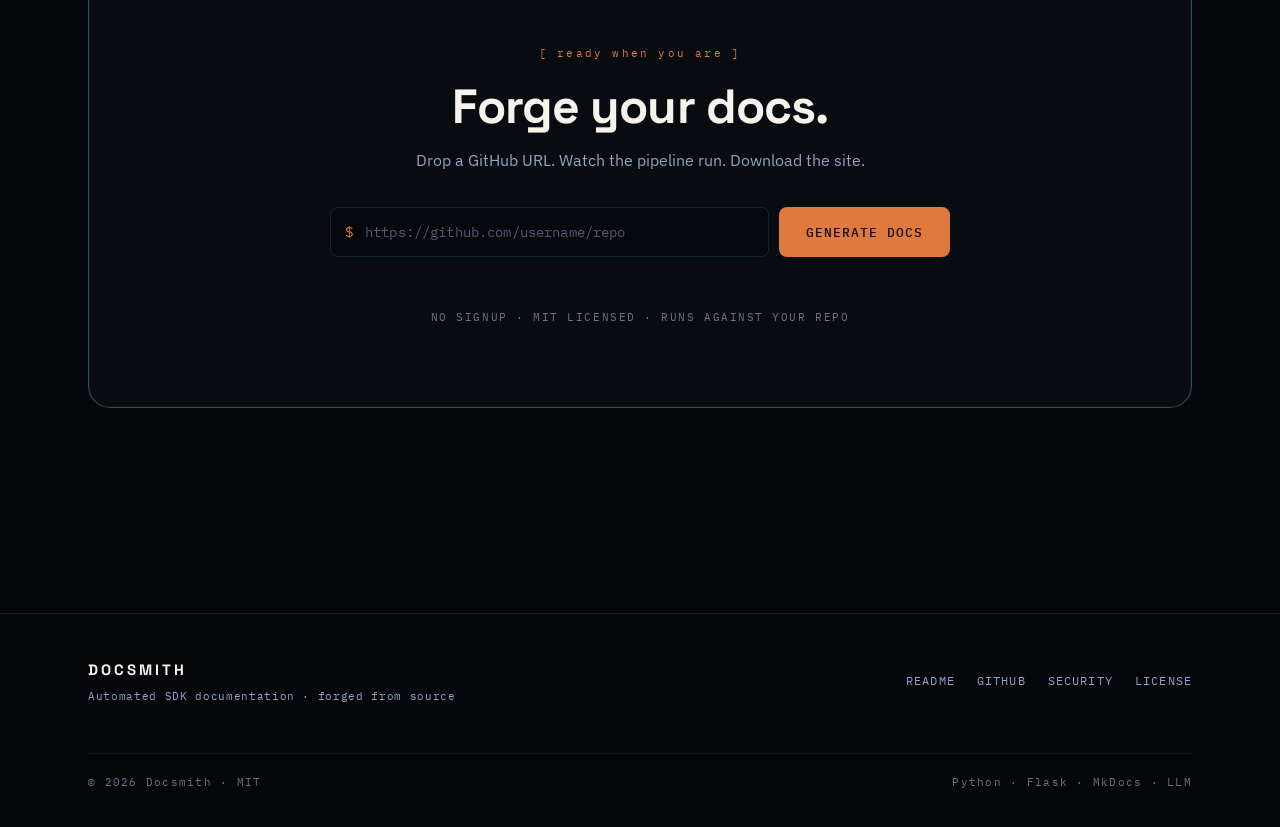
==== commit f25e1b3d: "fix: correct ASCII masthead typo DOCPSMITH to DOCSMITH" ====
--- a/templates/landing.html
+++ b/templates/landing.html
@@ -71,11 +71,11 @@
     <!-- ASCII masthead -->
     <div class="hero-mast">
       <p class="eyebrow hero-eyebrow">[ automated sdk documentation ]</p>
-      <pre class="ascii-logo" aria-hidden="true">  ____     ___     ____   ____    __  __   ___   _____   _   _ \
- |  _ \   / _ \   / ___| |  _ \  |  \/  | |_ _| |_   _| | | | |
- | | | | | | | | | |     | |_) | | |\/| |  | |    | |   | |_| |
- | |_| | | |_| | | |___  |  __/  | |  | |  | |    | |   |  _  |
- |____/   \___/   \____| |_|     |_|  |_| |___|   |_|   |_| |_|</pre>
+      <pre class="ascii-logo" aria-hidden="true">  ____     ___     ____   ____    __  __   ___   _____   _   _ 
+ |  _ \   / _ \   / ___| / ___|  |  \/  | |_ _| |_   _| | | | |
+ | | | | | | | | | |     \___ \  | |\/| |  | |    | |   | |_| |
+ | |_| | | |_| | | |___   ___) | | |  | |  | |    | |   |  _  |
+ |____/   \___/   \____| |____/  |_|  |_| |___|   |_|   |_| |_|</pre>
       <h1 class="sr-only">Docsmith - automated SDK documentation generator</h1>
     </div>
 
